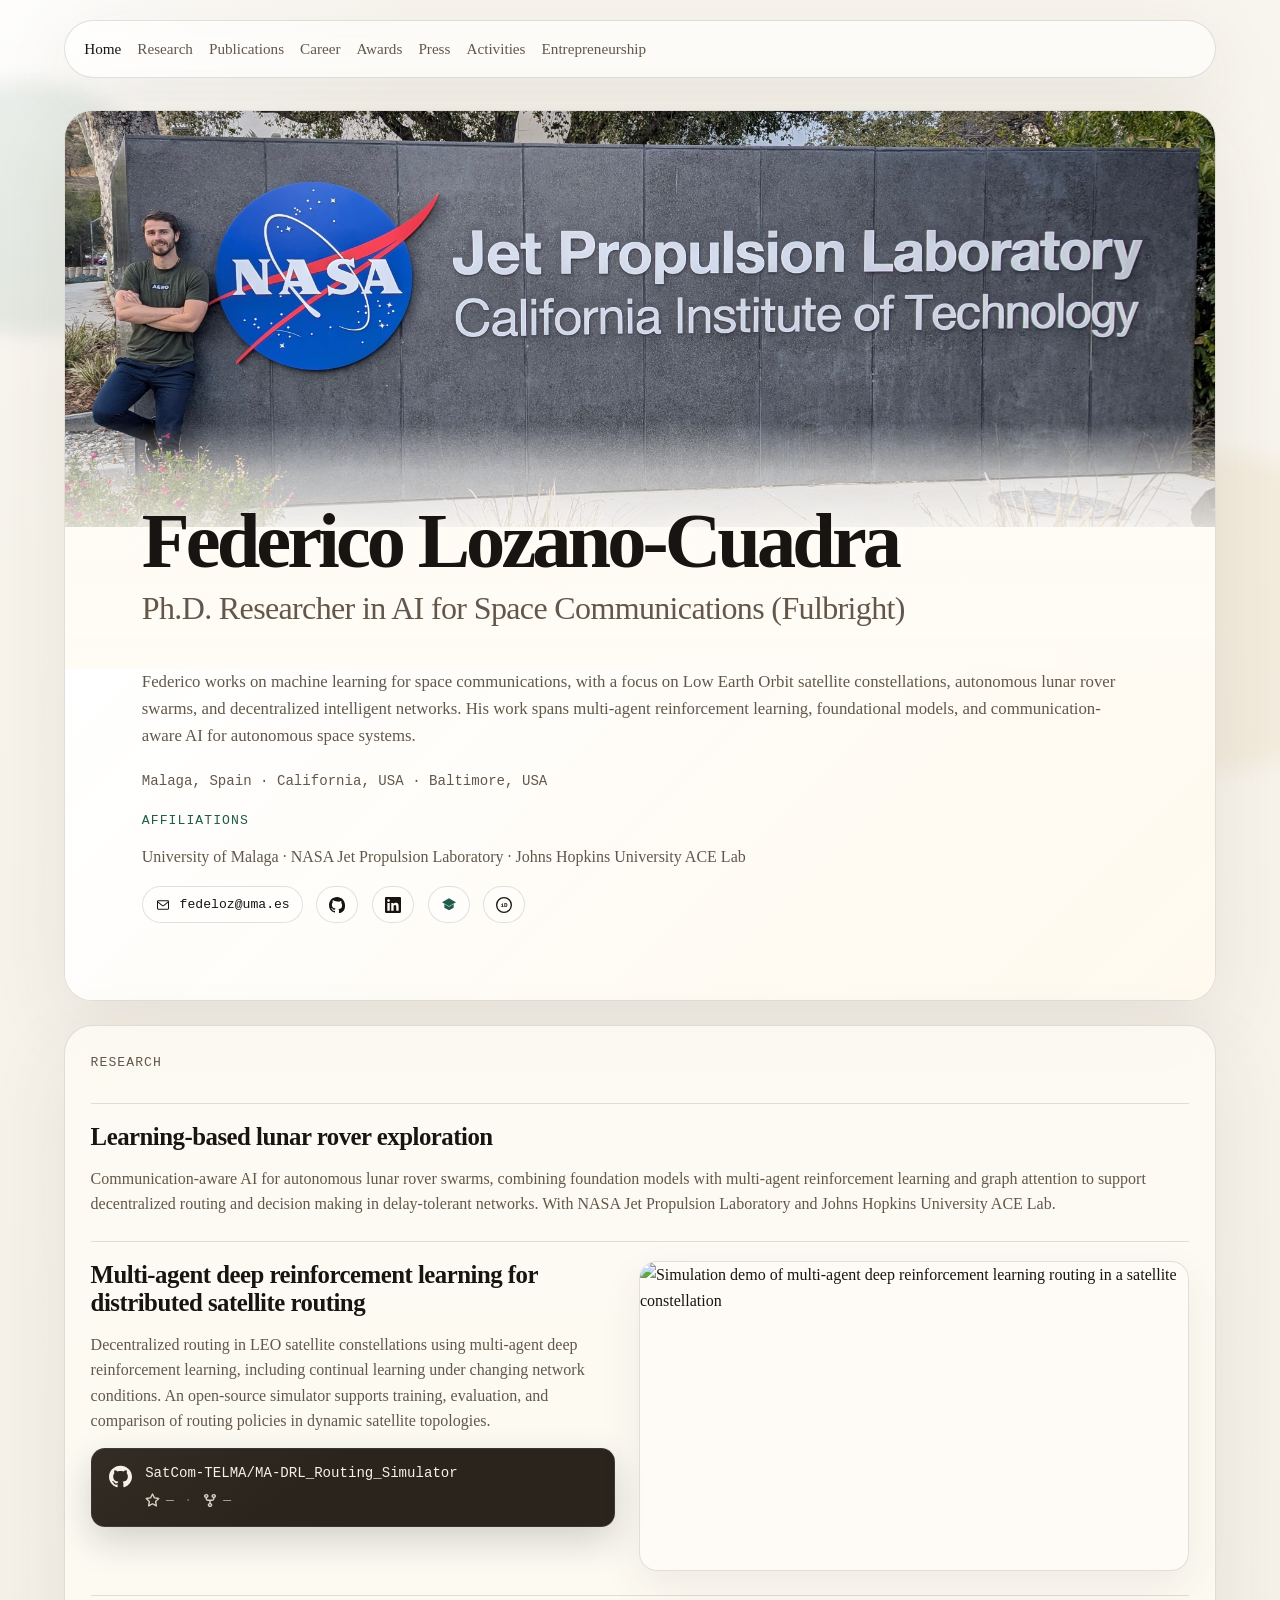
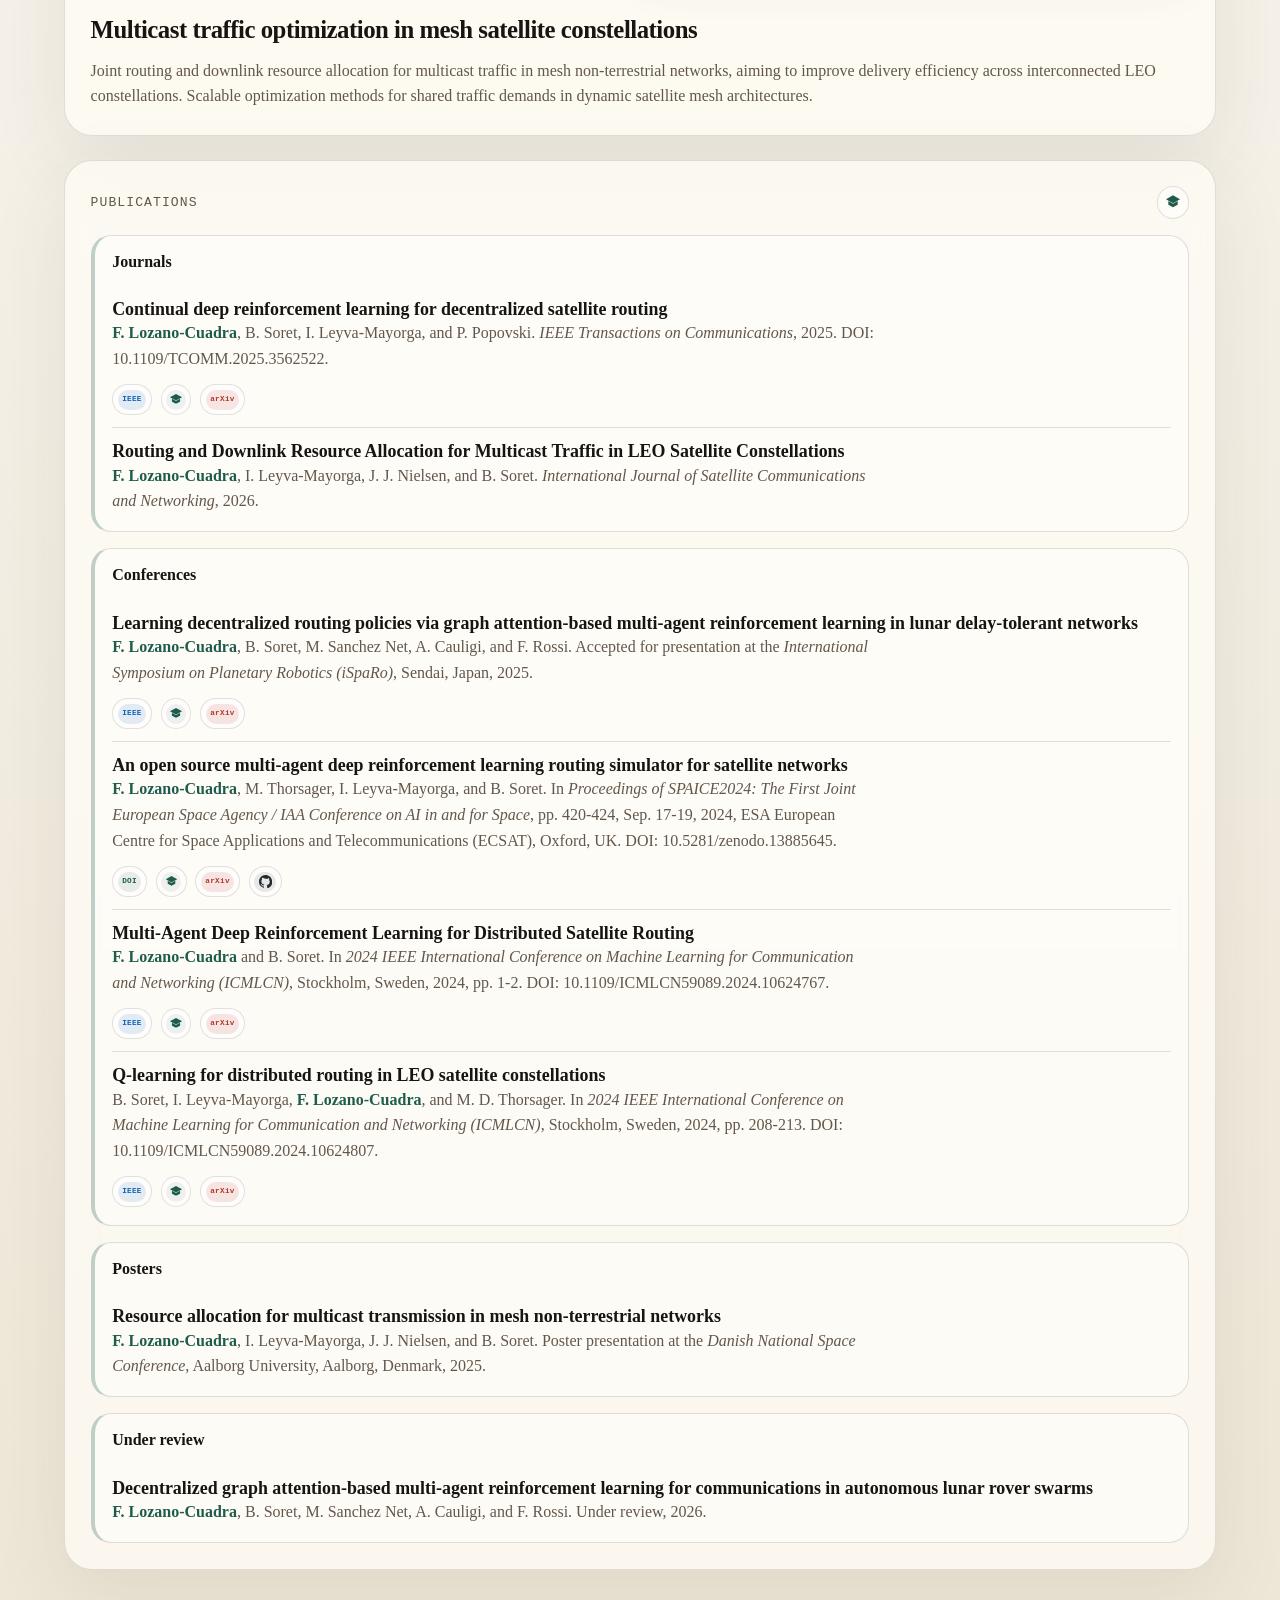
==== index.html @ 4ef8b01a "Polish homepage hero, publications, and icon-only link styling. Let the hero subtitle use full width" ====
<!doctype html>
<html lang="en">
  <head>
    <meta charset="UTF-8" />
    <meta name="viewport" content="width=device-width, initial-scale=1.0" />
    <link rel="icon" href="resources/favicon.svg" type="image/svg+xml" />
    <title>Federico Lozano-Cuadra</title>
    <meta
      name="description"
      content="Federico Lozano-Cuadra is a doctoral researcher in AI for space communications."
    />
    <link rel="stylesheet" href="styles.css" />
  </head>
  <body>
    <div class="ambient ambient-left" aria-hidden="true"></div>
    <div class="ambient ambient-right" aria-hidden="true"></div>

    <div class="page-shell">
      <header class="site-header">
        <nav class="site-nav" aria-label="Primary navigation">
          <a href="index.html" aria-current="page">Home</a>
          <a href="#research">Research</a>
          <a href="#publications">Publications</a>
          <a href="career.html">Career</a>
          <a href="awards.html">Awards</a>
          <a href="press.html">Press</a>
          <a href="activities.html">Activities</a>
          <a href="entrepreneurship.html">Entrepreneurship</a>
        </nav>
      </header>

      <main>
        <section class="hero">
          <div
            class="hero-banner"
            role="img"
            aria-label="Federico Lozano-Cuadra at NASA Jet Propulsion Laboratory"
          ></div>
          <div class="hero-identity">
            <h1>
              <span class="hero-name">Federico Lozano&#8209;Cuadra</span>
            </h1>
            <p class="hero-subtitle">Ph.D. Researcher in AI for Space Communications&nbsp;(Fulbright)</p>
          </div>
          <div class="hero-body">
            <p class="intro">Federico works on machine learning for space communications, with a focus on Low Earth Orbit satellite constellations, autonomous lunar rover swarms, and decentralized intelligent networks. His work spans multi-agent reinforcement learning, foundational models, and communication-aware AI for autonomous space systems.</p>
            <p class="meta-line">
              Malaga, Spain · California, USA · Baltimore, USA
            </p>
            <div class="hero-affiliations">
              <p class="section-label">Affiliations</p>
              <p class="hero-aside-text">
                University of Malaga · NASA Jet Propulsion Laboratory · Johns
                Hopkins University ACE Lab
              </p>
            </div>
            <div class="hero-social social-links" aria-label="Contact links">
                <a
                  class="social-link social-link-email"
                  href="mailto:fedeloz@uma.es"
                  aria-label="Email Federico Lozano-Cuadra"
                >
                  <svg class="social-icon" viewBox="0 0 24 24" aria-hidden="true">
                    <path d="M3 6.75A1.75 1.75 0 0 1 4.75 5h14.5A1.75 1.75 0 0 1 21 6.75v10.5A1.75 1.75 0 0 1 19.25 19H4.75A1.75 1.75 0 0 1 3 17.25V6.75Zm1.75-.25a.25.25 0 0 0-.17.43L12 12.83l7.42-5.9a.25.25 0 0 0-.17-.43H4.75Zm14.75 10.73V8.47l-6.57 5.22a1.5 1.5 0 0 1-1.86 0L4.5 8.47v8.76c0 .14.11.25.25.25h14.5a.25.25 0 0 0 .25-.25Z" />
                  </svg>
                  <span>fedeloz@uma.es</span>
                </a>
                <a
                  class="social-link social-link-icon-only"
                  href="https://github.com/fedeloz"
                  target="_blank"
                  rel="noopener noreferrer"
                  aria-label="GitHub"
                >
                  <svg class="social-icon" viewBox="0 0 24 24" aria-hidden="true">
                    <path
                      d="M12 0C5.37 0 0 5.37 0 12a12 12 0 0 0 8.2 11.38c.6.11.82-.26.82-.58 0-.29-.01-1.04-.01-2.04-3.34.73-4.04-1.61-4.04-1.61-.55-1.38-1.33-1.75-1.33-1.75-1.09-.75.08-.74.08-.74 1.2.08 1.84 1.24 1.84 1.24 1.07 1.84 2.8 1.31 3.49 1 .11-.78.42-1.31.76-1.61-2.67-.3-5.47-1.34-5.47-5.95 0-1.31.47-2.38 1.23-3.22-.12-.3-.53-1.52.12-3.18 0 0 1.01-.32 3.3 1.23A11.5 11.5 0 0 1 12 6.8c1.02 0 2.05.14 3.01.41 2.29-1.55 3.3-1.23 3.3-1.23.65 1.66.24 2.88.12 3.18.76.84 1.23 1.91 1.23 3.22 0 4.62-2.81 5.64-5.49 5.94.43.37.82 1.1.82 2.23 0 1.61-.01 2.91-.01 3.31 0 .32.22.69.82.58A12 12 0 0 0 24 12C24 5.37 18.63 0 12 0Z"
                    />
                  </svg>
                </a>
                <a
                  class="social-link social-link-icon-only"
                  href="https://www.linkedin.com/in/federico-lozano-cuadra"
                  target="_blank"
                  rel="noopener noreferrer"
                  aria-label="LinkedIn"
                >
                  <svg class="social-icon" viewBox="0 0 24 24" aria-hidden="true">
                    <path
                      d="M20.45 20.45h-3.56v-5.58c0-1.33-.02-3.05-1.85-3.05-1.85 0-2.14 1.45-2.14 2.95v5.68H9.35V9h3.41v1.56h.05c.48-.9 1.64-1.85 3.37-1.85 3.6 0 4.27 2.37 4.27 5.46v6.28ZM5.34 7.43a2.06 2.06 0 1 1 0-4.12 2.06 2.06 0 0 1 0 4.12Zm1.78 13.02H3.56V9h3.56v11.45ZM22.23 0H1.77C.79 0 0 .77 0 1.73v20.54C0 23.23.79 24 1.77 24h20.46c.97 0 1.77-.77 1.77-1.73V1.73C24 .77 23.2 0 22.23 0Z"
                    />
                  </svg>
                </a>
                <a
                  class="social-link social-link-icon-only"
                  href="https://scholar.google.com/citations?user=6PZm2aYAAAAJ"
                  target="_blank"
                  rel="noopener noreferrer"
                  aria-label="Google Scholar"
                >
                  <img
                    class="social-link-logo"
                    src="resources/logos/google-scholar.svg"
                    alt=""
                    width="16"
                    height="16"
                    decoding="async"
                  />
                </a>
                <a
                  class="social-link social-link-icon-only"
                  href="https://orcid.org/0009-0001-6238-1369"
                  target="_blank"
                  rel="noopener noreferrer"
                  aria-label="ORCID"
                >
                  <svg class="social-icon" viewBox="0 0 24 24" aria-hidden="true">
                    <circle cx="12" cy="12" r="11" fill="none" stroke="currentColor" stroke-width="2" />
                    <text x="12" y="15.2" text-anchor="middle">iD</text>
                  </svg>
                </a>
              </div>
          </div>
        </section>

        <section class="panel" id="research">
          <div class="section-heading">
            <p class="section-label">Research</p>
          </div>
          <div class="research-stack">
            <article class="research-item">
              <h3>Learning-based lunar rover exploration</h3>
              <p>
                Communication-aware AI for autonomous lunar rover swarms,
                combining foundation models with multi-agent reinforcement
                learning and graph attention to support decentralized routing
                and decision making in delay-tolerant networks. With NASA Jet
                Propulsion Laboratory and Johns Hopkins University ACE Lab.
              </p>
            </article>

            <article class="research-item research-item-featured">
              <div class="research-item-copy">
                <h3>Multi-agent deep reinforcement learning for distributed satellite routing</h3>
                <p>
                  Decentralized routing in LEO satellite constellations using
                  multi-agent deep reinforcement learning, including continual
                  learning under changing network conditions. An open-source
                  simulator supports training, evaluation, and comparison of
                  routing policies in dynamic satellite topologies.
                </p>
                <a
                  class="research-repo-card"
                  href="https://github.com/SatCom-TELMA/MA-DRL_Routing_Simulator"
                  target="_blank"
                  rel="noopener noreferrer"
                >
                  <img
                    class="research-repo-card-logo"
                    src="resources/logos/github-mark.svg"
                    alt=""
                    width="24"
                    height="24"
                    decoding="async"
                  />
                  <span class="research-repo-card-body">
                    <span class="research-repo-card-name"
                      >SatCom-TELMA/MA-DRL_Routing_Simulator</span
                    >
                    <span
                      class="repo-stats"
                      data-github-repo="SatCom-TELMA/MA-DRL_Routing_Simulator"
                      aria-live="polite"
                    >
                      <span class="repo-stat">
                        <img
                          class="repo-stat-icon"
                          src="resources/logos/github-star.svg"
                          alt=""
                          width="16"
                          height="16"
                          decoding="async"
                        />
                        <span data-stars aria-label="GitHub stars">—</span>
                      </span>
                      <span class="repo-stat-sep" aria-hidden="true">·</span>
                      <span class="repo-stat">
                        <img
                          class="repo-stat-icon"
                          src="resources/logos/github-fork.svg"
                          alt=""
                          width="16"
                          height="16"
                          decoding="async"
                        />
                        <span data-forks aria-label="GitHub forks">—</span>
                      </span>
                    </span>
                  </span>
                </a>
              </div>
              <figure class="research-media">
                <a
                  href="https://github.com/SatCom-TELMA/MA-DRL_Routing_Simulator"
                  target="_blank"
                  rel="noopener noreferrer"
                >
                  <img
                    src="https://raw.githubusercontent.com/SatCom-TELMA/MA-DRL_Routing_Simulator/main/Video/Demo.gif"
                    alt="Simulation demo of multi-agent deep reinforcement learning routing in a satellite constellation"
                    width="960"
                    height="540"
                    loading="lazy"
                    decoding="async"
                  />
                </a>
              </figure>
            </article>

            <article class="research-item">
              <h3>Multicast traffic optimization in mesh satellite constellations</h3>
              <p>
                Joint routing and downlink resource allocation for multicast
                traffic in mesh non-terrestrial networks, aiming to improve
                delivery efficiency across interconnected LEO constellations.
                Scalable optimization methods for shared traffic demands in
                dynamic satellite mesh architectures.
              </p>
            </article>
          </div>
        </section>

        <section class="panel" id="publications">
          <div class="section-heading">
            <div class="section-heading-top">
              <p class="section-label">Publications</p>
              <a
                class="section-heading-link section-heading-link-icon-only"
                href="https://scholar.google.com/citations?user=6PZm2aYAAAAJ"
                target="_blank"
                rel="noopener noreferrer"
                aria-label="Google Scholar profile"
              >
                <img
                  src="resources/logos/google-scholar.svg"
                  alt=""
                  width="16"
                  height="16"
                  decoding="async"
                />
              </a>
            </div>
          </div>
          <div class="publication-groups">
              <section class="publication-group" aria-labelledby="publications-journals">
                <h3 class="subsection-title" id="publications-journals">Journals</h3>
                <ul class="list-stack">
                  <li class="list-item">
                    <h3>Continual deep reinforcement learning for decentralized satellite routing</h3>
                    <p>
                      <span class="author-self">F. Lozano-Cuadra</span>, B. Soret, I. Leyva-Mayorga, and P.
                      Popovski. <em>IEEE Transactions on Communications</em>, 2025.
                      DOI: 10.1109/TCOMM.2025.3562522.
                    </p>
                    <div class="publication-links" aria-label="Publication links">
                      <a
                        class="publication-link publication-link-icon-only"
                        data-kind="ieee"
                        aria-label="IEEE Xplore"
                        href="https://doi.org/10.1109/TCOMM.2025.3562522"
                        target="_blank"
                        rel="noopener noreferrer"
                      >
                        <span class="publication-link-icon" aria-hidden="true">
                          <span class="publication-link-mark">IEEE</span>
                        </span>
                      </a>
                      <a
                        class="publication-link publication-link-icon-only"
                        data-kind="scholar"
                        aria-label="Google Scholar"
                        href="https://scholar.google.com/citations?view_op=view_citation&hl=en&user=6PZm2aYAAAAJ&citation_for_view=6PZm2aYAAAAJ:d1gkVwhDpl0C"
                        target="_blank"
                        rel="noopener noreferrer"
                      >
                        <span class="publication-link-icon" aria-hidden="true">
                          <img
                            class="publication-link-logo"
                            src="resources/logos/google-scholar.svg"
                            alt=""
                            width="16"
                            height="16"
                            decoding="async"
                          />
                        </span>
                      </a>
                      <a
                        class="publication-link publication-link-icon-only"
                        data-kind="arxiv"
                        aria-label="arXiv"
                        href="https://arxiv.org/abs/2405.12308"
                        target="_blank"
                        rel="noopener noreferrer"
                      >
                        <span class="publication-link-icon" aria-hidden="true">
                          <span class="publication-link-mark">arXiv</span>
                        </span>
                      </a>
                    </div>
                  </li>
                  <li class="list-item">
                    <h3>
                      Routing and Downlink Resource Allocation for Multicast Traffic
                      in LEO Satellite Constellations
                    </h3>
                    <p>
                      <span class="author-self">F. Lozano-Cuadra</span>, I. Leyva-Mayorga, J. J. Nielsen, and B.
                      Soret. <em>International Journal of Satellite Communications and
                      Networking</em>, 2026.
                    </p>
                  </li>
                </ul>
              </section>

              <section class="publication-group" aria-labelledby="publications-conferences">
                <h3 class="subsection-title" id="publications-conferences">Conferences</h3>
                <ul class="list-stack">
                  <li class="list-item">
                    <h3>
                      Learning decentralized routing policies via graph
                      attention-based multi-agent reinforcement learning in lunar
                      delay-tolerant networks
                    </h3>
                    <p>
                      <span class="author-self">F. Lozano-Cuadra</span>, B. Soret, M. Sanchez Net, A. Cauligi, and
                      F. Rossi. Accepted for presentation at the
                      <em>International Symposium on Planetary Robotics (iSpaRo)</em>,
                      Sendai, Japan, 2025.
                    </p>
                    <div class="publication-links" aria-label="Publication links">
                      <a
                        class="publication-link publication-link-icon-only"
                        data-kind="ieee"
                        aria-label="IEEE Xplore"
                        href="https://ieeexplore.ieee.org/document/11437303"
                        target="_blank"
                        rel="noopener noreferrer"
                      >
                        <span class="publication-link-icon" aria-hidden="true">
                          <span class="publication-link-mark">IEEE</span>
                        </span>
                      </a>
                      <a
                        class="publication-link publication-link-icon-only"
                        data-kind="scholar"
                        aria-label="Google Scholar"
                        href="https://scholar.google.com/citations?view_op=view_citation&hl=en&user=6PZm2aYAAAAJ&citation_for_view=6PZm2aYAAAAJ:qjMakFHDy7sC"
                        target="_blank"
                        rel="noopener noreferrer"
                      >
                        <span class="publication-link-icon" aria-hidden="true">
                          <img
                            class="publication-link-logo"
                            src="resources/logos/google-scholar.svg"
                            alt=""
                            width="16"
                            height="16"
                            decoding="async"
                          />
                        </span>
                      </a>
                      <a
                        class="publication-link publication-link-icon-only"
                        data-kind="arxiv"
                        aria-label="arXiv"
                        href="https://arxiv.org/abs/2510.20436"
                        target="_blank"
                        rel="noopener noreferrer"
                      >
                        <span class="publication-link-icon" aria-hidden="true">
                          <span class="publication-link-mark">arXiv</span>
                        </span>
                      </a>
                    </div>
                  </li>
                  <li class="list-item">
                    <h3>
                      An open source multi-agent deep reinforcement learning routing
                      simulator for satellite networks
                    </h3>
                    <p>
                      <span class="author-self">F. Lozano-Cuadra</span>, M. Thorsager, I. Leyva-Mayorga, and B.
                      Soret. In <em>Proceedings of SPAICE2024: The First Joint
                      European Space Agency / IAA Conference on AI in and for
                      Space</em>, pp. 420-424, Sep. 17-19, 2024, ESA European
                      Centre for Space Applications and Telecommunications
                      (ECSAT), Oxford, UK. DOI: 10.5281/zenodo.13885645.
                    </p>
                    <div class="publication-links" aria-label="Publication links">
                      <a
                        class="publication-link publication-link-icon-only"
                        data-kind="doi"
                        aria-label="Zenodo"
                        href="https://doi.org/10.5281/zenodo.13885645"
                        target="_blank"
                        rel="noopener noreferrer"
                      >
                        <span class="publication-link-icon" aria-hidden="true">
                          <span class="publication-link-mark">DOI</span>
                        </span>
                      </a>
                      <a
                        class="publication-link publication-link-icon-only"
                        data-kind="scholar"
                        aria-label="Google Scholar"
                        href="https://scholar.google.com/citations?view_op=view_citation&hl=en&user=6PZm2aYAAAAJ&citation_for_view=6PZm2aYAAAAJ:9yKSN-GCB0IC"
                        target="_blank"
                        rel="noopener noreferrer"
                      >
                        <span class="publication-link-icon" aria-hidden="true">
                          <img
                            class="publication-link-logo"
                            src="resources/logos/google-scholar.svg"
                            alt=""
                            width="16"
                            height="16"
                            decoding="async"
                          />
                        </span>
                      </a>
                      <a
                        class="publication-link publication-link-icon-only"
                        data-kind="arxiv"
                        aria-label="arXiv"
                        href="https://arxiv.org/abs/2407.11047"
                        target="_blank"
                        rel="noopener noreferrer"
                      >
                        <span class="publication-link-icon" aria-hidden="true">
                          <span class="publication-link-mark">arXiv</span>
                        </span>
                      </a>
                      <a
                        class="publication-link publication-link-icon-only"
                        data-kind="github"
                        aria-label="GitHub"
                        href="https://github.com/SatCom-TELMA/MA-DRL_Routing_Simulator"
                        target="_blank"
                        rel="noopener noreferrer"
                      >
                        <span class="publication-link-icon" aria-hidden="true">
                          <svg viewBox="0 0 24 24">
                            <path
                              d="M12 0C5.37 0 0 5.37 0 12a12 12 0 0 0 8.2 11.38c.6.11.82-.26.82-.58 0-.29-.01-1.04-.01-2.04-3.34.73-4.04-1.61-4.04-1.61-.55-1.38-1.33-1.75-1.33-1.75-1.09-.75.08-.74.08-.74 1.2.08 1.84 1.24 1.84 1.24 1.07 1.84 2.8 1.31 3.49 1 .11-.78.42-1.31.76-1.61-2.67-.3-5.47-1.34-5.47-5.95 0-1.31.47-2.38 1.23-3.22-.12-.3-.53-1.52.12-3.18 0 0 1.01-.32 3.3 1.23A11.5 11.5 0 0 1 12 6.8c1.02 0 2.05.14 3.01.41 2.29-1.55 3.3-1.23 3.3-1.23.65 1.66.24 2.88.12 3.18.76.84 1.23 1.91 1.23 3.22 0 4.62-2.81 5.64-5.49 5.94.43.37.82 1.1.82 2.23 0 1.61-.01 2.91-.01 3.31 0 .32.22.69.82.58A12 12 0 0 0 24 12C24 5.37 18.63 0 12 0Z"
                            />
                          </svg>
                        </span>
                      </a>
                    </div>
                  </li>
                  <li class="list-item">
                    <h3>Multi-Agent Deep Reinforcement Learning for Distributed Satellite Routing</h3>
                    <p>
                      <span class="author-self">F. Lozano-Cuadra</span> and B. Soret. In
                      <em>2024 IEEE International Conference on Machine Learning for
                      Communication and Networking (ICMLCN)</em>, Stockholm, Sweden,
                      2024, pp. 1-2. DOI: 10.1109/ICMLCN59089.2024.10624767.
                    </p>
                    <div class="publication-links" aria-label="Publication links">
                      <a
                        class="publication-link publication-link-icon-only"
                        data-kind="ieee"
                        aria-label="IEEE Xplore"
                        href="https://doi.org/10.1109/ICMLCN59089.2024.10624767"
                        target="_blank"
                        rel="noopener noreferrer"
                      >
                        <span class="publication-link-icon" aria-hidden="true">
                          <span class="publication-link-mark">IEEE</span>
                        </span>
                      </a>
                      <a
                        class="publication-link publication-link-icon-only"
                        data-kind="scholar"
                        aria-label="Google Scholar"
                        href="https://scholar.google.com/citations?view_op=view_citation&hl=en&user=6PZm2aYAAAAJ&citation_for_view=6PZm2aYAAAAJ:u-x6o8ySG0sC"
                        target="_blank"
                        rel="noopener noreferrer"
                      >
                        <span class="publication-link-icon" aria-hidden="true">
                          <img
                            class="publication-link-logo"
                            src="resources/logos/google-scholar.svg"
                            alt=""
                            width="16"
                            height="16"
                            decoding="async"
                          />
                        </span>
                      </a>
                      <a
                        class="publication-link publication-link-icon-only"
                        data-kind="arxiv"
                        aria-label="arXiv"
                        href="https://arxiv.org/abs/2402.17666"
                        target="_blank"
                        rel="noopener noreferrer"
                      >
                        <span class="publication-link-icon" aria-hidden="true">
                          <span class="publication-link-mark">arXiv</span>
                        </span>
                      </a>
                    </div>
                  </li>
                  <li class="list-item">
                    <h3>Q-learning for distributed routing in LEO satellite constellations</h3>
                    <p>
                      B. Soret, I. Leyva-Mayorga, <span class="author-self">F. Lozano-Cuadra</span>, and M. D.
                      Thorsager. In <em>2024 IEEE International Conference on
                      Machine Learning for Communication and Networking
                      (ICMLCN)</em>, Stockholm, Sweden, 2024, pp. 208-213. DOI:
                      10.1109/ICMLCN59089.2024.10624807.
                    </p>
                    <div class="publication-links" aria-label="Publication links">
                      <a
                        class="publication-link publication-link-icon-only"
                        data-kind="ieee"
                        aria-label="IEEE Xplore"
                        href="https://doi.org/10.1109/ICMLCN59089.2024.10624807"
                        target="_blank"
                        rel="noopener noreferrer"
                      >
                        <span class="publication-link-icon" aria-hidden="true">
                          <span class="publication-link-mark">IEEE</span>
                        </span>
                      </a>
                      <a
                        class="publication-link publication-link-icon-only"
                        data-kind="scholar"
                        aria-label="Google Scholar"
                        href="https://scholar.google.com/citations?view_op=view_citation&hl=en&user=6PZm2aYAAAAJ&citation_for_view=6PZm2aYAAAAJ:u5HHmVD_uO8C"
                        target="_blank"
                        rel="noopener noreferrer"
                      >
                        <span class="publication-link-icon" aria-hidden="true">
                          <img
                            class="publication-link-logo"
                            src="resources/logos/google-scholar.svg"
                            alt=""
                            width="16"
                            height="16"
                            decoding="async"
                          />
                        </span>
                      </a>
                      <a
                        class="publication-link publication-link-icon-only"
                        data-kind="arxiv"
                        aria-label="arXiv"
                        href="https://arxiv.org/abs/2306.01346"
                        target="_blank"
                        rel="noopener noreferrer"
                      >
                        <span class="publication-link-icon" aria-hidden="true">
                          <span class="publication-link-mark">arXiv</span>
                        </span>
                      </a>
                    </div>
                  </li>
                </ul>
              </section>

              <section class="publication-group" aria-labelledby="publications-posters">
                <h3 class="subsection-title" id="publications-posters">Posters</h3>
                <ul class="list-stack">
                  <li class="list-item">
                    <h3>
                      Resource allocation for multicast transmission in mesh
                      non-terrestrial networks
                    </h3>
                    <p>
                      <span class="author-self">F. Lozano-Cuadra</span>, I. Leyva-Mayorga, J. J. Nielsen, and B.
                      Soret. Poster presentation at the
                      <em>Danish National Space Conference</em>, Aalborg University,
                      Aalborg, Denmark, 2025.
                    </p>
                  </li>
                </ul>
              </section>

              <section class="publication-group" aria-labelledby="publications-review">
                <h3 class="subsection-title" id="publications-review">Under review</h3>
                <ul class="list-stack">
                  <li class="list-item">
                    <h3>
                      Decentralized graph attention-based multi-agent reinforcement
                      learning for communications in autonomous lunar rover swarms
                    </h3>
                    <p>
                      <span class="author-self">F. Lozano-Cuadra</span>, B. Soret, M. Sanchez Net, A. Cauligi, and
                      F. Rossi. Under review, 2026.
                    </p>
                  </li>
                </ul>
              </section>
          </div>
        </section>

      </main>

    </div>
    <script src="research.js"></script>
  </body>
</html>
---- styles.css ----
:root {
  --bg: #f5f1e8;
  --bg-soft: rgba(255, 255, 255, 0.56);
  --panel: rgba(255, 252, 246, 0.74);
  --line: rgba(47, 42, 35, 0.14);
  --text: #171411;
  --muted: #62574a;
  --accent: #1f5c4b;
  --accent-soft: rgba(31, 92, 75, 0.1);
  --shadow: 0 24px 80px rgba(72, 59, 42, 0.09);
  --radius: 28px;
  --content-width: 72rem;
}

*,
*::before,
*::after {
  box-sizing: border-box;
}

html {
  scroll-behavior: smooth;
}

body {
  margin: 0;
  min-height: 100vh;
  background:
    radial-gradient(circle at top left, rgba(255, 255, 255, 0.85), transparent 26rem),
    linear-gradient(180deg, #f8f5ee 0%, var(--bg) 52%, #eee7d7 100%);
  color: var(--text);
  font-family: "Iowan Old Style", "Palatino Linotype", "URW Palladio L",
    "Book Antiqua", Georgia, serif;
  line-height: 1.6;
}

a {
  color: inherit;
  text-decoration: none;
}

p,
h1,
h2,
h3,
ul {
  margin: 0;
}

ul {
  padding: 0;
  list-style: none;
}

.ambient {
  position: fixed;
  border-radius: 999px;
  filter: blur(10px);
  opacity: 0.55;
  pointer-events: none;
  z-index: 0;
}

.ambient-left {
  top: 5rem;
  left: -6rem;
  width: 16rem;
  height: 16rem;
  background: rgba(31, 92, 75, 0.16);
}

.ambient-right {
  right: -6rem;
  bottom: 8rem;
  width: 20rem;
  height: 20rem;
  background: rgba(215, 166, 97, 0.18);
}

.page-shell {
  position: relative;
  z-index: 1;
  width: min(calc(100% - 2rem), var(--content-width));
  margin: 0 auto;
  padding: 1.25rem 0 3rem;
}

.site-header,
.site-footer,
.panel,
.card {
  backdrop-filter: blur(14px);
}

.site-header {
  display: flex;
  flex-wrap: wrap;
  align-items: center;
  justify-content: space-between;
  gap: 1rem;
  margin-bottom: 2rem;
  padding: 1rem 1.2rem;
  background: var(--bg-soft);
  border: 1px solid var(--line);
  border-radius: 999px;
  box-shadow: var(--shadow);
  animation: rise 600ms ease both;
}

.site-nav {
  display: flex;
  flex-wrap: wrap;
  gap: 1rem;
  color: var(--muted);
  font-size: 0.95rem;
  flex-shrink: 0;
}

.site-nav a,
.card a,
.link-list a,
.back-link {
  position: relative;
}

.site-nav a[aria-current="page"] {
  color: var(--text);
}

.site-nav a::after,
.card a::after,
.link-list a::after,
.back-link::after {
  content: "";
  position: absolute;
  left: 0;
  bottom: -0.1rem;
  width: 100%;
  height: 1px;
  background: currentColor;
  transform: scaleX(0);
  transform-origin: left;
  transition: transform 180ms ease;
}

.site-nav a:hover::after,
.card a:hover::after,
.link-list a:hover::after,
.back-link:hover::after {
  transform: scaleX(1);
}

main {
  display: grid;
  gap: 1.5rem;
}

.hero,
.panel,
.card,
.site-footer {
  border: 1px solid var(--line);
  border-radius: var(--radius);
  box-shadow: var(--shadow);
}

.hero {
  padding: 0;
  overflow: hidden;
  background: rgba(255, 252, 246, 0.92);
  animation: rise 720ms ease both;
}

.hero-banner {
  display: block;
  width: 100%;
  height: clamp(14rem, 48vh, 26rem);
  background-image: url("background.jpg");
  background-position: center center;
  background-repeat: no-repeat;
  background-size: cover;
  background-attachment: fixed;
}

.hero-identity {
  position: relative;
  z-index: 2;
  width: 100%;
  margin-top: clamp(-6.5rem, -15vh, -4.5rem);
  padding: clamp(3.5rem, 9vh, 5.5rem) clamp(2rem, 6vw, 5rem)
    clamp(0.75rem, 2vw, 1rem);
  background: linear-gradient(
    to bottom,
    rgba(255, 252, 246, 0) 0%,
    rgba(255, 252, 246, 0.55) 22%,
    rgba(255, 251, 245, 0.92) 58%,
    rgba(255, 252, 246, 0.98) 100%
  );
}

.hero-identity h1 {
  max-width: 52rem;
  text-shadow: 0 1px 18px rgba(255, 252, 246, 0.75);
}

.hero-identity .hero-subtitle {
  max-width: none;
  text-shadow: 0 1px 18px rgba(255, 252, 246, 0.75);
}

.hero-body {
  padding: 0 clamp(2rem, 6vw, 5rem) clamp(2rem, 6vw, 5rem);
  background:
    linear-gradient(135deg, rgba(255, 255, 255, 0.96), rgba(255, 249, 238, 0.94)),
    rgba(255, 252, 246, 0.98);
}


.eyebrow,
.section-label {
  margin-bottom: 0.9rem;
  color: var(--accent);
  font-family: "IBM Plex Mono", "SFMono-Regular", Consolas, monospace;
  font-size: 0.82rem;
  letter-spacing: 0.08em;
  text-transform: uppercase;
}

.hero h1 {
  max-width: none;
  font-size: clamp(1.7rem, 6.2vw, 4.9rem);
  font-weight: 600;
  line-height: 0.95;
  letter-spacing: -0.05em;
}

.hero-name {
  display: block;
  white-space: nowrap;
}

.hero-subtitle {
  margin-top: 0.65rem;
  margin-bottom: 0;
  color: var(--muted);
  font-size: clamp(1.15rem, 3vw, 2rem);
  font-weight: 500;
  line-height: 1.2;
  letter-spacing: -0.02em;
}

.intro {
  max-width: 42rem;
  margin-top: 1.6rem;
  color: var(--muted);
  font-size: 1.05rem;
}

.hero .intro {
  max-width: none;
}

.meta-line {
  margin-top: 1.25rem;
  color: var(--muted);
  font-family: "IBM Plex Mono", "SFMono-Regular", Consolas, monospace;
  font-size: 0.88rem;
}

.hero-affiliations {
  margin-top: 1.1rem;
}

.hero-social {
  margin-top: 1rem;
}

.hero-aside-text {
  color: var(--muted);
  line-height: 1.55;
}

.social-link-icon-only {
  gap: 0;
  padding: 0.5rem;
}

.social-link-logo {
  display: block;
  width: 1rem;
  height: 1rem;
  object-fit: contain;
}

.social-link-email {
  background: rgba(31, 92, 75, 0.09);
  border-color: rgba(31, 92, 75, 0.2);
}

.button {
  display: inline-flex;
  align-items: center;
  justify-content: center;
  min-height: 3rem;
  padding: 0.8rem 1.2rem;
  border-radius: 999px;
  transition:
    transform 180ms ease,
    background-color 180ms ease,
    color 180ms ease,
    border-color 180ms ease;
}

.button:hover {
  transform: translateY(-1px);
}

.button-solid {
  background: var(--accent);
  color: #fdfaf4;
}

.button-ghost {
  border: 1px solid var(--line);
  background: rgba(255, 255, 255, 0.46);
}

.panel,
.card,
.site-footer {
  padding: 1.6rem;
  background: var(--panel);
  animation: rise 850ms ease both;
}

.section-heading {
  display: grid;
  gap: 0.25rem;
  margin-bottom: 1rem;
}

.section-heading-top {
  display: flex;
  flex-wrap: wrap;
  align-items: center;
  justify-content: space-between;
  gap: 0.75rem 1rem;
}

.section-heading-top .section-label {
  margin-bottom: 0;
}

.section-heading-link {
  display: inline-flex;
  align-items: center;
  gap: 0.45rem;
  padding: 0.38rem 0.7rem;
  border: 1px solid var(--line);
  border-radius: 999px;
  background: rgba(255, 255, 255, 0.56);
  color: var(--muted);
  font-family: "IBM Plex Mono", "SFMono-Regular", Consolas, monospace;
  font-size: 0.82rem;
  line-height: 1;
  transition:
    color 160ms ease,
    border-color 160ms ease,
    background 160ms ease,
    transform 160ms ease;
}

.section-heading-link:hover,
.section-heading-link:focus-visible {
  color: var(--text);
  border-color: rgba(31, 92, 75, 0.22);
  background: rgba(31, 92, 75, 0.08);
  transform: translateY(-1px);
}

.section-heading-link-icon-only {
  gap: 0;
  padding: 0.45rem;
}

.section-heading-link img {
  width: 1rem;
  height: 1rem;
  flex-shrink: 0;
}

.panel h2,
.card h3 {
  font-size: clamp(1.5rem, 3vw, 2.4rem);
  font-weight: 600;
  line-height: 1.05;
  letter-spacing: -0.03em;
}

.panel p,
.card p {
  max-width: 48rem;
  color: var(--muted);
}

.timeline {
  display: grid;
  gap: 1rem;
}

.timeline-item {
  display: grid;
  grid-template-columns: minmax(11rem, 14rem) minmax(0, 1fr);
  gap: 1rem;
  padding-top: 1rem;
  border-top: 1px solid var(--line);
}

.timeline-item:first-child,
.list-item:first-child {
  padding-top: 0;
  border-top: 0;
}

.timeline-period {
  color: var(--accent);
  font-family: "IBM Plex Mono", "SFMono-Regular", Consolas, monospace;
  font-size: 0.82rem;
  letter-spacing: 0.04em;
}

.timeline-aside {
  display: flex;
  flex-direction: column;
  gap: 0.65rem;
}

.timeline-logos {
  display: flex;
  flex-wrap: wrap;
  gap: 0.5rem;
  align-items: center;
}

.timeline-logo-link {
  display: inline-flex;
  line-height: 0;
  border-radius: 0.5rem;
  transition:
    transform 180ms ease,
    box-shadow 180ms ease;
}

.timeline-logo-link:hover {
  transform: translateY(-1px);
}

.timeline-logo-link:focus-visible {
  outline: 2px solid var(--accent);
  outline-offset: 2px;
}

.timeline-logo {
  width: 5.25rem;
  height: 5.25rem;
  object-fit: contain;
  border-radius: 0.5rem;
  background: rgba(255, 255, 255, 0.56);
  padding: 0.35rem;
  border: 1px solid rgba(0, 0, 0, 0.06);
}

.entry-body {
  display: grid;
  gap: 0.3rem;
}

.entry-body h3,
.list-item h3 {
  font-size: 1.12rem;
  font-weight: 600;
  line-height: 1.25;
}

.entry-org {
  color: var(--muted);
  font-size: 0.92rem;
  font-weight: 500;
  line-height: 1.35;
}

.entry-role {
  color: var(--text);
}

.entry-body h3 a {
  position: relative;
  transition: color 160ms ease;
}

.entry-body h3 a:hover,
.entry-body h3 a:focus-visible {
  color: var(--accent);
}

.entry-grade {
  color: var(--muted);
  font-weight: 400;
}

.entry-location {
  color: var(--muted);
  font-size: 0.82rem;
  letter-spacing: 0.01em;
}

.entry-text,
.list-item p,
.muted {
  color: var(--muted);
}

.subsection {
  margin-top: 1.75rem;
  padding-top: 1.25rem;
  border-top: 1px solid var(--line);
}

.publication-groups {
  display: grid;
  gap: 1rem;
}

.publication-group {
  padding: 1rem 1.1rem 1.1rem;
  background: rgba(255, 255, 255, 0.44);
  border: 1px solid var(--line);
  border-left: 4px solid rgba(31, 92, 75, 0.28);
  border-radius: 20px;
}

.subsection-title {
  margin: 1.25rem 0 0.8rem;
  font-size: 1rem;
  font-weight: 600;
  line-height: 1.25;
}

.subsection-title:first-of-type {
  margin-top: 0;
}

.subsection-brand {
  display: flex;
  align-items: flex-start;
  gap: 1rem;
  margin-bottom: 1.1rem;
}

.section-heading + .subsection-brand {
  margin-top: 0.15rem;
}

.subsection-brand-copy {
  flex: 1;
  min-width: 0;
}

.subsection-brand .subsection-title {
  margin: 0 0 0.45rem;
}

.subsection-logo {
  width: 5.25rem;
  height: 5.25rem;
  flex-shrink: 0;
  object-fit: contain;
  border-radius: 0.5rem;
  background: rgba(255, 255, 255, 0.56);
  padding: 0.35rem;
  border: 1px solid rgba(0, 0, 0, 0.06);
}

.subsection-block + .subsection-block {
  margin-top: 1.35rem;
  padding-top: 1.15rem;
  border-top: 1px solid var(--line);
}

.subsection-block-title {
  margin: 0 0 0.85rem;
  font-size: 0.95rem;
  font-weight: 600;
  line-height: 1.25;
}

.reviewer-venues {
  display: grid;
  grid-template-columns: repeat(3, minmax(0, 1fr));
  gap: 0.55rem 1.35rem;
  margin: 0;
  padding: 0;
  list-style: none;
}

.reviewer-venues li {
  position: relative;
  padding-left: 0.95rem;
  color: var(--muted);
  font-size: 0.95rem;
  line-height: 1.45;
}

.reviewer-venues li::before {
  content: "·";
  position: absolute;
  left: 0;
  color: var(--accent);
  font-weight: 700;
}

.press-grid {
  display: grid;
  gap: 1rem;
}

.press-category {
  display: inline-flex;
  flex-direction: column;
  align-items: center;
  gap: 0.25rem;
  padding: 0.4rem 0.35rem;
  border-radius: 0.5rem;
  background: var(--accent-soft);
  color: var(--muted);
  font-family: "IBM Plex Mono", "SFMono-Regular", Consolas, monospace;
  font-size: 0.72rem;
  letter-spacing: 0.04em;
  text-transform: uppercase;
  line-height: 1.2;
  text-align: center;
}

.press-category img {
  display: block;
  flex: 0 0 auto;
  opacity: 0.92;
}

.press-grid .timeline-logos {
  width: 5.25rem;
}

.timeline-aside .press-category {
  width: 5.25rem;
  margin: -0.35rem 0 0;
  box-sizing: border-box;
}

.press-outlet {
  color: var(--muted);
  font-family: "IBM Plex Mono", "SFMono-Regular", Consolas, monospace;
  font-size: 0.82rem;
  letter-spacing: 0.04em;
}

.press-entry {
  display: grid;
  grid-template-columns: minmax(7rem, 9.5rem) minmax(0, 1fr);
  gap: 1rem;
  margin-top: 0.35rem;
}

.press-media {
  display: block;
  overflow: hidden;
  border: 1px solid var(--line);
  border-radius: calc(var(--radius) - 16px);
  aspect-ratio: 4 / 3;
  background: rgba(255, 255, 255, 0.42);
  transition: opacity 160ms ease;
}

.press-media:hover,
.press-media:focus-visible {
  opacity: 0.92;
}

.press-media img {
  display: block;
  width: 100%;
  height: 100%;
  object-fit: cover;
}

.press-copy {
  display: grid;
  gap: 0.3rem;
  align-content: start;
}

.press-copy h3 {
  font-size: 1.05rem;
  font-weight: 600;
  line-height: 1.25;
}

.press-copy h3 a {
  transition: color 160ms ease;
}

.press-copy h3 a:hover,
.press-copy h3 a:focus-visible {
  color: var(--accent);
}

.press-related {
  color: var(--muted);
  font-size: 0.88rem;
}

.press-related a {
  color: var(--text);
}

.entry-text a {
  color: var(--text);
  transition: color 160ms ease;
}

.entry-text a:hover,
.entry-text a:focus-visible {
  color: var(--accent);
}

.publication-group .subsection-title {
  margin: 0 0 0.9rem;
}

.publication-group .list-stack {
  gap: 0.75rem;
}

.publication-group .list-item {
  padding-top: 0.75rem;
}

.publication-group .list-item p {
  color: var(--muted);
}

.author-self {
  color: var(--accent);
  font-weight: 600;
}

.publication-links {
  display: flex;
  flex-wrap: wrap;
  gap: 0.55rem;
  margin-top: 0.8rem;
}

.publication-link {
  display: inline-flex;
  align-items: center;
  gap: 0.42rem;
  padding: 0.3rem 0.55rem 0.3rem 0.38rem;
  border: 1px solid var(--line);
  border-radius: 999px;
  background: rgba(255, 255, 255, 0.56);
  color: var(--muted);
  font-family: "IBM Plex Mono", "SFMono-Regular", Consolas, monospace;
  font-size: 0.74rem;
  line-height: 1;
  transition:
    border-color 180ms ease,
    background 180ms ease,
    color 180ms ease,
    transform 180ms ease;
}

.publication-link:hover {
  color: var(--text);
  border-color: rgba(31, 92, 75, 0.22);
  background: rgba(31, 92, 75, 0.08);
  transform: translateY(-1px);
}

.publication-link-icon-only {
  gap: 0;
  padding: 0.28rem;
}

.publication-link-icon {
  display: inline-flex;
  align-items: center;
  justify-content: center;
  min-width: 1.25rem;
  height: 1.25rem;
  padding: 0 0.28rem;
  border-radius: 999px;
  background: rgba(31, 92, 75, 0.1);
  color: var(--accent);
  flex-shrink: 0;
}

.publication-link[data-kind="ieee"] .publication-link-icon {
  background: rgba(15, 97, 179, 0.12);
  color: #0f61b3;
}

.publication-link[data-kind="arxiv"] .publication-link-icon {
  background: rgba(179, 55, 40, 0.12);
  color: #b33728;
}

.publication-link[data-kind="github"] .publication-link-icon {
  background: rgba(36, 41, 47, 0.1);
  color: #24292f;
}

.publication-link[data-kind="scholar"] .publication-link-icon {
  background: rgba(31, 92, 75, 0.08);
  padding: 0.12rem;
}

.publication-link[data-kind="press"] .publication-link-icon {
  background: rgba(255, 255, 255, 0.72);
  padding: 0 0.12rem;
}

.publication-link-logo {
  display: block;
  width: 0.82rem;
  height: 0.82rem;
  object-fit: contain;
}

.publication-link[data-kind="linkedin"] .publication-link-icon {
  background: rgba(10, 102, 194, 0.12);
  color: #0a66c2;
}

.publication-link[data-kind="web"] .publication-link-icon {
  background: rgba(31, 92, 75, 0.1);
  padding: 0 0.12rem;
}

.entry-body .publication-links {
  margin-top: 0.65rem;
}

.publication-link-icon svg {
  width: 0.82rem;
  height: 0.82rem;
  fill: currentColor;
}

.publication-link-mark {
  font-size: 0.48rem;
  font-weight: 700;
  letter-spacing: 0.04em;
  text-transform: none;
  white-space: nowrap;
}

.feature-grid,
.split-grid {
  display: grid;
  gap: 1.5rem;
}

.feature-grid {
  grid-template-columns: repeat(2, minmax(0, 1fr));
}

.split-grid {
  grid-template-columns: repeat(2, minmax(0, 1fr));
}

.card {
  display: grid;
  gap: 1rem;
  align-content: start;
  min-height: 14rem;
}

.card a,
.link-list a,
.back-link {
  width: fit-content;
  color: var(--text);
  font-family: "IBM Plex Mono", "SFMono-Regular", Consolas, monospace;
  font-size: 0.92rem;
}

.list-stack {
  display: grid;
  gap: 0.9rem;
}

.list-stack + .subsection-block {
  margin-top: 1.35rem;
  padding-top: 1.15rem;
  border-top: 1px solid var(--line);
}

.research-stack {
  display: grid;
  gap: 1.5rem;
}

.research-item {
  display: grid;
  gap: 0.85rem;
  padding-top: 1.2rem;
  border-top: 1px solid var(--line);
}

.research-item h3 {
  font-size: clamp(1.15rem, 2.2vw, 1.55rem);
  font-weight: 600;
  line-height: 1.15;
  letter-spacing: -0.02em;
}

.research-item p {
  max-width: none;
  color: var(--muted);
}

.research-item-featured {
  grid-template-columns: minmax(0, 1fr) minmax(0, 1.05fr);
  align-items: start;
  gap: 1.5rem;
}

.research-item-copy {
  display: grid;
  gap: 0.85rem;
}

.research-repo-card {
  display: flex;
  align-items: flex-start;
  gap: 0.85rem;
  padding: 0.95rem 1.05rem;
  border: 1px solid rgba(255, 247, 235, 0.08);
  border-radius: calc(var(--radius) - 14px);
  background:
    linear-gradient(145deg, rgba(255, 255, 255, 0.04), transparent 42%),
    #2a241c;
  color: #f6f0e6;
  box-shadow: 0 14px 36px rgba(23, 20, 17, 0.18);
  transition:
    transform 160ms ease,
    box-shadow 160ms ease,
    border-color 160ms ease;
}

.research-repo-card:hover,
.research-repo-card:focus-visible {
  transform: translateY(-1px);
  border-color: rgba(255, 247, 235, 0.16);
  box-shadow: 0 18px 42px rgba(23, 20, 17, 0.24);
}

.research-repo-card-logo {
  width: 1.45rem;
  height: 1.45rem;
  flex-shrink: 0;
  margin-top: 0.08rem;
  display: block;
}

.research-repo-card-body {
  display: grid;
  gap: 0.45rem;
  min-width: 0;
}

.research-repo-card-name {
  color: inherit;
  font-family: "IBM Plex Mono", "SFMono-Regular", Consolas, monospace;
  font-size: 0.88rem;
  line-height: 1.35;
  word-break: break-word;
}

.research-repo-card .repo-stats {
  color: rgba(246, 240, 230, 0.68);
}

.repo-stats {
  display: flex;
  align-items: center;
  gap: 0.65rem;
  margin: 0;
  color: var(--muted);
  font-family: "IBM Plex Mono", "SFMono-Regular", Consolas, monospace;
  font-size: 0.82rem;
}

.repo-stat {
  display: inline-flex;
  align-items: center;
  gap: 0.35rem;
}

.repo-stat-icon {
  width: 0.95rem;
  height: 0.95rem;
  flex-shrink: 0;
  display: block;
}

.repo-stat-sep {
  opacity: 0.55;
}

.research-media {
  margin: 0;
  overflow: hidden;
  border: 1px solid var(--line);
  border-radius: calc(var(--radius) - 10px);
  background: rgba(255, 255, 255, 0.42);
  box-shadow: 0 16px 40px rgba(72, 59, 42, 0.08);
}

.research-media a {
  display: block;
  color: inherit;
  text-decoration: none;
  transition: opacity 160ms ease;
}

.research-media a:hover,
.research-media a:focus-visible {
  opacity: 0.92;
}

.research-media img {
  display: block;
  width: 100%;
  height: auto;
}

.list-item {
  padding-top: 0.9rem;
  border-top: 1px solid var(--line);
}

.pill-list {
  display: flex;
  flex-wrap: wrap;
  gap: 0.7rem;
}

.pill-list li {
  padding: 0.45rem 0.8rem;
  border: 1px solid var(--line);
  border-radius: 999px;
  background: rgba(255, 255, 255, 0.42);
  color: var(--text);
  font-family: "IBM Plex Mono", "SFMono-Regular", Consolas, monospace;
  font-size: 0.82rem;
}

.link-list {
  display: grid;
  gap: 0.7rem;
}

.site-footer {
  margin-top: 1.5rem;
  text-align: center;
  color: var(--muted);
}

.page-footer {
  margin-top: 0.6rem;
  padding: 0 0.15rem;
  color: var(--muted);
}

.page-footer .back-link {
  display: inline-flex;
  color: var(--muted);
  font-size: 0.82rem;
}

.site-footer-detailed {
  display: grid;
  gap: 1rem;
  text-align: left;
}

.footer-block {
  display: grid;
  gap: 0.9rem;
}

.footer-text {
  max-width: 42rem;
}

.footer-email a {
  color: var(--text);
  font-family: "IBM Plex Mono", "SFMono-Regular", Consolas, monospace;
  font-size: 0.92rem;
}

.social-links {
  display: flex;
  flex-wrap: wrap;
  gap: 0.85rem;
}

.social-link {
  display: inline-flex;
  align-items: center;
  gap: 0.55rem;
  padding: 0.45rem 0.75rem;
  border: 1px solid var(--line);
  border-radius: 999px;
  background: rgba(255, 255, 255, 0.42);
  font-family: "IBM Plex Mono", "SFMono-Regular", Consolas, monospace;
  font-size: 0.82rem;
  transition:
    transform 180ms ease,
    border-color 180ms ease,
    background-color 180ms ease;
}

.social-link:hover {
  transform: translateY(-1px);
  background: rgba(255, 255, 255, 0.62);
}

.social-icon {
  width: 1rem;
  height: 1rem;
  fill: currentColor;
  flex: 0 0 auto;
}

.social-icon text {
  fill: currentColor;
  font-family: "IBM Plex Mono", "SFMono-Regular", Consolas, monospace;
  font-size: 9px;
  font-weight: 700;
}

@keyframes rise {
  from {
    opacity: 0;
    transform: translateY(22px);
  }

  to {
    opacity: 1;
    transform: translateY(0);
  }
}

@media (max-width: 900px) {
  .feature-grid,
  .split-grid {
    grid-template-columns: 1fr;
  }
}

@media (max-width: 720px) {
  .page-shell {
    width: min(calc(100% - 1rem), var(--content-width));
    padding-top: 0.75rem;
  }

  .site-header {
    flex-direction: column;
    align-items: flex-start;
    border-radius: 1.5rem;
  }

  .site-nav {
    flex-wrap: wrap;
  }

  .hero h1 {
    max-width: none;
  }

  .hero-banner {
    background-attachment: scroll;
    height: clamp(12rem, 38vw, 18rem);
  }

  .hero-identity {
    margin-top: -3.5rem;
    padding: 2.75rem 1.25rem 0.5rem;
  }

  .hero-identity h1 {
    max-width: none;
  }

  .hero-identity .hero-subtitle {
    max-width: none;
  }

  .research-item-featured {
    grid-template-columns: 1fr;
  }

  .timeline-item {
    grid-template-columns: 1fr;
    gap: 0.5rem;
  }

  .reviewer-venues {
    grid-template-columns: 1fr;
  }

  .press-entry {
    grid-template-columns: 1fr;
  }

  .press-media {
    max-width: 16rem;
  }
}
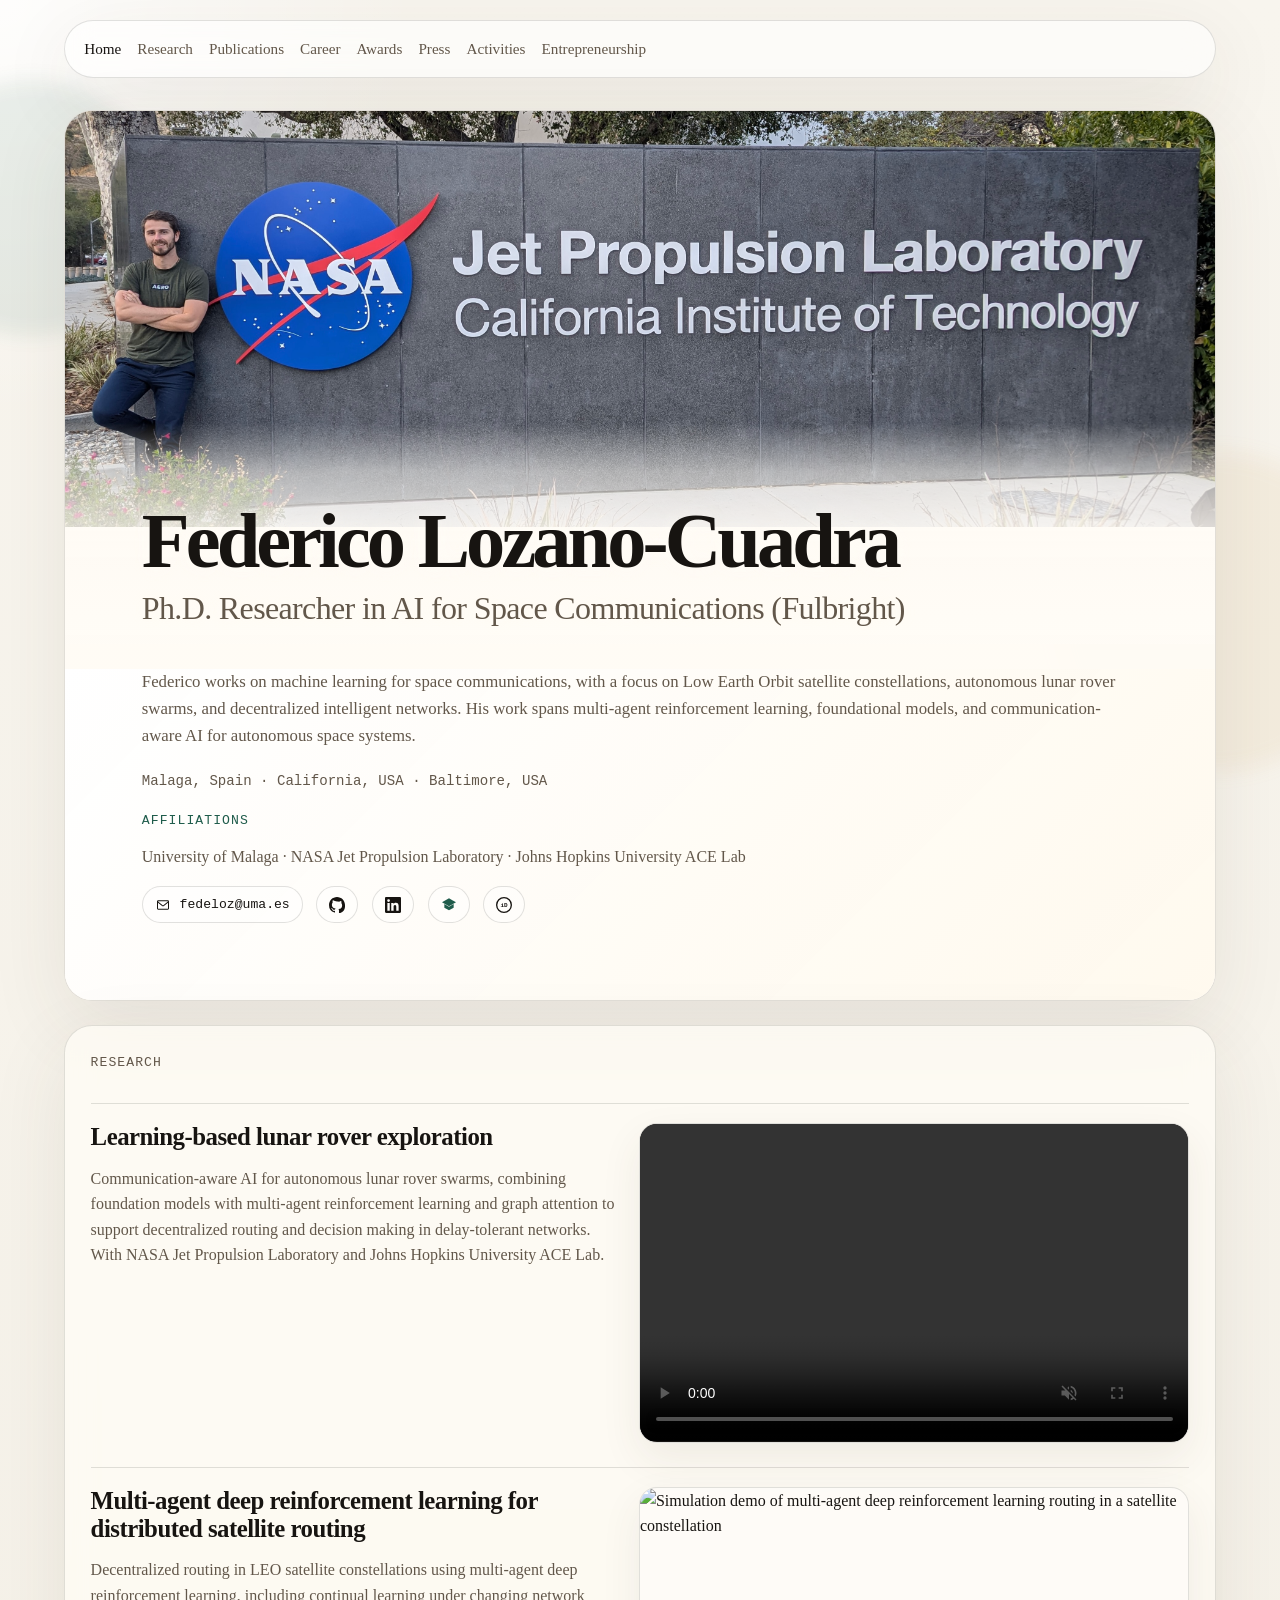
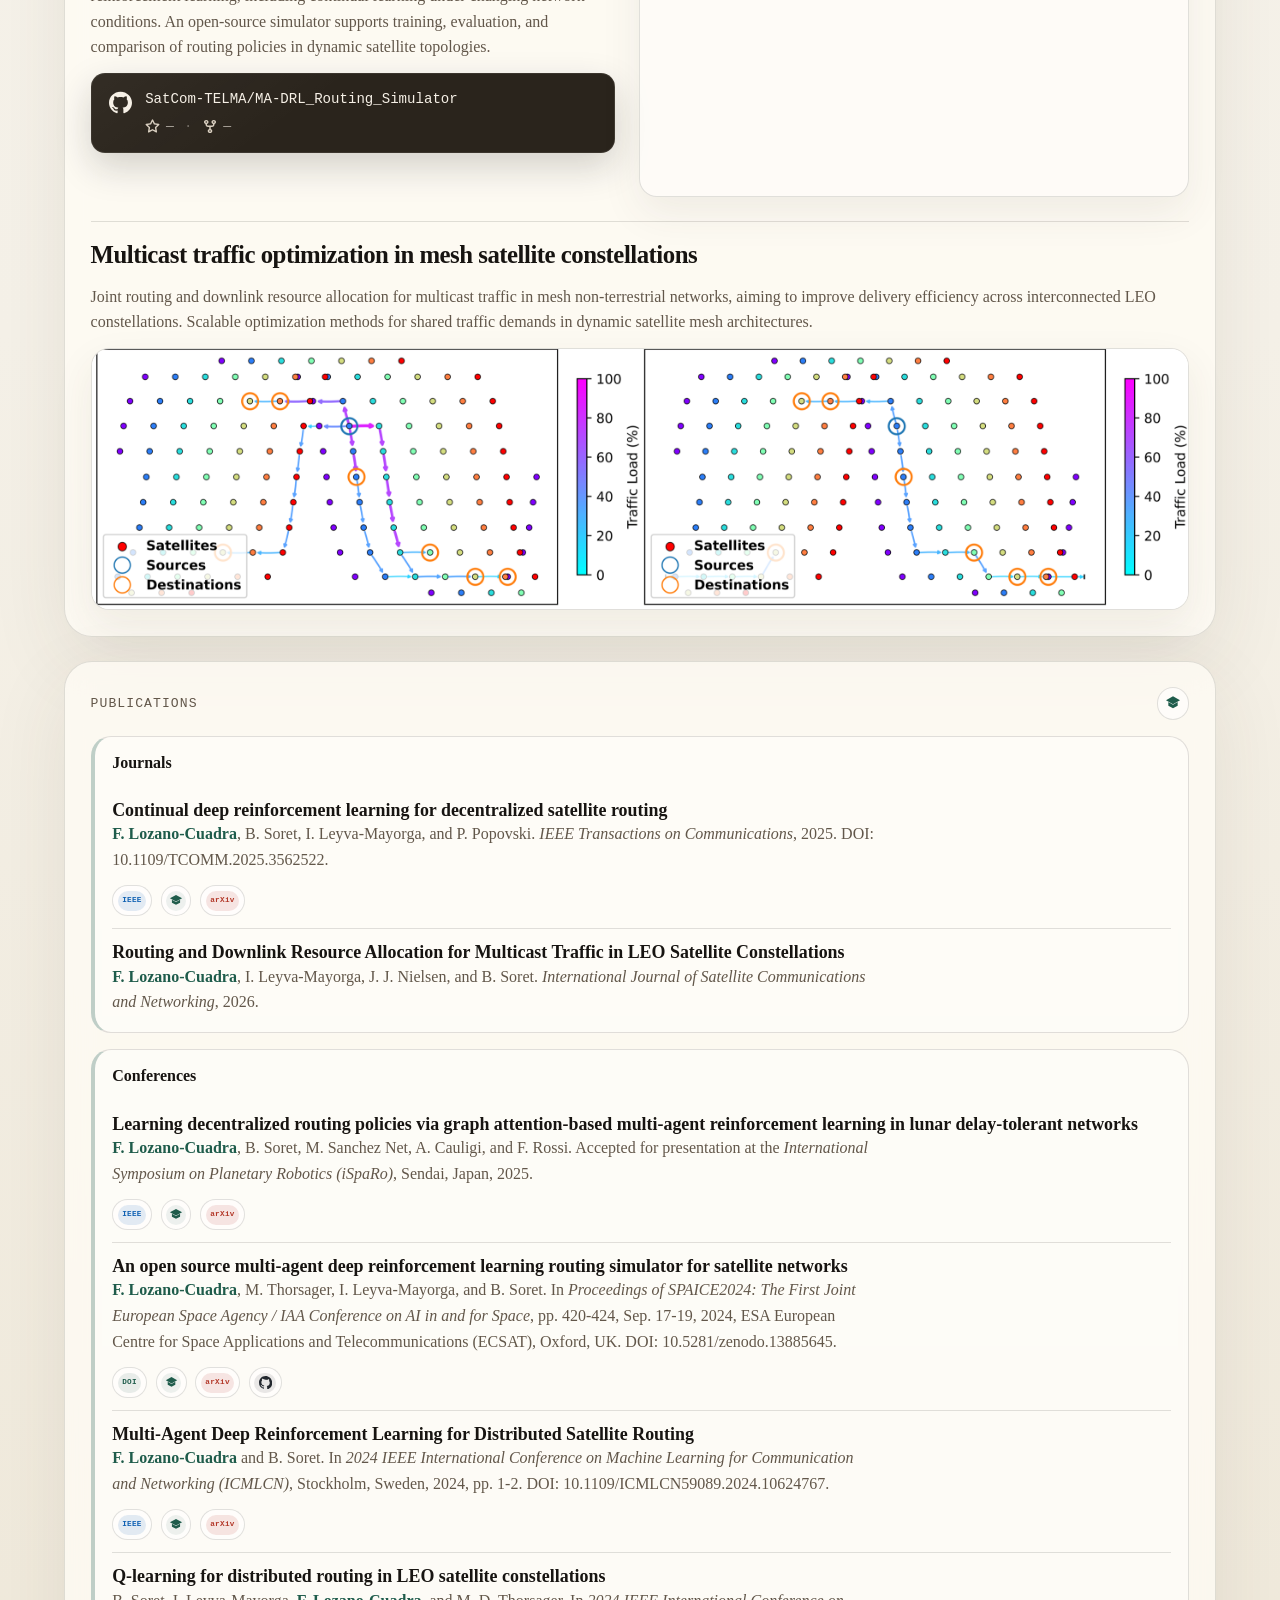
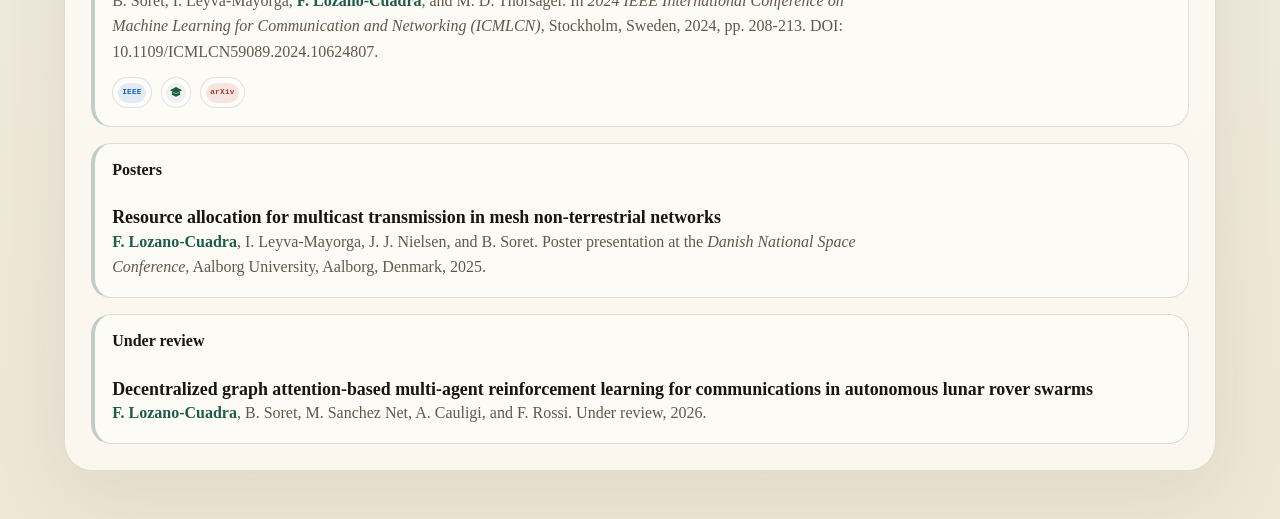
==== commit bdeb938e: "Add research media to website" ====
--- a/index.html
+++ b/index.html
@@ -128,15 +128,32 @@
             <p class="section-label">Research</p>
           </div>
           <div class="research-stack">
-            <article class="research-item">
-              <h3>Learning-based lunar rover exploration</h3>
-              <p>
-                Communication-aware AI for autonomous lunar rover swarms,
-                combining foundation models with multi-agent reinforcement
-                learning and graph attention to support decentralized routing
-                and decision making in delay-tolerant networks. With NASA Jet
-                Propulsion Laboratory and Johns Hopkins University ACE Lab.
-              </p>
+            <article class="research-item research-item-featured">
+              <div class="research-item-copy">
+                <h3>Learning-based lunar rover exploration</h3>
+                <p>
+                  Communication-aware AI for autonomous lunar rover swarms,
+                  combining foundation models with multi-agent reinforcement
+                  learning and graph attention to support decentralized routing
+                  and decision making in delay-tolerant networks. With NASA Jet
+                  Propulsion Laboratory and Johns Hopkins University ACE Lab.
+                </p>
+              </div>
+              <figure class="research-media">
+                <video
+                  src="resources/research/lunar-rover-exploration.mp4"
+                  width="640"
+                  height="370"
+                  autoplay
+                  muted
+                  loop
+                  playsinline
+                  controls
+                  preload="metadata"
+                  aria-label="Simulation of autonomous lunar rovers exploring the lunar surface"
+                  data-autoplay-video
+                ></video>
+              </figure>
             </article>
 
             <article class="research-item research-item-featured">
@@ -226,6 +243,16 @@
                 Scalable optimization methods for shared traffic demands in
                 dynamic satellite mesh architectures.
               </p>
+              <figure class="research-media research-media-wide">
+                <img
+                  src="resources/research/multicast-shortest-path-vs-steiner-tree.png"
+                  alt="Side-by-side comparison of shortest-path and Steiner-tree multicast routing across a satellite mesh, with sources and destinations highlighted and links colored by traffic load"
+                  width="2560"
+                  height="606"
+                  loading="lazy"
+                  decoding="async"
+                />
+              </figure>
             </article>
           </div>
         </section>
--- a/styles.css
+++ b/styles.css
@@ -10,6 +10,9 @@
   --shadow: 0 24px 80px rgba(72, 59, 42, 0.09);
   --radius: 28px;
   --content-width: 72rem;
+  --timeline-logo-size: 5.25rem;
+  --timeline-logo-gap: 0.5rem;
+  --timeline-date-width: calc(var(--timeline-logo-size) * 2 + var(--timeline-logo-gap));
 }
 
 *,
@@ -410,8 +413,8 @@
 
 .timeline-item {
   display: grid;
-  grid-template-columns: minmax(11rem, 14rem) minmax(0, 1fr);
-  gap: 1rem;
+  grid-template-columns: var(--timeline-date-width) minmax(0, 1fr);
+  gap: 1.25rem;
   padding-top: 1rem;
   border-top: 1px solid var(--line);
 }
@@ -427,6 +430,7 @@
   font-family: "IBM Plex Mono", "SFMono-Regular", Consolas, monospace;
   font-size: 0.82rem;
   letter-spacing: 0.04em;
+  white-space: nowrap;
 }
 
 .timeline-aside {
@@ -438,7 +442,7 @@
 .timeline-logos {
   display: flex;
   flex-wrap: wrap;
-  gap: 0.5rem;
+  gap: var(--timeline-logo-gap);
   align-items: center;
 }
 
@@ -461,8 +465,8 @@
 }
 
 .timeline-logo {
-  width: 5.25rem;
-  height: 5.25rem;
+  width: var(--timeline-logo-size);
+  height: var(--timeline-logo-size);
   object-fit: contain;
   border-radius: 0.5rem;
   background: rgba(255, 255, 255, 0.56);
@@ -648,11 +652,11 @@
 }
 
 .press-grid .timeline-logos {
-  width: 5.25rem;
+  width: var(--timeline-logo-size);
 }
 
 .timeline-aside .press-category {
-  width: 5.25rem;
+  width: var(--timeline-logo-size);
   margin: -0.35rem 0 0;
   box-sizing: border-box;
 }
@@ -1040,10 +1044,20 @@
   opacity: 0.92;
 }
 
-.research-media img {
+.research-media img,
+.research-media video {
   display: block;
   width: 100%;
   height: auto;
+}
+
+.research-media video {
+  aspect-ratio: 64 / 37;
+  background: #171411;
+}
+
+.research-media-wide {
+  width: 100%;
 }
 
 .list-item {
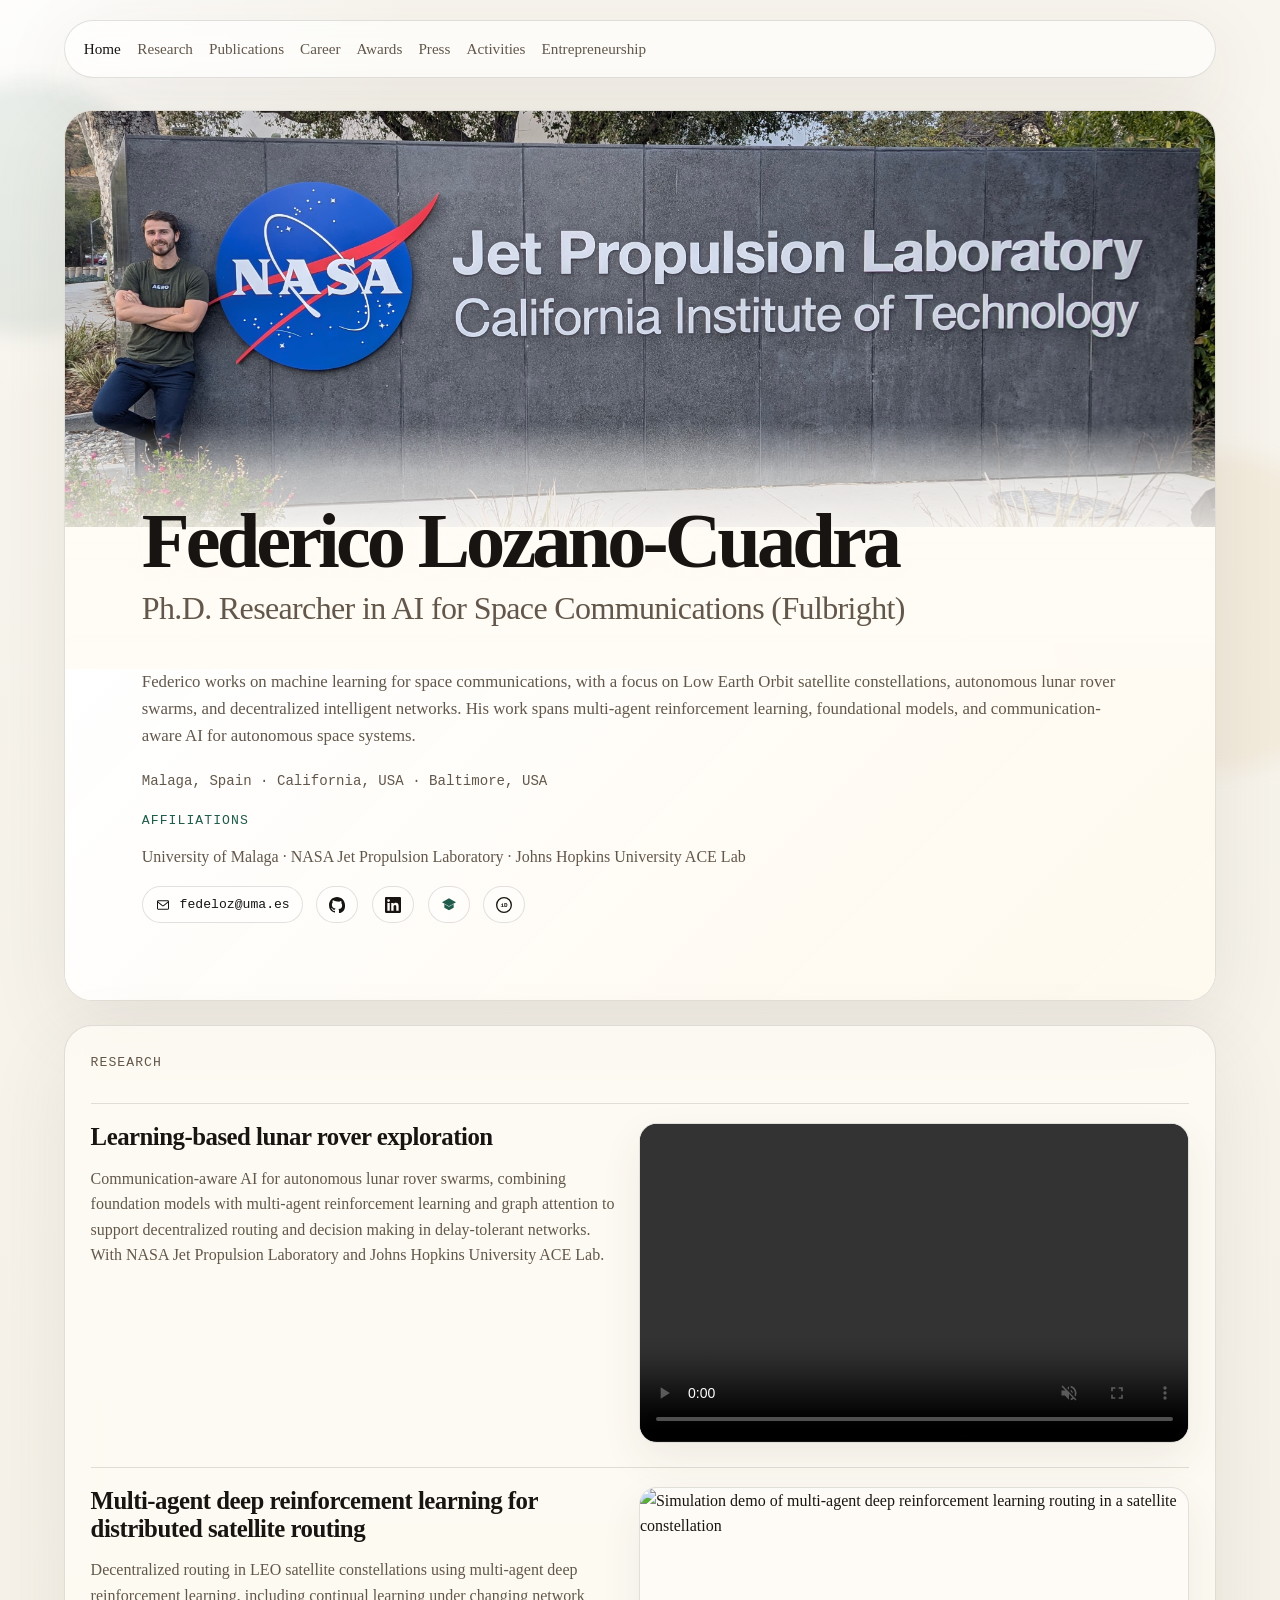
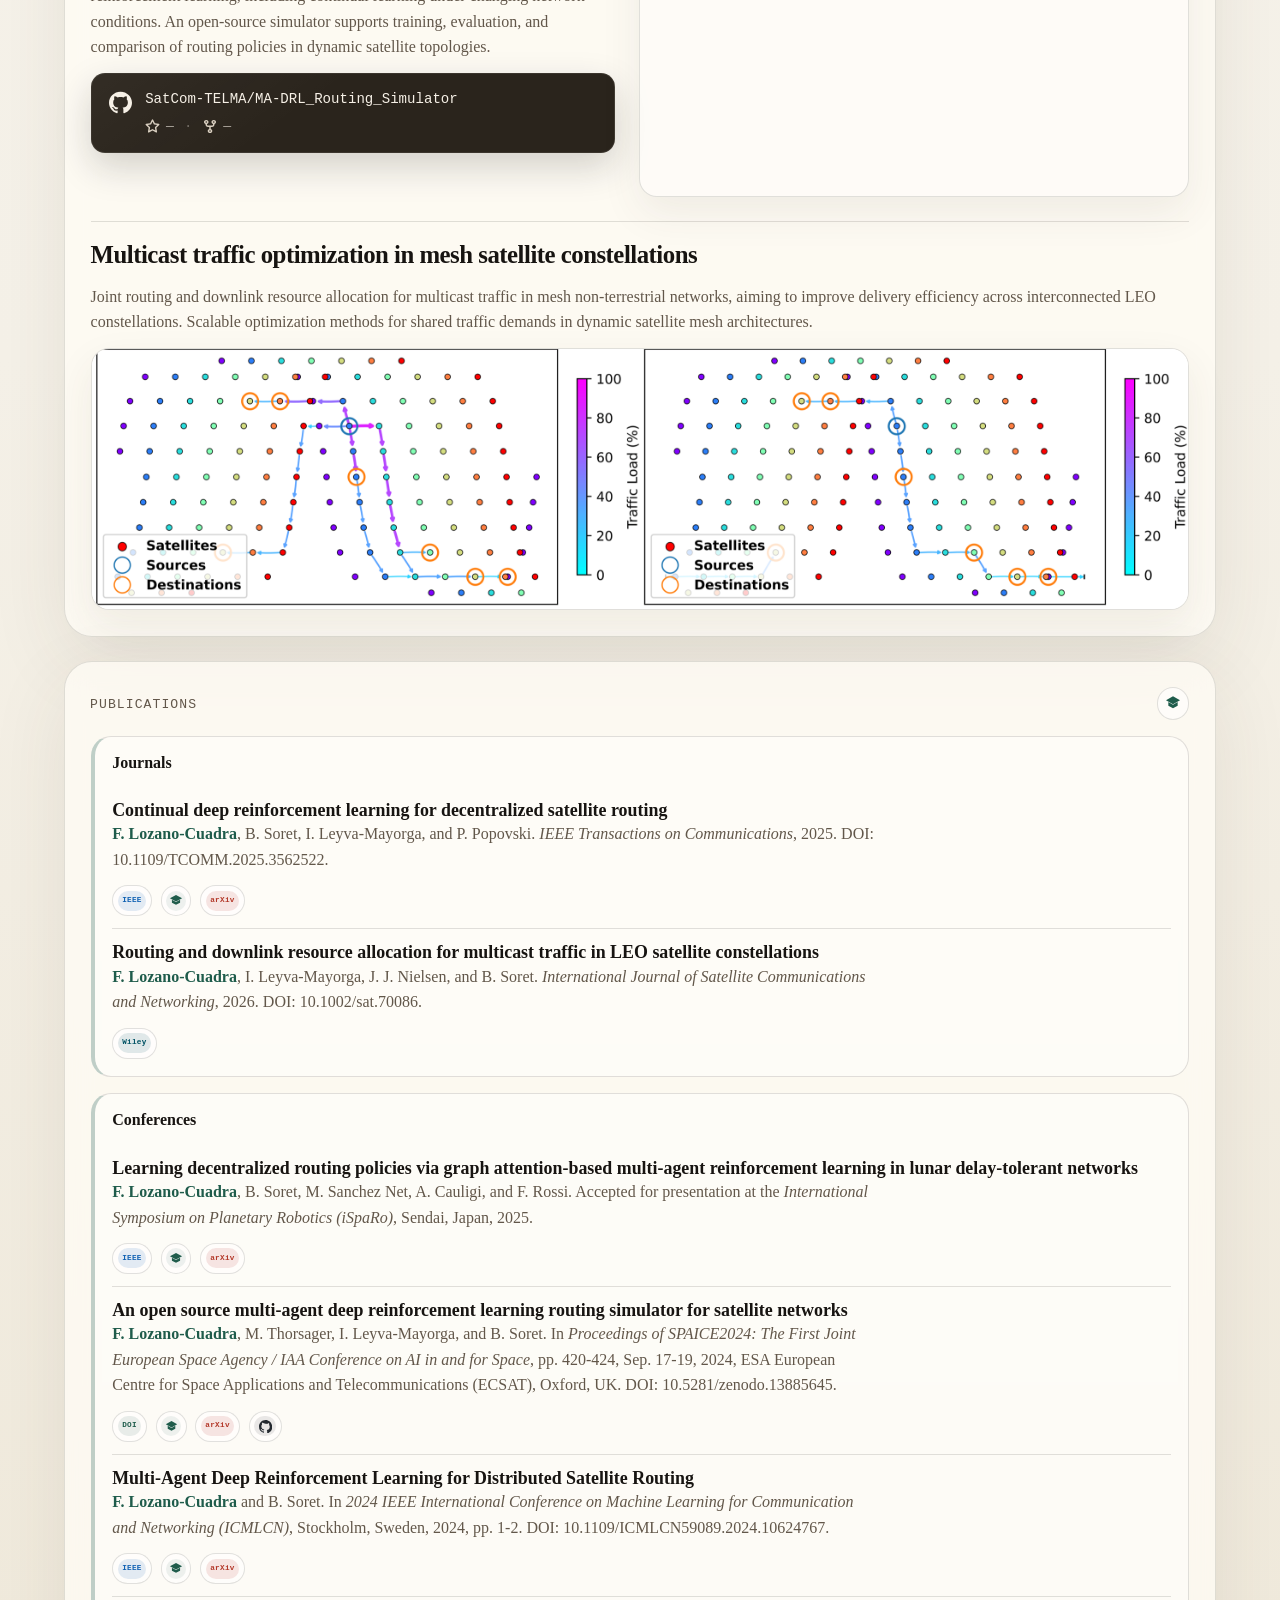
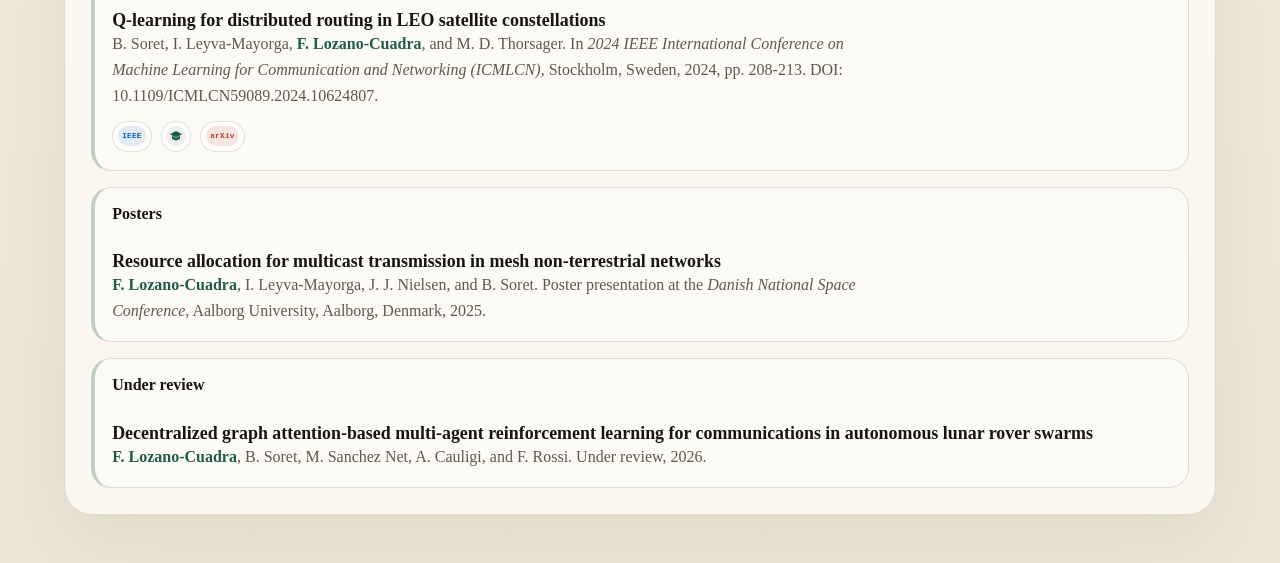
==== commit 966ba40c: "Update multicast article publication" ====
--- a/index.html
+++ b/index.html
@@ -337,14 +337,28 @@
                   </li>
                   <li class="list-item">
                     <h3>
-                      Routing and Downlink Resource Allocation for Multicast Traffic
-                      in LEO Satellite Constellations
+                      Routing and downlink resource allocation for multicast traffic
+                      in LEO satellite constellations
                     </h3>
                     <p>
                       <span class="author-self">F. Lozano-Cuadra</span>, I. Leyva-Mayorga, J. J. Nielsen, and B.
                       Soret. <em>International Journal of Satellite Communications and
-                      Networking</em>, 2026.
-                    </p>
+                      Networking</em>, 2026. DOI: 10.1002/sat.70086.
+                    </p>
+                    <div class="publication-links" aria-label="Publication links">
+                      <a
+                        class="publication-link publication-link-icon-only"
+                        data-kind="wiley"
+                        aria-label="Wiley Online Library"
+                        href="https://onlinelibrary.wiley.com/doi/abs/10.1002/sat.70086"
+                        target="_blank"
+                        rel="noopener noreferrer"
+                      >
+                        <span class="publication-link-icon" aria-hidden="true">
+                          <span class="publication-link-mark">Wiley</span>
+                        </span>
+                      </a>
+                    </div>
                   </li>
                 </ul>
               </section>
--- a/styles.css
+++ b/styles.css
@@ -812,6 +812,11 @@
 .publication-link[data-kind="ieee"] .publication-link-icon {
   background: rgba(15, 97, 179, 0.12);
   color: #0f61b3;
+}
+
+.publication-link[data-kind="wiley"] .publication-link-icon {
+  background: rgba(0, 82, 100, 0.12);
+  color: #005264;
 }
 
 .publication-link[data-kind="arxiv"] .publication-link-icon {
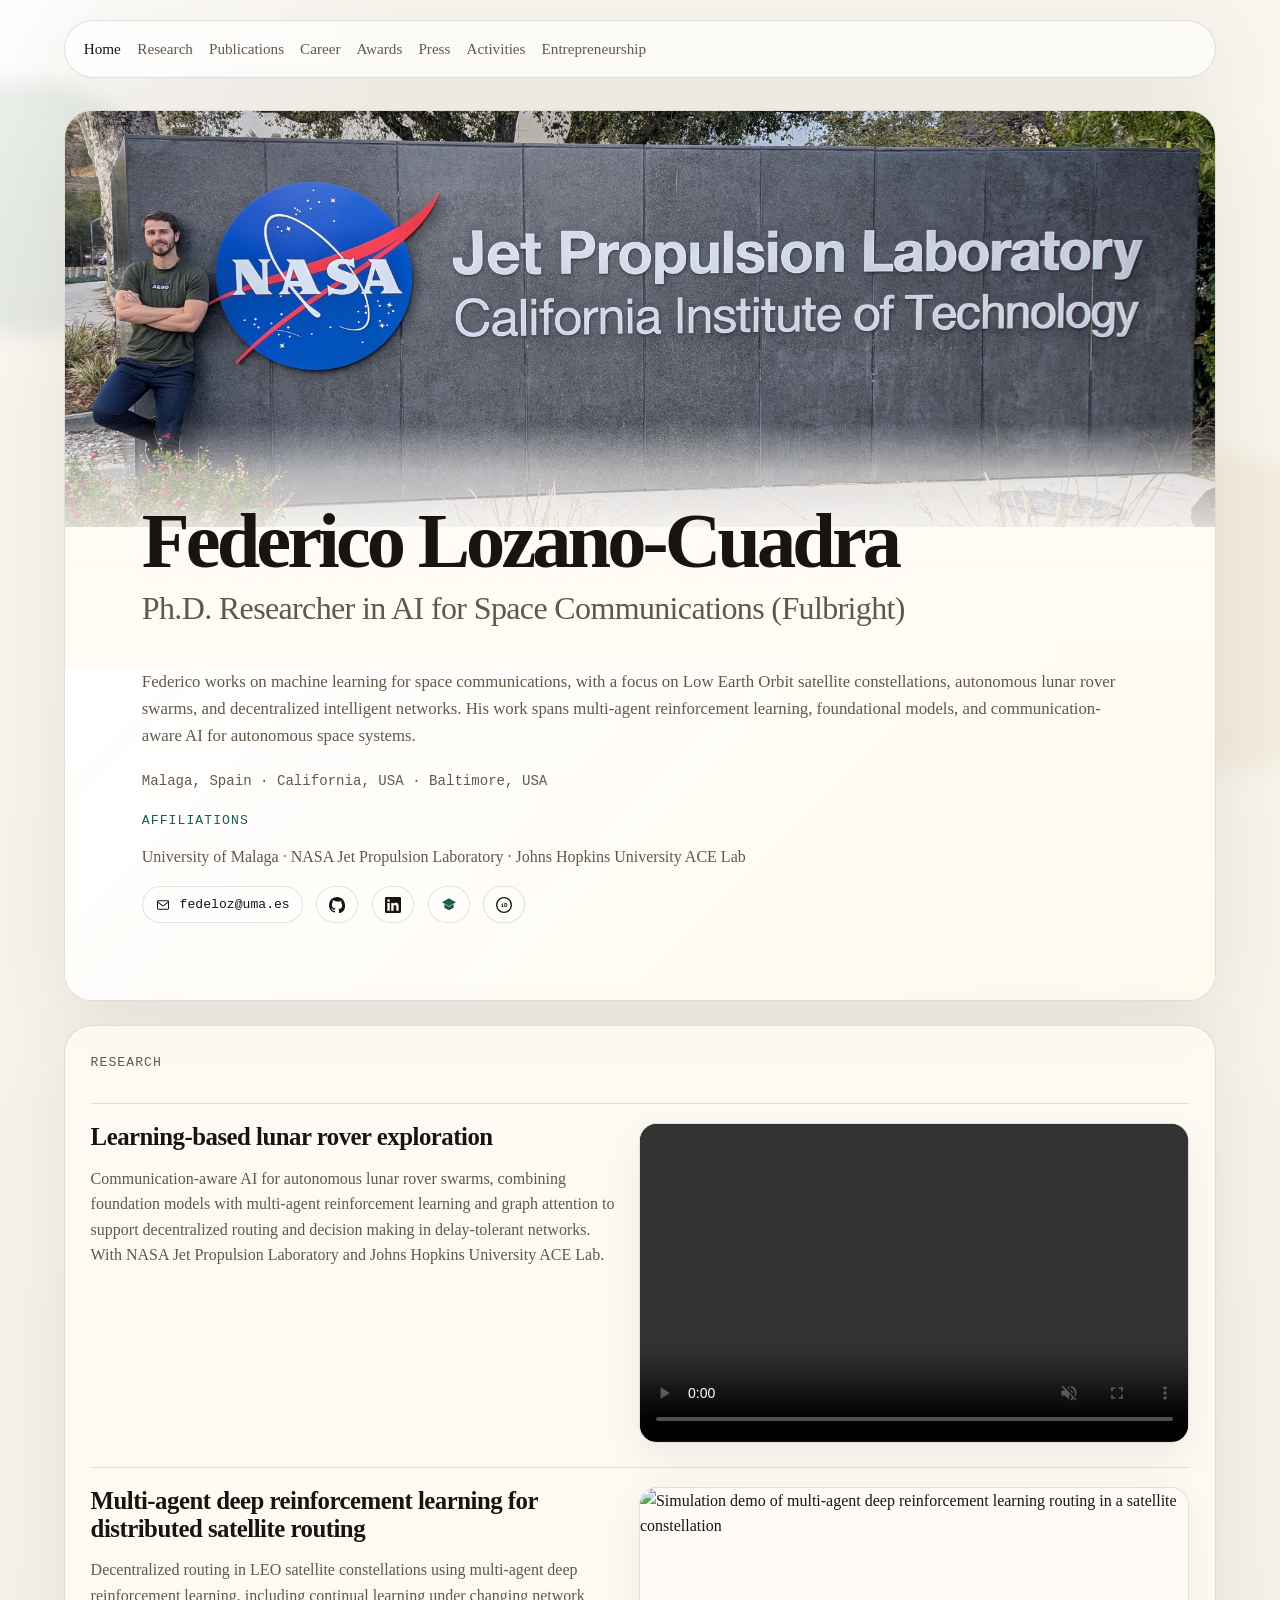
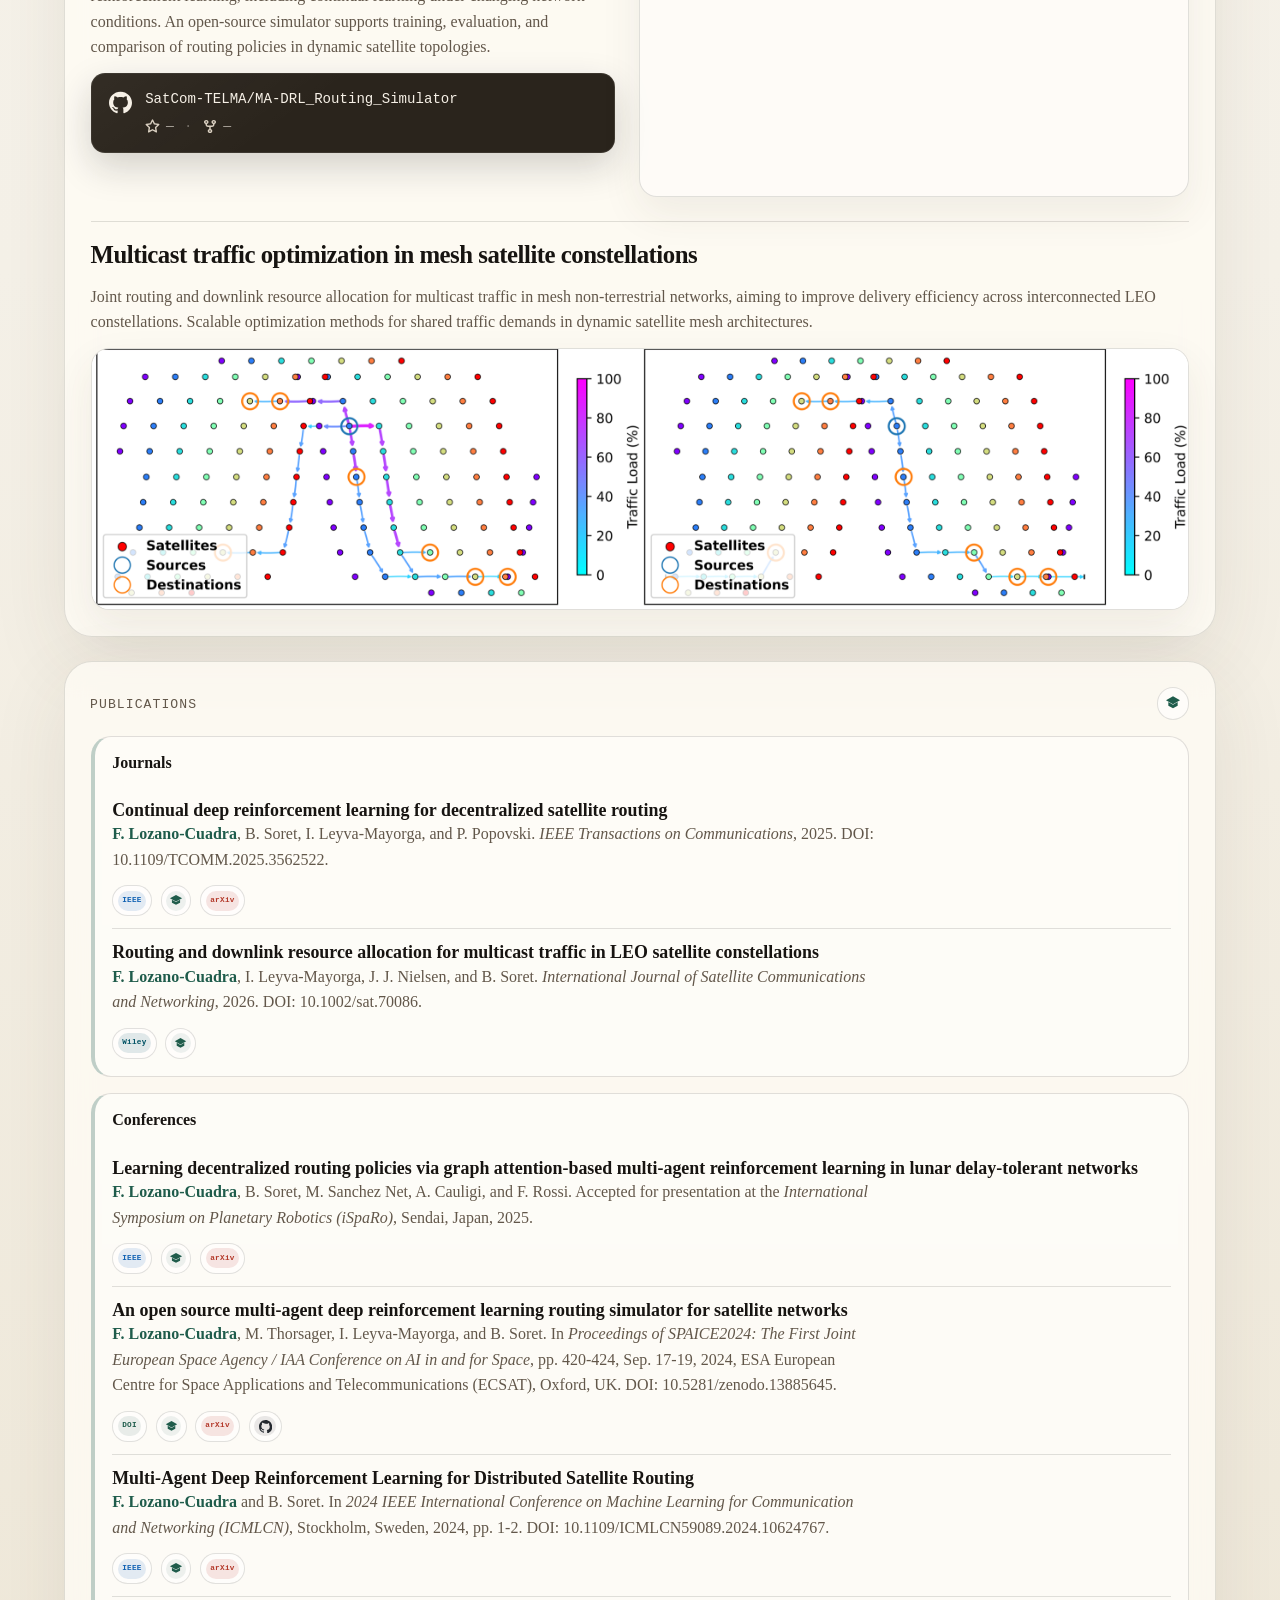
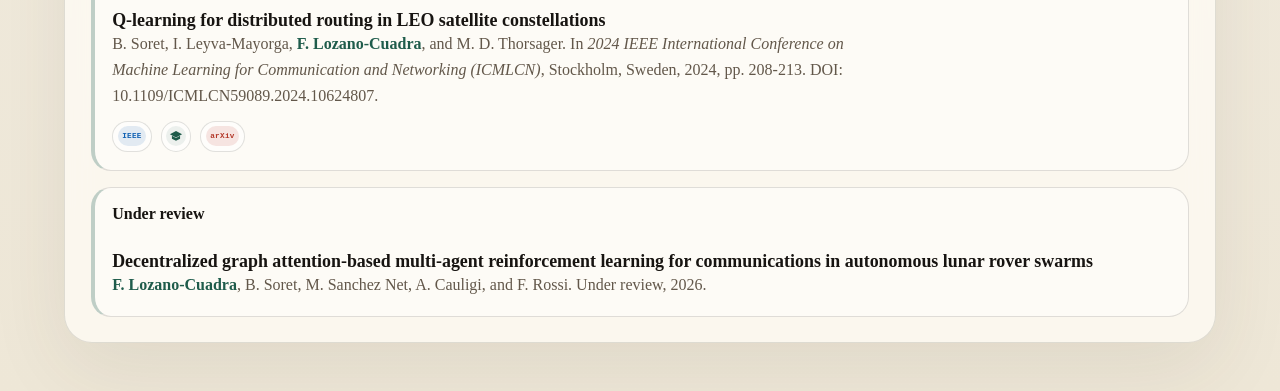
==== commit c5ad30c6: "Add Scholar link beside Wiley and remove posters" ====
--- a/index.html
+++ b/index.html
@@ -358,6 +358,25 @@
                           <span class="publication-link-mark">Wiley</span>
                         </span>
                       </a>
+                      <a
+                        class="publication-link publication-link-icon-only"
+                        data-kind="scholar"
+                        aria-label="Google Scholar"
+                        href="https://scholar.google.com/scholar?hl=es&amp;as_sdt=0%2C21&amp;q=lozano-cuadra&amp;oq=#:~:text=Routing%20and%20Downlink%20Resource%20Allocation%20for%20Multicast%20Traffic%20in%20LEO%20Satellite%20Constellations"
+                        target="_blank"
+                        rel="noopener noreferrer"
+                      >
+                        <span class="publication-link-icon" aria-hidden="true">
+                          <img
+                            class="publication-link-logo"
+                            src="resources/logos/google-scholar.svg"
+                            alt=""
+                            width="16"
+                            height="16"
+                            decoding="async"
+                          />
+                        </span>
+                      </a>
                     </div>
                   </li>
                 </ul>
@@ -607,24 +626,6 @@
                         </span>
                       </a>
                     </div>
-                  </li>
-                </ul>
-              </section>
-
-              <section class="publication-group" aria-labelledby="publications-posters">
-                <h3 class="subsection-title" id="publications-posters">Posters</h3>
-                <ul class="list-stack">
-                  <li class="list-item">
-                    <h3>
-                      Resource allocation for multicast transmission in mesh
-                      non-terrestrial networks
-                    </h3>
-                    <p>
-                      <span class="author-self">F. Lozano-Cuadra</span>, I. Leyva-Mayorga, J. J. Nielsen, and B.
-                      Soret. Poster presentation at the
-                      <em>Danish National Space Conference</em>, Aalborg University,
-                      Aalborg, Denmark, 2025.
-                    </p>
                   </li>
                 </ul>
               </section>
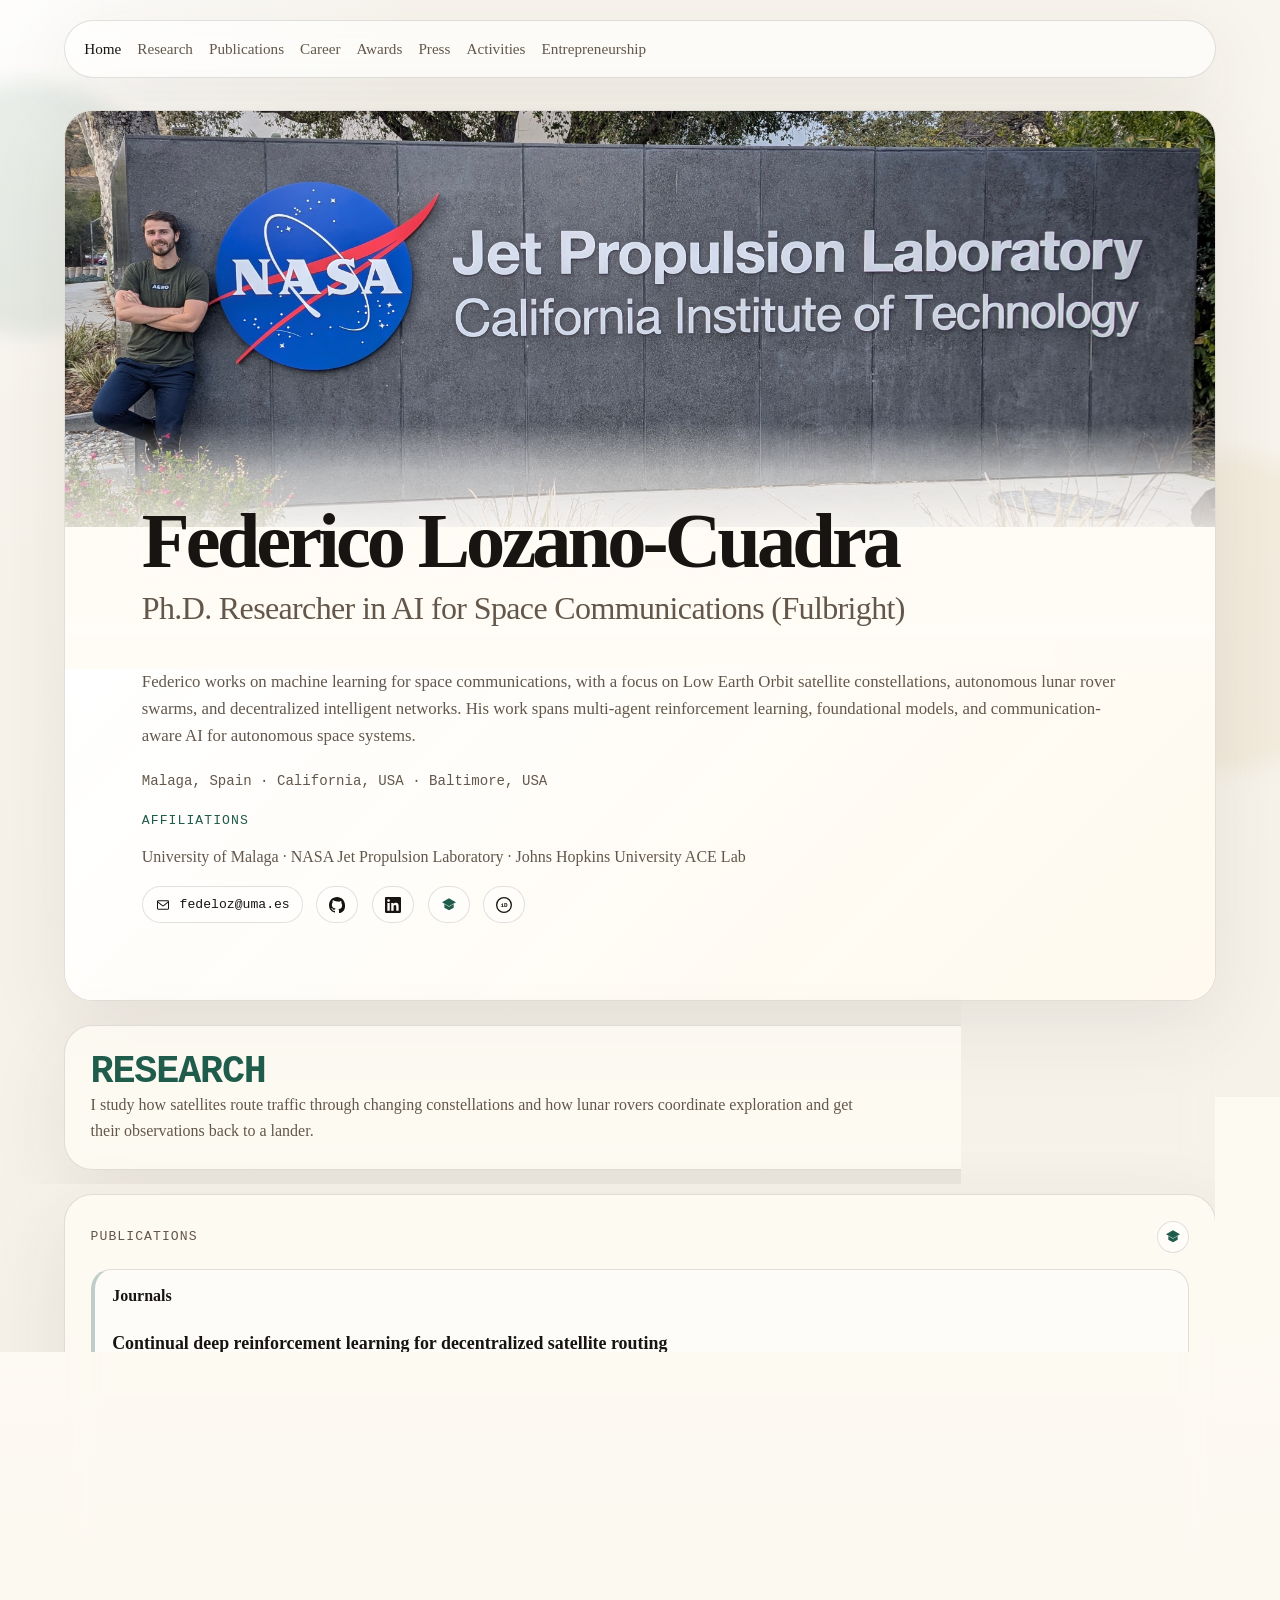
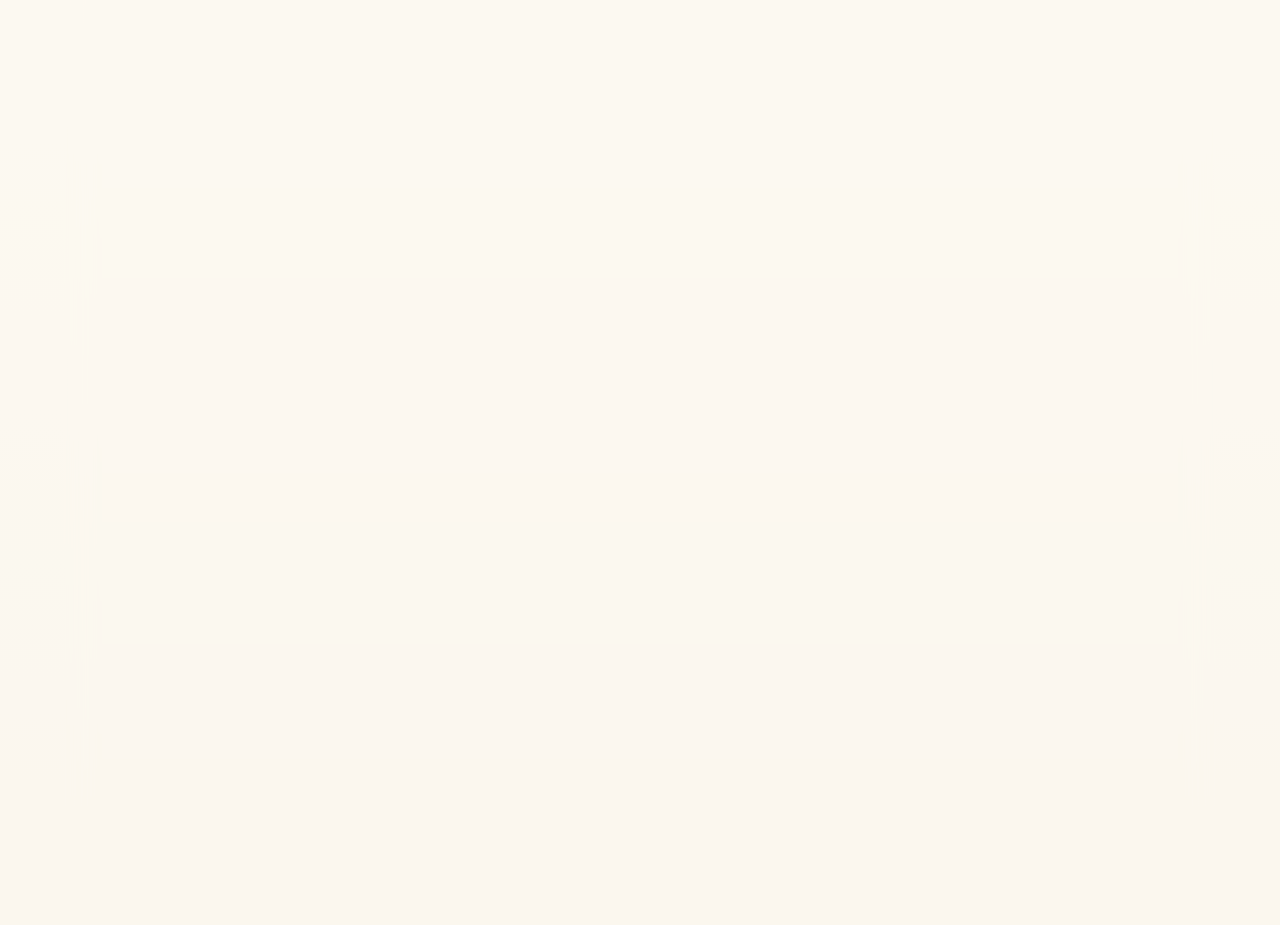
==== commit 4770e58c: "Publish a research overview linking satellite and lunar rover projects" ====
--- a/index.html
+++ b/index.html
@@ -19,7 +19,7 @@
       <header class="site-header">
         <nav class="site-nav" aria-label="Primary navigation">
           <a href="index.html" aria-current="page">Home</a>
-          <a href="#research">Research</a>
+          <a href="research/">Research</a>
           <a href="#publications">Publications</a>
           <a href="career.html">Career</a>
           <a href="awards.html">Awards</a>
@@ -123,138 +123,12 @@
           </div>
         </section>
 
-        <section class="panel" id="research">
-          <div class="section-heading">
-            <p class="section-label">Research</p>
+        <section class="panel" id="research" aria-labelledby="research-heading">
+          <div class="section-heading-top">
+            <h2 class="section-label" id="research-heading">Research</h2>
+            <a class="section-heading-link" href="research/">Explore my research →</a>
           </div>
-          <div class="research-stack">
-            <article class="research-item research-item-featured">
-              <div class="research-item-copy">
-                <h3>Learning-based lunar rover exploration</h3>
-                <p>
-                  Communication-aware AI for autonomous lunar rover swarms,
-                  combining foundation models with multi-agent reinforcement
-                  learning and graph attention to support decentralized routing
-                  and decision making in delay-tolerant networks. With NASA Jet
-                  Propulsion Laboratory and Johns Hopkins University ACE Lab.
-                </p>
-              </div>
-              <figure class="research-media">
-                <video
-                  src="resources/research/lunar-rover-exploration.mp4"
-                  width="640"
-                  height="370"
-                  autoplay
-                  muted
-                  loop
-                  playsinline
-                  controls
-                  preload="metadata"
-                  aria-label="Simulation of autonomous lunar rovers exploring the lunar surface"
-                  data-autoplay-video
-                ></video>
-              </figure>
-            </article>
-
-            <article class="research-item research-item-featured">
-              <div class="research-item-copy">
-                <h3>Multi-agent deep reinforcement learning for distributed satellite routing</h3>
-                <p>
-                  Decentralized routing in LEO satellite constellations using
-                  multi-agent deep reinforcement learning, including continual
-                  learning under changing network conditions. An open-source
-                  simulator supports training, evaluation, and comparison of
-                  routing policies in dynamic satellite topologies.
-                </p>
-                <a
-                  class="research-repo-card"
-                  href="https://github.com/SatCom-TELMA/MA-DRL_Routing_Simulator"
-                  target="_blank"
-                  rel="noopener noreferrer"
-                >
-                  <img
-                    class="research-repo-card-logo"
-                    src="resources/logos/github-mark.svg"
-                    alt=""
-                    width="24"
-                    height="24"
-                    decoding="async"
-                  />
-                  <span class="research-repo-card-body">
-                    <span class="research-repo-card-name"
-                      >SatCom-TELMA/MA-DRL_Routing_Simulator</span
-                    >
-                    <span
-                      class="repo-stats"
-                      data-github-repo="SatCom-TELMA/MA-DRL_Routing_Simulator"
-                      aria-live="polite"
-                    >
-                      <span class="repo-stat">
-                        <img
-                          class="repo-stat-icon"
-                          src="resources/logos/github-star.svg"
-                          alt=""
-                          width="16"
-                          height="16"
-                          decoding="async"
-                        />
-                        <span data-stars aria-label="GitHub stars">—</span>
-                      </span>
-                      <span class="repo-stat-sep" aria-hidden="true">·</span>
-                      <span class="repo-stat">
-                        <img
-                          class="repo-stat-icon"
-                          src="resources/logos/github-fork.svg"
-                          alt=""
-                          width="16"
-                          height="16"
-                          decoding="async"
-                        />
-                        <span data-forks aria-label="GitHub forks">—</span>
-                      </span>
-                    </span>
-                  </span>
-                </a>
-              </div>
-              <figure class="research-media">
-                <a
-                  href="https://github.com/SatCom-TELMA/MA-DRL_Routing_Simulator"
-                  target="_blank"
-                  rel="noopener noreferrer"
-                >
-                  <img
-                    src="https://raw.githubusercontent.com/SatCom-TELMA/MA-DRL_Routing_Simulator/main/Video/Demo.gif"
-                    alt="Simulation demo of multi-agent deep reinforcement learning routing in a satellite constellation"
-                    width="960"
-                    height="540"
-                    loading="lazy"
-                    decoding="async"
-                  />
-                </a>
-              </figure>
-            </article>
-
-            <article class="research-item">
-              <h3>Multicast traffic optimization in mesh satellite constellations</h3>
-              <p>
-                Joint routing and downlink resource allocation for multicast
-                traffic in mesh non-terrestrial networks, aiming to improve
-                delivery efficiency across interconnected LEO constellations.
-                Scalable optimization methods for shared traffic demands in
-                dynamic satellite mesh architectures.
-              </p>
-              <figure class="research-media research-media-wide">
-                <img
-                  src="resources/research/multicast-shortest-path-vs-steiner-tree.png"
-                  alt="Side-by-side comparison of shortest-path and Steiner-tree multicast routing across a satellite mesh, with sources and destinations highlighted and links colored by traffic load"
-                  width="2560"
-                  height="606"
-                  loading="lazy"
-                  decoding="async"
-                />
-              </figure>
-            </article>
-          </div>
+          <p>I study how satellites route traffic through changing constellations and how lunar rovers coordinate exploration and get their observations back to a lander.</p>
         </section>
 
         <section class="panel" id="publications">
@@ -362,7 +236,7 @@
                         class="publication-link publication-link-icon-only"
                         data-kind="scholar"
                         aria-label="Google Scholar"
-                        href="https://scholar.google.com/scholar?hl=es&amp;as_sdt=0%2C21&amp;q=lozano-cuadra&amp;oq=#:~:text=Routing%20and%20Downlink%20Resource%20Allocation%20for%20Multicast%20Traffic%20in%20LEO%20Satellite%20Constellations"
+                        href="https://scholar.google.com/citations?view_op=view_citation&amp;hl=es&amp;user=6PZm2aYAAAAJ&amp;citation_for_view=6PZm2aYAAAAJ:UeHWp8X0CEIC"
                         target="_blank"
                         rel="noopener noreferrer"
                       >
@@ -651,6 +525,5 @@
       </main>
 
     </div>
-    <script src="research.js"></script>
   </body>
 </html>
--- a/styles.css
+++ b/styles.css
@@ -626,6 +626,85 @@
 .press-grid {
   display: grid;
   gap: 1rem;
+}
+
+.press-panel::after {
+  content: "";
+  display: block;
+  clear: both;
+}
+
+.press-feature {
+  float: right;
+  width: 39%;
+  margin: 0 0 1.75rem 2rem;
+  overflow: hidden;
+  border: 1px solid var(--line);
+  border-radius: 18px;
+  background: #fffcf6;
+  box-shadow: 0 12px 32px rgba(72, 59, 42, 0.1);
+}
+
+.press-feature-image,
+.press-feature-image img {
+  display: block;
+  width: 100%;
+}
+
+.press-feature-image img {
+  height: auto;
+}
+
+.press-feature-copy {
+  display: grid;
+  gap: 0.65rem;
+  padding: 1.25rem;
+}
+
+.press-feature-copy h3 {
+  font-size: clamp(1.3rem, 2.2vw, 1.7rem);
+  line-height: 1.2;
+  font-weight: 600;
+}
+
+.press-feature-link {
+  color: var(--accent);
+  font-size: 0.9rem;
+}
+
+.press-feature a:hover,
+.press-feature a:focus-visible {
+  color: var(--accent);
+  text-decoration: underline;
+  text-underline-offset: 0.2em;
+}
+
+.press-panel .press-grid {
+  display: block;
+}
+
+.press-panel .press-item + .press-item {
+  margin-top: 1rem;
+}
+
+@media (min-width: 901px) {
+  .press-panel .timeline-item {
+    grid-template-columns: 7rem minmax(0, 1fr);
+    gap: 1rem;
+  }
+
+  .press-panel .press-entry {
+    grid-template-columns: minmax(5rem, 7rem) minmax(0, 1fr);
+  }
+}
+
+@media (max-width: 900px) {
+  .press-feature {
+    float: none;
+    width: 100%;
+    max-width: 30rem;
+    margin: 0 0 1.75rem;
+  }
 }
 
 .press-category {
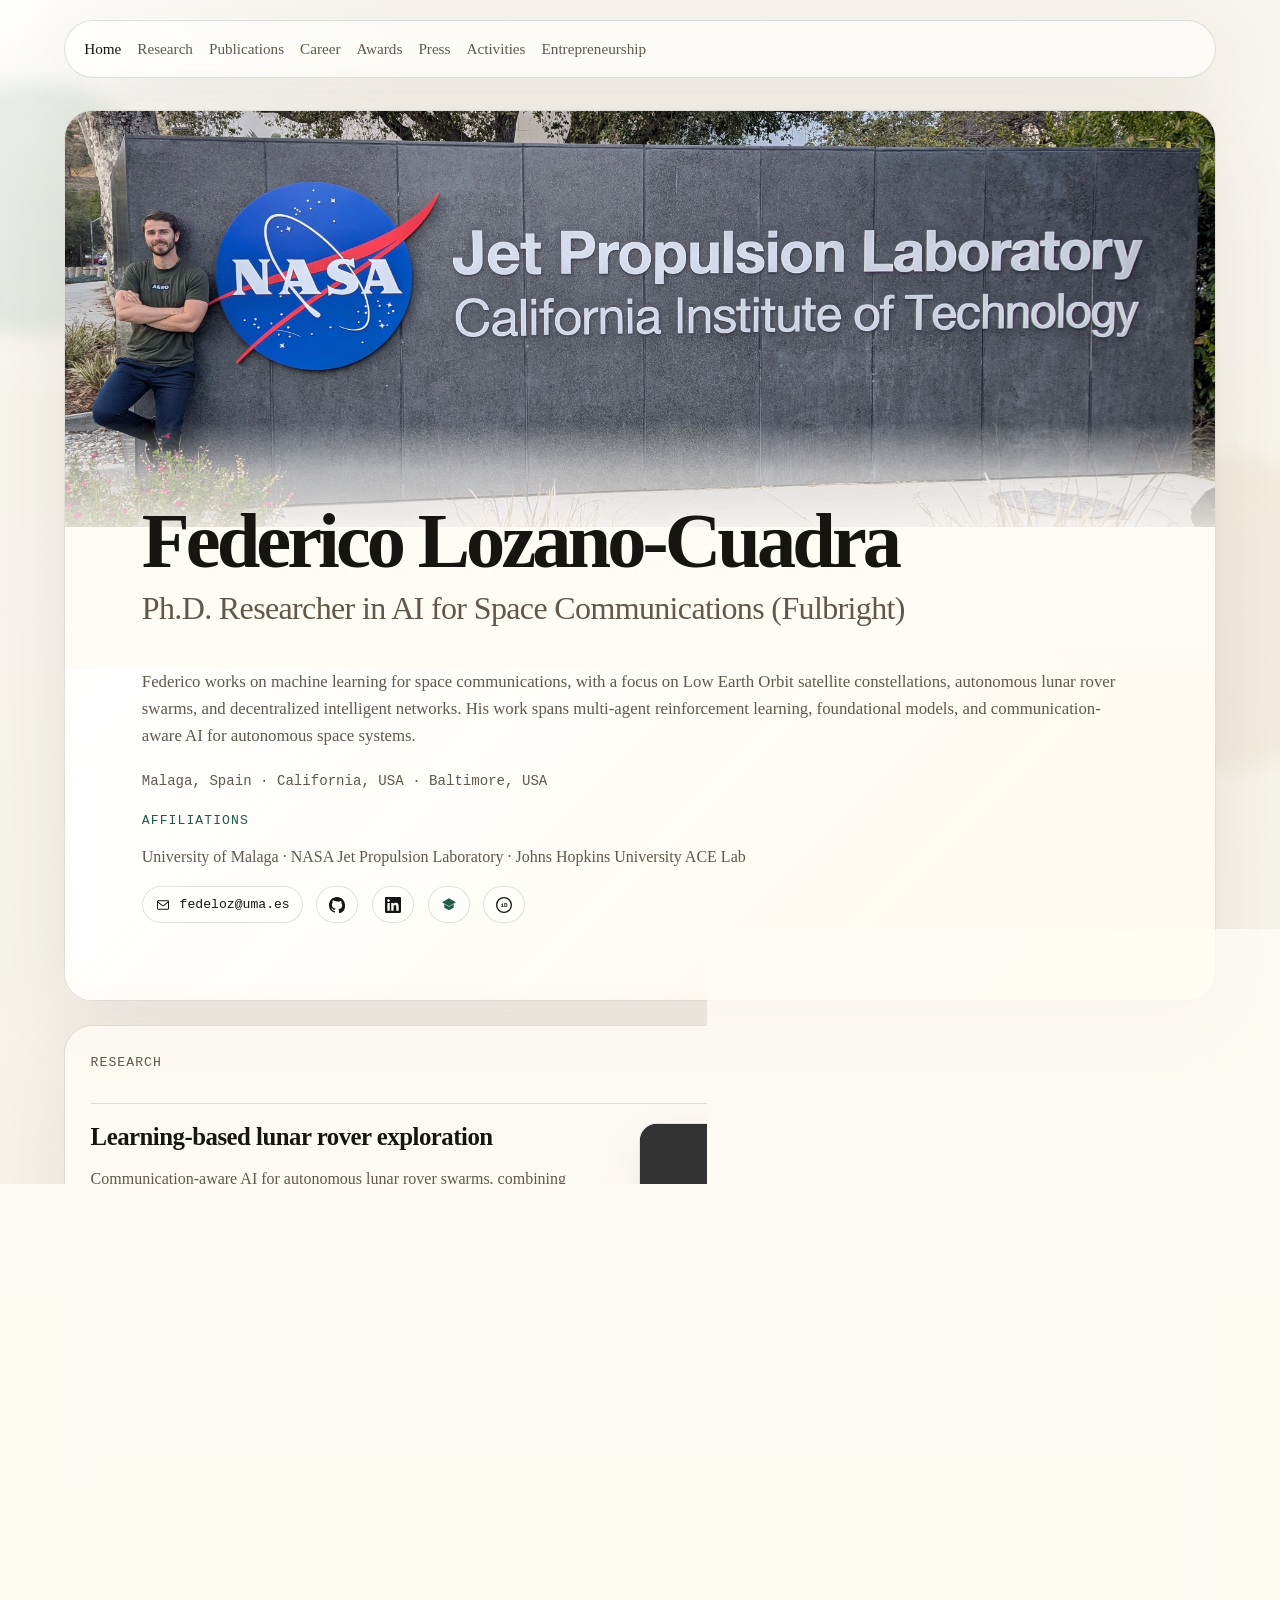
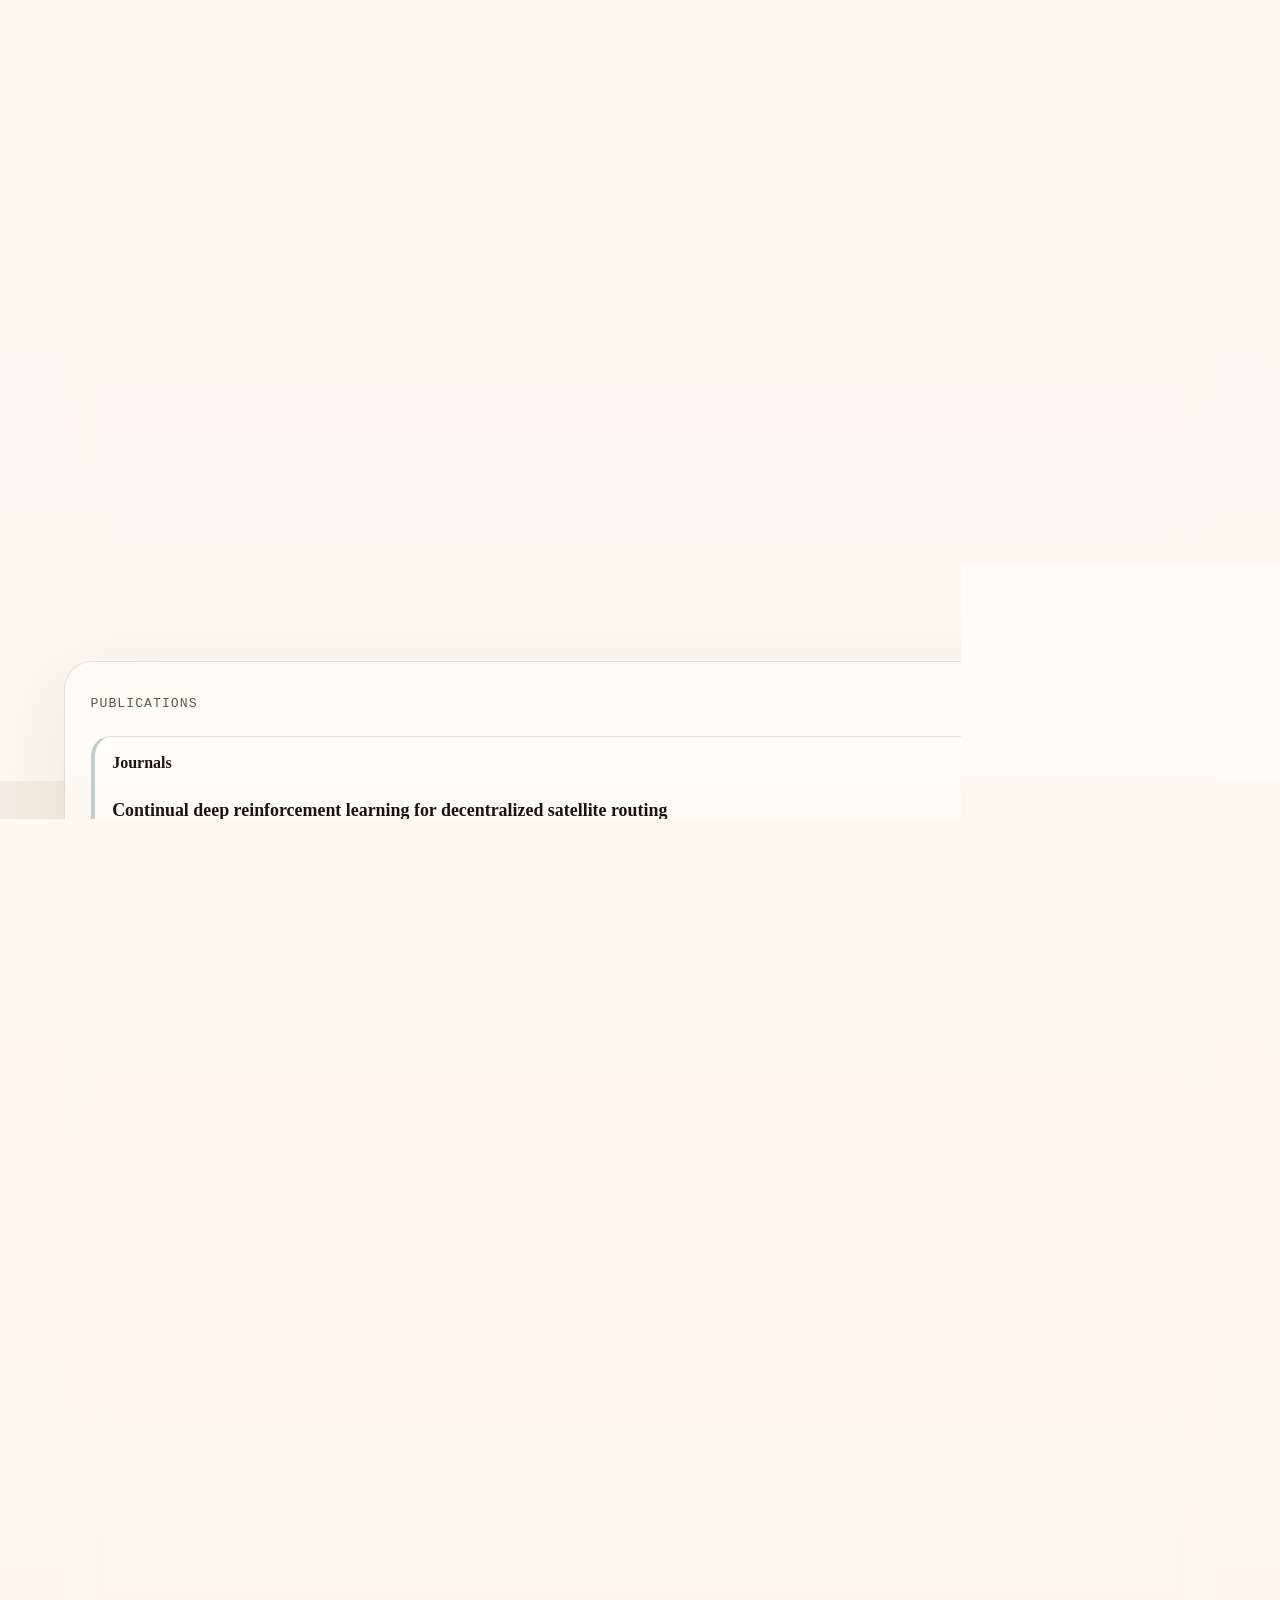
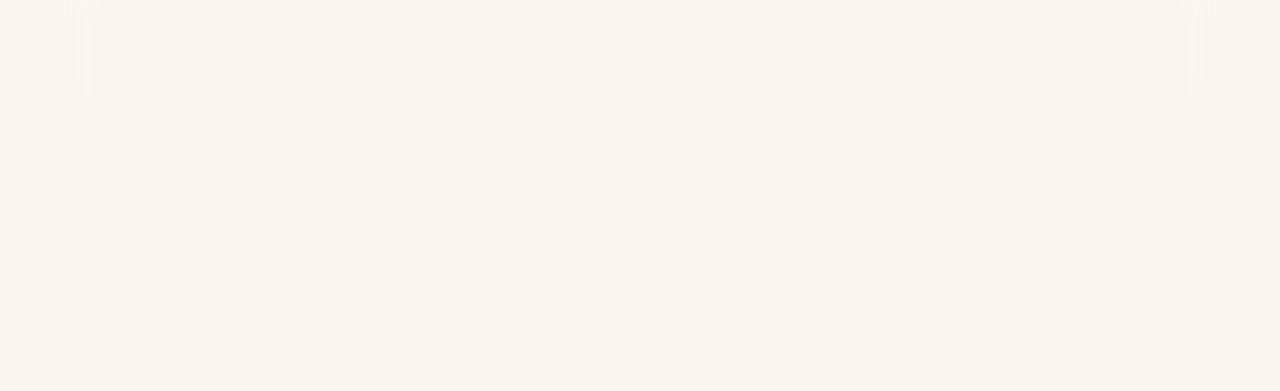
==== commit 528b4b0c: "Restore personal homepage and rebuild separate research portfolio with Kepler video" ====
--- a/index.html
+++ b/index.html
@@ -19,7 +19,7 @@
       <header class="site-header">
         <nav class="site-nav" aria-label="Primary navigation">
           <a href="index.html" aria-current="page">Home</a>
-          <a href="research/">Research</a>
+          <a href="#research">Research</a>
           <a href="#publications">Publications</a>
           <a href="career.html">Career</a>
           <a href="awards.html">Awards</a>
@@ -123,12 +123,138 @@
           </div>
         </section>
 
-        <section class="panel" id="research" aria-labelledby="research-heading">
-          <div class="section-heading-top">
-            <h2 class="section-label" id="research-heading">Research</h2>
-            <a class="section-heading-link" href="research/">Explore my research →</a>
+        <section class="panel" id="research">
+          <div class="section-heading">
+            <p class="section-label">Research</p>
           </div>
-          <p>I study how satellites route traffic through changing constellations and how lunar rovers coordinate exploration and get their observations back to a lander.</p>
+          <div class="research-stack">
+            <article class="research-item research-item-featured">
+              <div class="research-item-copy">
+                <h3>Learning-based lunar rover exploration</h3>
+                <p>
+                  Communication-aware AI for autonomous lunar rover swarms,
+                  combining foundation models with multi-agent reinforcement
+                  learning and graph attention to support decentralized routing
+                  and decision making in delay-tolerant networks. With NASA Jet
+                  Propulsion Laboratory and Johns Hopkins University ACE Lab.
+                </p>
+              </div>
+              <figure class="research-media">
+                <video
+                  src="resources/research/lunar-rover-exploration.mp4"
+                  width="640"
+                  height="370"
+                  autoplay
+                  muted
+                  loop
+                  playsinline
+                  controls
+                  preload="metadata"
+                  aria-label="Simulation of autonomous lunar rovers exploring the lunar surface"
+                  data-autoplay-video
+                ></video>
+              </figure>
+            </article>
+
+            <article class="research-item research-item-featured">
+              <div class="research-item-copy">
+                <h3>Multi-agent deep reinforcement learning for distributed satellite routing</h3>
+                <p>
+                  Decentralized routing in LEO satellite constellations using
+                  multi-agent deep reinforcement learning, including continual
+                  learning under changing network conditions. An open-source
+                  simulator supports training, evaluation, and comparison of
+                  routing policies in dynamic satellite topologies.
+                </p>
+                <a
+                  class="research-repo-card"
+                  href="https://github.com/SatCom-TELMA/MA-DRL_Routing_Simulator"
+                  target="_blank"
+                  rel="noopener noreferrer"
+                >
+                  <img
+                    class="research-repo-card-logo"
+                    src="resources/logos/github-mark.svg"
+                    alt=""
+                    width="24"
+                    height="24"
+                    decoding="async"
+                  />
+                  <span class="research-repo-card-body">
+                    <span class="research-repo-card-name"
+                      >SatCom-TELMA/MA-DRL_Routing_Simulator</span
+                    >
+                    <span
+                      class="repo-stats"
+                      data-github-repo="SatCom-TELMA/MA-DRL_Routing_Simulator"
+                      aria-live="polite"
+                    >
+                      <span class="repo-stat">
+                        <img
+                          class="repo-stat-icon"
+                          src="resources/logos/github-star.svg"
+                          alt=""
+                          width="16"
+                          height="16"
+                          decoding="async"
+                        />
+                        <span data-stars aria-label="GitHub stars">—</span>
+                      </span>
+                      <span class="repo-stat-sep" aria-hidden="true">·</span>
+                      <span class="repo-stat">
+                        <img
+                          class="repo-stat-icon"
+                          src="resources/logos/github-fork.svg"
+                          alt=""
+                          width="16"
+                          height="16"
+                          decoding="async"
+                        />
+                        <span data-forks aria-label="GitHub forks">—</span>
+                      </span>
+                    </span>
+                  </span>
+                </a>
+              </div>
+              <figure class="research-media">
+                <a
+                  href="https://github.com/SatCom-TELMA/MA-DRL_Routing_Simulator"
+                  target="_blank"
+                  rel="noopener noreferrer"
+                >
+                  <img
+                    src="https://raw.githubusercontent.com/SatCom-TELMA/MA-DRL_Routing_Simulator/main/Video/Demo.gif"
+                    alt="Simulation demo of multi-agent deep reinforcement learning routing in a satellite constellation"
+                    width="960"
+                    height="540"
+                    loading="lazy"
+                    decoding="async"
+                  />
+                </a>
+              </figure>
+            </article>
+
+            <article class="research-item">
+              <h3>Multicast traffic optimization in mesh satellite constellations</h3>
+              <p>
+                Joint routing and downlink resource allocation for multicast
+                traffic in mesh non-terrestrial networks, aiming to improve
+                delivery efficiency across interconnected LEO constellations.
+                Scalable optimization methods for shared traffic demands in
+                dynamic satellite mesh architectures.
+              </p>
+              <figure class="research-media research-media-wide">
+                <img
+                  src="resources/research/multicast-shortest-path-vs-steiner-tree.png"
+                  alt="Side-by-side comparison of shortest-path and Steiner-tree multicast routing across a satellite mesh, with sources and destinations highlighted and links colored by traffic load"
+                  width="2560"
+                  height="606"
+                  loading="lazy"
+                  decoding="async"
+                />
+              </figure>
+            </article>
+          </div>
         </section>
 
         <section class="panel" id="publications">
@@ -525,5 +651,6 @@
       </main>
 
     </div>
+    <script src="research.js"></script>
   </body>
 </html>
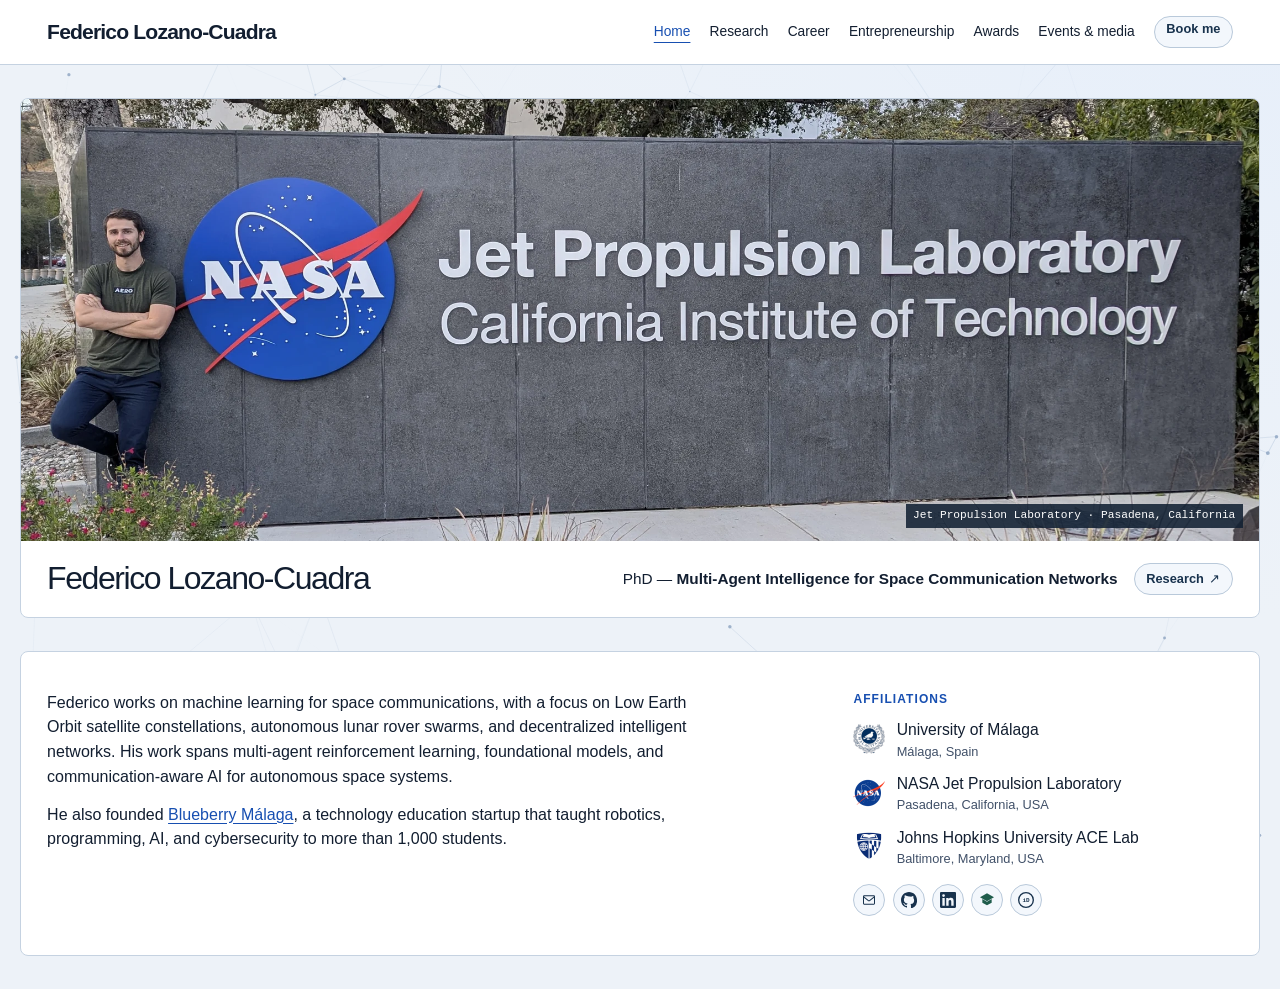
==== commit ab73ff78: "Publish light portfolio with research, career, events and booking pages" ====
--- a/index.html
+++ b/index.html
@@ -7,70 +7,77 @@
     <title>Federico Lozano-Cuadra</title>
     <meta
       name="description"
-      content="Federico Lozano-Cuadra is a doctoral researcher in AI for space communications."
+      content="Federico Lozano-Cuadra researches multi-agent intelligence for space communication networks."
     />
     <link rel="stylesheet" href="styles.css" />
+    <link rel="stylesheet" href="portfolio.css">
+    <script src="navigation.js" defer></script>
+    <script src="constellations.js" defer></script>
   </head>
   <body>
-    <div class="ambient ambient-left" aria-hidden="true"></div>
-    <div class="ambient ambient-right" aria-hidden="true"></div>
 
     <div class="page-shell">
       <header class="site-header">
-        <nav class="site-nav" aria-label="Primary navigation">
-          <a href="index.html" aria-current="page">Home</a>
-          <a href="#research">Research</a>
-          <a href="#publications">Publications</a>
+        <a class="wordmark" href="./" aria-label="Federico Lozano-Cuadra, home">Federico Lozano-Cuadra</a>
+        <button class="menu-switch" type="button" aria-controls="primary-links" aria-expanded="false" hidden>Menu <span aria-hidden="true">☰</span></button>
+        <nav class="site-nav" id="primary-links" aria-label="Primary navigation">
+          <a href="./" aria-current="page">Home</a>
+          <a href="research/">Research</a>
           <a href="career.html">Career</a>
+          <a href="entrepreneurship.html">Entrepreneurship</a>
           <a href="awards.html">Awards</a>
-          <a href="press.html">Press</a>
-          <a href="activities.html">Activities</a>
-          <a href="entrepreneurship.html">Entrepreneurship</a>
+          <a href="press.html">Events &amp; media</a>
+          <a href="book.html" class="nav-book">Book me</a>
         </nav>
       </header>
 
       <main>
-        <section class="hero">
-          <div
-            class="hero-banner"
-            role="img"
-            aria-label="Federico Lozano-Cuadra at NASA Jet Propulsion Laboratory"
-          ></div>
-          <div class="hero-identity">
-            <h1>
-              <span class="hero-name">Federico Lozano&#8209;Cuadra</span>
-            </h1>
-            <p class="hero-subtitle">Ph.D. Researcher in AI for Space Communications&nbsp;(Fulbright)</p>
+        <section class="portrait" aria-labelledby="name">
+          <img class="portrait-photo" src="resources/photos/jpl.webp" srcset="resources/photos/jpl-small.webp 900w, resources/photos/jpl.webp 2240w" sizes="(min-width: 1312px) 1264px, 97vw" width="2240" height="1260" fetchpriority="high" alt="Federico beside the NASA sign at the Jet Propulsion Laboratory in Pasadena.">
+          <div class="portrait-copy">
+            <h1 id="name">Federico <span class="surname">Lozano‑Cuadra</span></h1>
+            <p>PhD — <strong>Multi-Agent Intelligence for Space Communication Networks</strong></p>
+            <a class="portrait-link" href="research/">Research <span aria-hidden="true">↗</span></a>
           </div>
-          <div class="hero-body">
-            <p class="intro">Federico works on machine learning for space communications, with a focus on Low Earth Orbit satellite constellations, autonomous lunar rover swarms, and decentralized intelligent networks. His work spans multi-agent reinforcement learning, foundational models, and communication-aware AI for autonomous space systems.</p>
-            <p class="meta-line">
-              Malaga, Spain · California, USA · Baltimore, USA
-            </p>
-            <div class="hero-affiliations">
-              <p class="section-label">Affiliations</p>
-              <p class="hero-aside-text">
-                University of Malaga · NASA Jet Propulsion Laboratory · Johns
-                Hopkins University ACE Lab
-              </p>
-            </div>
+          <p class="photo-location">Jet Propulsion Laboratory · Pasadena, California</p>
+        </section>
+        <section class="profile-band" aria-label="About Federico">
+          <div class="profile-text">
+            <p>Federico works on machine learning for space communications, with a focus on Low Earth Orbit satellite constellations, autonomous lunar rover swarms, and decentralized intelligent networks. His work spans multi-agent reinforcement learning, foundational models, and communication-aware AI for autonomous space systems.</p>
+            <p>He also founded <a href="entrepreneurship.html">Blueberry Málaga</a>, a technology education startup that taught robotics, programming, AI, and cybersecurity to more than 1,000 students.</p>
+          </div>
+          <div class="profile-details">
+            <p class="section-label">Affiliations</p>
+            <ul class="affiliation-list" aria-label="Affiliations">
+              <li>
+                <img src="resources/logos/inst-uma.png" alt="" width="32" height="32">
+                <div><a href="https://www.uma.es/">University of Málaga</a><small>Málaga, Spain</small></div>
+              </li>
+              <li>
+                <img src="resources/logos/inst-nasa.png" alt="" width="32" height="32">
+                <div><a href="https://www.jpl.nasa.gov/">NASA Jet Propulsion Laboratory</a><small>Pasadena, California, USA</small></div>
+              </li>
+              <li>
+                <img src="resources/logos/inst-jhu.png" alt="" width="32" height="32">
+                <div><a href="https://acelab.me.jhu.edu/">Johns Hopkins University ACE Lab</a><small>Baltimore, Maryland, USA</small></div>
+              </li>
+            </ul>
             <div class="hero-social social-links" aria-label="Contact links">
                 <a
-                  class="social-link social-link-email"
-                  href="mailto:fedeloz@uma.es"
-                  aria-label="Email Federico Lozano-Cuadra"
+                  class="social-link social-link-icon-only"
+                  href="mailto:federico.lozano.cuadra@gmail.com"
+                  aria-label="Email Federico Lozano-Cuadra" title="Email Federico"
                 >
                   <svg class="social-icon" viewBox="0 0 24 24" aria-hidden="true">
                     <path d="M3 6.75A1.75 1.75 0 0 1 4.75 5h14.5A1.75 1.75 0 0 1 21 6.75v10.5A1.75 1.75 0 0 1 19.25 19H4.75A1.75 1.75 0 0 1 3 17.25V6.75Zm1.75-.25a.25.25 0 0 0-.17.43L12 12.83l7.42-5.9a.25.25 0 0 0-.17-.43H4.75Zm14.75 10.73V8.47l-6.57 5.22a1.5 1.5 0 0 1-1.86 0L4.5 8.47v8.76c0 .14.11.25.25.25h14.5a.25.25 0 0 0 .25-.25Z" />
                   </svg>
-                  <span>fedeloz@uma.es</span>
                 </a>
                 <a
                   class="social-link social-link-icon-only"
                   href="https://github.com/fedeloz"
                   target="_blank"
                   rel="noopener noreferrer"
-                  aria-label="GitHub"
+                  aria-label="GitHub" title="GitHub"
                 >
                   <svg class="social-icon" viewBox="0 0 24 24" aria-hidden="true">
                     <path
@@ -83,7 +90,7 @@
                   href="https://www.linkedin.com/in/federico-lozano-cuadra"
                   target="_blank"
                   rel="noopener noreferrer"
-                  aria-label="LinkedIn"
+                  aria-label="LinkedIn" title="LinkedIn"
                 >
                   <svg class="social-icon" viewBox="0 0 24 24" aria-hidden="true">
                     <path
@@ -96,7 +103,7 @@
                   href="https://scholar.google.com/citations?user=6PZm2aYAAAAJ"
                   target="_blank"
                   rel="noopener noreferrer"
-                  aria-label="Google Scholar"
+                  aria-label="Google Scholar" title="Google Scholar"
                 >
                   <img
                     class="social-link-logo"
@@ -112,7 +119,7 @@
                   href="https://orcid.org/0009-0001-6238-1369"
                   target="_blank"
                   rel="noopener noreferrer"
-                  aria-label="ORCID"
+                  aria-label="ORCID" title="ORCID"
                 >
                   <svg class="social-icon" viewBox="0 0 24 24" aria-hidden="true">
                     <circle cx="12" cy="12" r="11" fill="none" stroke="currentColor" stroke-width="2" />
@@ -123,534 +130,21 @@
           </div>
         </section>
 
-        <section class="panel" id="research">
-          <div class="section-heading">
-            <p class="section-label">Research</p>
-          </div>
-          <div class="research-stack">
-            <article class="research-item research-item-featured">
-              <div class="research-item-copy">
-                <h3>Learning-based lunar rover exploration</h3>
-                <p>
-                  Communication-aware AI for autonomous lunar rover swarms,
-                  combining foundation models with multi-agent reinforcement
-                  learning and graph attention to support decentralized routing
-                  and decision making in delay-tolerant networks. With NASA Jet
-                  Propulsion Laboratory and Johns Hopkins University ACE Lab.
-                </p>
-              </div>
-              <figure class="research-media">
-                <video
-                  src="resources/research/lunar-rover-exploration.mp4"
-                  width="640"
-                  height="370"
-                  autoplay
-                  muted
-                  loop
-                  playsinline
-                  controls
-                  preload="metadata"
-                  aria-label="Simulation of autonomous lunar rovers exploring the lunar surface"
-                  data-autoplay-video
-                ></video>
-              </figure>
-            </article>
-
-            <article class="research-item research-item-featured">
-              <div class="research-item-copy">
-                <h3>Multi-agent deep reinforcement learning for distributed satellite routing</h3>
-                <p>
-                  Decentralized routing in LEO satellite constellations using
-                  multi-agent deep reinforcement learning, including continual
-                  learning under changing network conditions. An open-source
-                  simulator supports training, evaluation, and comparison of
-                  routing policies in dynamic satellite topologies.
-                </p>
-                <a
-                  class="research-repo-card"
-                  href="https://github.com/SatCom-TELMA/MA-DRL_Routing_Simulator"
-                  target="_blank"
-                  rel="noopener noreferrer"
-                >
-                  <img
-                    class="research-repo-card-logo"
-                    src="resources/logos/github-mark.svg"
-                    alt=""
-                    width="24"
-                    height="24"
-                    decoding="async"
-                  />
-                  <span class="research-repo-card-body">
-                    <span class="research-repo-card-name"
-                      >SatCom-TELMA/MA-DRL_Routing_Simulator</span
-                    >
-                    <span
-                      class="repo-stats"
-                      data-github-repo="SatCom-TELMA/MA-DRL_Routing_Simulator"
-                      aria-live="polite"
-                    >
-                      <span class="repo-stat">
-                        <img
-                          class="repo-stat-icon"
-                          src="resources/logos/github-star.svg"
-                          alt=""
-                          width="16"
-                          height="16"
-                          decoding="async"
-                        />
-                        <span data-stars aria-label="GitHub stars">—</span>
-                      </span>
-                      <span class="repo-stat-sep" aria-hidden="true">·</span>
-                      <span class="repo-stat">
-                        <img
-                          class="repo-stat-icon"
-                          src="resources/logos/github-fork.svg"
-                          alt=""
-                          width="16"
-                          height="16"
-                          decoding="async"
-                        />
-                        <span data-forks aria-label="GitHub forks">—</span>
-                      </span>
-                    </span>
-                  </span>
-                </a>
-              </div>
-              <figure class="research-media">
-                <a
-                  href="https://github.com/SatCom-TELMA/MA-DRL_Routing_Simulator"
-                  target="_blank"
-                  rel="noopener noreferrer"
-                >
-                  <img
-                    src="https://raw.githubusercontent.com/SatCom-TELMA/MA-DRL_Routing_Simulator/main/Video/Demo.gif"
-                    alt="Simulation demo of multi-agent deep reinforcement learning routing in a satellite constellation"
-                    width="960"
-                    height="540"
-                    loading="lazy"
-                    decoding="async"
-                  />
-                </a>
-              </figure>
-            </article>
-
-            <article class="research-item">
-              <h3>Multicast traffic optimization in mesh satellite constellations</h3>
-              <p>
-                Joint routing and downlink resource allocation for multicast
-                traffic in mesh non-terrestrial networks, aiming to improve
-                delivery efficiency across interconnected LEO constellations.
-                Scalable optimization methods for shared traffic demands in
-                dynamic satellite mesh architectures.
-              </p>
-              <figure class="research-media research-media-wide">
-                <img
-                  src="resources/research/multicast-shortest-path-vs-steiner-tree.png"
-                  alt="Side-by-side comparison of shortest-path and Steiner-tree multicast routing across a satellite mesh, with sources and destinations highlighted and links colored by traffic load"
-                  width="2560"
-                  height="606"
-                  loading="lazy"
-                  decoding="async"
-                />
-              </figure>
-            </article>
-          </div>
-        </section>
-
-        <section class="panel" id="publications">
-          <div class="section-heading">
-            <div class="section-heading-top">
-              <p class="section-label">Publications</p>
-              <a
-                class="section-heading-link section-heading-link-icon-only"
-                href="https://scholar.google.com/citations?user=6PZm2aYAAAAJ"
-                target="_blank"
-                rel="noopener noreferrer"
-                aria-label="Google Scholar profile"
-              >
-                <img
-                  src="resources/logos/google-scholar.svg"
-                  alt=""
-                  width="16"
-                  height="16"
-                  decoding="async"
-                />
-              </a>
-            </div>
-          </div>
-          <div class="publication-groups">
-              <section class="publication-group" aria-labelledby="publications-journals">
-                <h3 class="subsection-title" id="publications-journals">Journals</h3>
-                <ul class="list-stack">
-                  <li class="list-item">
-                    <h3>Continual deep reinforcement learning for decentralized satellite routing</h3>
-                    <p>
-                      <span class="author-self">F. Lozano-Cuadra</span>, B. Soret, I. Leyva-Mayorga, and P.
-                      Popovski. <em>IEEE Transactions on Communications</em>, 2025.
-                      DOI: 10.1109/TCOMM.2025.3562522.
-                    </p>
-                    <div class="publication-links" aria-label="Publication links">
-                      <a
-                        class="publication-link publication-link-icon-only"
-                        data-kind="ieee"
-                        aria-label="IEEE Xplore"
-                        href="https://doi.org/10.1109/TCOMM.2025.3562522"
-                        target="_blank"
-                        rel="noopener noreferrer"
-                      >
-                        <span class="publication-link-icon" aria-hidden="true">
-                          <span class="publication-link-mark">IEEE</span>
-                        </span>
-                      </a>
-                      <a
-                        class="publication-link publication-link-icon-only"
-                        data-kind="scholar"
-                        aria-label="Google Scholar"
-                        href="https://scholar.google.com/citations?view_op=view_citation&hl=en&user=6PZm2aYAAAAJ&citation_for_view=6PZm2aYAAAAJ:d1gkVwhDpl0C"
-                        target="_blank"
-                        rel="noopener noreferrer"
-                      >
-                        <span class="publication-link-icon" aria-hidden="true">
-                          <img
-                            class="publication-link-logo"
-                            src="resources/logos/google-scholar.svg"
-                            alt=""
-                            width="16"
-                            height="16"
-                            decoding="async"
-                          />
-                        </span>
-                      </a>
-                      <a
-                        class="publication-link publication-link-icon-only"
-                        data-kind="arxiv"
-                        aria-label="arXiv"
-                        href="https://arxiv.org/abs/2405.12308"
-                        target="_blank"
-                        rel="noopener noreferrer"
-                      >
-                        <span class="publication-link-icon" aria-hidden="true">
-                          <span class="publication-link-mark">arXiv</span>
-                        </span>
-                      </a>
-                    </div>
-                  </li>
-                  <li class="list-item">
-                    <h3>
-                      Routing and downlink resource allocation for multicast traffic
-                      in LEO satellite constellations
-                    </h3>
-                    <p>
-                      <span class="author-self">F. Lozano-Cuadra</span>, I. Leyva-Mayorga, J. J. Nielsen, and B.
-                      Soret. <em>International Journal of Satellite Communications and
-                      Networking</em>, 2026. DOI: 10.1002/sat.70086.
-                    </p>
-                    <div class="publication-links" aria-label="Publication links">
-                      <a
-                        class="publication-link publication-link-icon-only"
-                        data-kind="wiley"
-                        aria-label="Wiley Online Library"
-                        href="https://onlinelibrary.wiley.com/doi/abs/10.1002/sat.70086"
-                        target="_blank"
-                        rel="noopener noreferrer"
-                      >
-                        <span class="publication-link-icon" aria-hidden="true">
-                          <span class="publication-link-mark">Wiley</span>
-                        </span>
-                      </a>
-                      <a
-                        class="publication-link publication-link-icon-only"
-                        data-kind="scholar"
-                        aria-label="Google Scholar"
-                        href="https://scholar.google.com/citations?view_op=view_citation&amp;hl=es&amp;user=6PZm2aYAAAAJ&amp;citation_for_view=6PZm2aYAAAAJ:UeHWp8X0CEIC"
-                        target="_blank"
-                        rel="noopener noreferrer"
-                      >
-                        <span class="publication-link-icon" aria-hidden="true">
-                          <img
-                            class="publication-link-logo"
-                            src="resources/logos/google-scholar.svg"
-                            alt=""
-                            width="16"
-                            height="16"
-                            decoding="async"
-                          />
-                        </span>
-                      </a>
-                    </div>
-                  </li>
-                </ul>
-              </section>
-
-              <section class="publication-group" aria-labelledby="publications-conferences">
-                <h3 class="subsection-title" id="publications-conferences">Conferences</h3>
-                <ul class="list-stack">
-                  <li class="list-item">
-                    <h3>
-                      Learning decentralized routing policies via graph
-                      attention-based multi-agent reinforcement learning in lunar
-                      delay-tolerant networks
-                    </h3>
-                    <p>
-                      <span class="author-self">F. Lozano-Cuadra</span>, B. Soret, M. Sanchez Net, A. Cauligi, and
-                      F. Rossi. Accepted for presentation at the
-                      <em>International Symposium on Planetary Robotics (iSpaRo)</em>,
-                      Sendai, Japan, 2025.
-                    </p>
-                    <div class="publication-links" aria-label="Publication links">
-                      <a
-                        class="publication-link publication-link-icon-only"
-                        data-kind="ieee"
-                        aria-label="IEEE Xplore"
-                        href="https://ieeexplore.ieee.org/document/11437303"
-                        target="_blank"
-                        rel="noopener noreferrer"
-                      >
-                        <span class="publication-link-icon" aria-hidden="true">
-                          <span class="publication-link-mark">IEEE</span>
-                        </span>
-                      </a>
-                      <a
-                        class="publication-link publication-link-icon-only"
-                        data-kind="scholar"
-                        aria-label="Google Scholar"
-                        href="https://scholar.google.com/citations?view_op=view_citation&hl=en&user=6PZm2aYAAAAJ&citation_for_view=6PZm2aYAAAAJ:qjMakFHDy7sC"
-                        target="_blank"
-                        rel="noopener noreferrer"
-                      >
-                        <span class="publication-link-icon" aria-hidden="true">
-                          <img
-                            class="publication-link-logo"
-                            src="resources/logos/google-scholar.svg"
-                            alt=""
-                            width="16"
-                            height="16"
-                            decoding="async"
-                          />
-                        </span>
-                      </a>
-                      <a
-                        class="publication-link publication-link-icon-only"
-                        data-kind="arxiv"
-                        aria-label="arXiv"
-                        href="https://arxiv.org/abs/2510.20436"
-                        target="_blank"
-                        rel="noopener noreferrer"
-                      >
-                        <span class="publication-link-icon" aria-hidden="true">
-                          <span class="publication-link-mark">arXiv</span>
-                        </span>
-                      </a>
-                    </div>
-                  </li>
-                  <li class="list-item">
-                    <h3>
-                      An open source multi-agent deep reinforcement learning routing
-                      simulator for satellite networks
-                    </h3>
-                    <p>
-                      <span class="author-self">F. Lozano-Cuadra</span>, M. Thorsager, I. Leyva-Mayorga, and B.
-                      Soret. In <em>Proceedings of SPAICE2024: The First Joint
-                      European Space Agency / IAA Conference on AI in and for
-                      Space</em>, pp. 420-424, Sep. 17-19, 2024, ESA European
-                      Centre for Space Applications and Telecommunications
-                      (ECSAT), Oxford, UK. DOI: 10.5281/zenodo.13885645.
-                    </p>
-                    <div class="publication-links" aria-label="Publication links">
-                      <a
-                        class="publication-link publication-link-icon-only"
-                        data-kind="doi"
-                        aria-label="Zenodo"
-                        href="https://doi.org/10.5281/zenodo.13885645"
-                        target="_blank"
-                        rel="noopener noreferrer"
-                      >
-                        <span class="publication-link-icon" aria-hidden="true">
-                          <span class="publication-link-mark">DOI</span>
-                        </span>
-                      </a>
-                      <a
-                        class="publication-link publication-link-icon-only"
-                        data-kind="scholar"
-                        aria-label="Google Scholar"
-                        href="https://scholar.google.com/citations?view_op=view_citation&hl=en&user=6PZm2aYAAAAJ&citation_for_view=6PZm2aYAAAAJ:9yKSN-GCB0IC"
-                        target="_blank"
-                        rel="noopener noreferrer"
-                      >
-                        <span class="publication-link-icon" aria-hidden="true">
-                          <img
-                            class="publication-link-logo"
-                            src="resources/logos/google-scholar.svg"
-                            alt=""
-                            width="16"
-                            height="16"
-                            decoding="async"
-                          />
-                        </span>
-                      </a>
-                      <a
-                        class="publication-link publication-link-icon-only"
-                        data-kind="arxiv"
-                        aria-label="arXiv"
-                        href="https://arxiv.org/abs/2407.11047"
-                        target="_blank"
-                        rel="noopener noreferrer"
-                      >
-                        <span class="publication-link-icon" aria-hidden="true">
-                          <span class="publication-link-mark">arXiv</span>
-                        </span>
-                      </a>
-                      <a
-                        class="publication-link publication-link-icon-only"
-                        data-kind="github"
-                        aria-label="GitHub"
-                        href="https://github.com/SatCom-TELMA/MA-DRL_Routing_Simulator"
-                        target="_blank"
-                        rel="noopener noreferrer"
-                      >
-                        <span class="publication-link-icon" aria-hidden="true">
-                          <svg viewBox="0 0 24 24">
-                            <path
-                              d="M12 0C5.37 0 0 5.37 0 12a12 12 0 0 0 8.2 11.38c.6.11.82-.26.82-.58 0-.29-.01-1.04-.01-2.04-3.34.73-4.04-1.61-4.04-1.61-.55-1.38-1.33-1.75-1.33-1.75-1.09-.75.08-.74.08-.74 1.2.08 1.84 1.24 1.84 1.24 1.07 1.84 2.8 1.31 3.49 1 .11-.78.42-1.31.76-1.61-2.67-.3-5.47-1.34-5.47-5.95 0-1.31.47-2.38 1.23-3.22-.12-.3-.53-1.52.12-3.18 0 0 1.01-.32 3.3 1.23A11.5 11.5 0 0 1 12 6.8c1.02 0 2.05.14 3.01.41 2.29-1.55 3.3-1.23 3.3-1.23.65 1.66.24 2.88.12 3.18.76.84 1.23 1.91 1.23 3.22 0 4.62-2.81 5.64-5.49 5.94.43.37.82 1.1.82 2.23 0 1.61-.01 2.91-.01 3.31 0 .32.22.69.82.58A12 12 0 0 0 24 12C24 5.37 18.63 0 12 0Z"
-                            />
-                          </svg>
-                        </span>
-                      </a>
-                    </div>
-                  </li>
-                  <li class="list-item">
-                    <h3>Multi-Agent Deep Reinforcement Learning for Distributed Satellite Routing</h3>
-                    <p>
-                      <span class="author-self">F. Lozano-Cuadra</span> and B. Soret. In
-                      <em>2024 IEEE International Conference on Machine Learning for
-                      Communication and Networking (ICMLCN)</em>, Stockholm, Sweden,
-                      2024, pp. 1-2. DOI: 10.1109/ICMLCN59089.2024.10624767.
-                    </p>
-                    <div class="publication-links" aria-label="Publication links">
-                      <a
-                        class="publication-link publication-link-icon-only"
-                        data-kind="ieee"
-                        aria-label="IEEE Xplore"
-                        href="https://doi.org/10.1109/ICMLCN59089.2024.10624767"
-                        target="_blank"
-                        rel="noopener noreferrer"
-                      >
-                        <span class="publication-link-icon" aria-hidden="true">
-                          <span class="publication-link-mark">IEEE</span>
-                        </span>
-                      </a>
-                      <a
-                        class="publication-link publication-link-icon-only"
-                        data-kind="scholar"
-                        aria-label="Google Scholar"
-                        href="https://scholar.google.com/citations?view_op=view_citation&hl=en&user=6PZm2aYAAAAJ&citation_for_view=6PZm2aYAAAAJ:u-x6o8ySG0sC"
-                        target="_blank"
-                        rel="noopener noreferrer"
-                      >
-                        <span class="publication-link-icon" aria-hidden="true">
-                          <img
-                            class="publication-link-logo"
-                            src="resources/logos/google-scholar.svg"
-                            alt=""
-                            width="16"
-                            height="16"
-                            decoding="async"
-                          />
-                        </span>
-                      </a>
-                      <a
-                        class="publication-link publication-link-icon-only"
-                        data-kind="arxiv"
-                        aria-label="arXiv"
-                        href="https://arxiv.org/abs/2402.17666"
-                        target="_blank"
-                        rel="noopener noreferrer"
-                      >
-                        <span class="publication-link-icon" aria-hidden="true">
-                          <span class="publication-link-mark">arXiv</span>
-                        </span>
-                      </a>
-                    </div>
-                  </li>
-                  <li class="list-item">
-                    <h3>Q-learning for distributed routing in LEO satellite constellations</h3>
-                    <p>
-                      B. Soret, I. Leyva-Mayorga, <span class="author-self">F. Lozano-Cuadra</span>, and M. D.
-                      Thorsager. In <em>2024 IEEE International Conference on
-                      Machine Learning for Communication and Networking
-                      (ICMLCN)</em>, Stockholm, Sweden, 2024, pp. 208-213. DOI:
-                      10.1109/ICMLCN59089.2024.10624807.
-                    </p>
-                    <div class="publication-links" aria-label="Publication links">
-                      <a
-                        class="publication-link publication-link-icon-only"
-                        data-kind="ieee"
-                        aria-label="IEEE Xplore"
-                        href="https://doi.org/10.1109/ICMLCN59089.2024.10624807"
-                        target="_blank"
-                        rel="noopener noreferrer"
-                      >
-                        <span class="publication-link-icon" aria-hidden="true">
-                          <span class="publication-link-mark">IEEE</span>
-                        </span>
-                      </a>
-                      <a
-                        class="publication-link publication-link-icon-only"
-                        data-kind="scholar"
-                        aria-label="Google Scholar"
-                        href="https://scholar.google.com/citations?view_op=view_citation&hl=en&user=6PZm2aYAAAAJ&citation_for_view=6PZm2aYAAAAJ:u5HHmVD_uO8C"
-                        target="_blank"
-                        rel="noopener noreferrer"
-                      >
-                        <span class="publication-link-icon" aria-hidden="true">
-                          <img
-                            class="publication-link-logo"
-                            src="resources/logos/google-scholar.svg"
-                            alt=""
-                            width="16"
-                            height="16"
-                            decoding="async"
-                          />
-                        </span>
-                      </a>
-                      <a
-                        class="publication-link publication-link-icon-only"
-                        data-kind="arxiv"
-                        aria-label="arXiv"
-                        href="https://arxiv.org/abs/2306.01346"
-                        target="_blank"
-                        rel="noopener noreferrer"
-                      >
-                        <span class="publication-link-icon" aria-hidden="true">
-                          <span class="publication-link-mark">arXiv</span>
-                        </span>
-                      </a>
-                    </div>
-                  </li>
-                </ul>
-              </section>
-
-              <section class="publication-group" aria-labelledby="publications-review">
-                <h3 class="subsection-title" id="publications-review">Under review</h3>
-                <ul class="list-stack">
-                  <li class="list-item">
-                    <h3>
-                      Decentralized graph attention-based multi-agent reinforcement
-                      learning for communications in autonomous lunar rover swarms
-                    </h3>
-                    <p>
-                      <span class="author-self">F. Lozano-Cuadra</span>, B. Soret, M. Sanchez Net, A. Cauligi, and
-                      F. Rossi. Under review, 2026.
-                    </p>
-                  </li>
-                </ul>
-              </section>
-          </div>
-        </section>
-
       </main>
 
     </div>
-    <script src="research.js"></script>
+    <script>
+      function followResearchLink() {
+        if (location.hash === "#book-me") {
+          location.replace("book.html");
+          return;
+        }
+        const sections = { "#research": "projects", "#publications": "publications" };
+        const section = sections[location.hash];
+        if (section) location.replace("research/#" + section);
+      }
+      followResearchLink();
+      window.addEventListener("hashchange", followResearchLink);
+    </script>
   </body>
 </html>
--- a/styles.css
+++ b/styles.css
@@ -1031,9 +1031,11 @@
 
 .research-repo-card {
   display: flex;
-  align-items: flex-start;
-  gap: 0.85rem;
-  padding: 0.95rem 1.05rem;
+  align-items: center;
+  width: fit-content;
+  max-width: 100%;
+  gap: 0.5rem;
+  padding: 0.35rem 0.6rem;
   border: 1px solid rgba(255, 247, 235, 0.08);
   border-radius: calc(var(--radius) - 14px);
   background:
@@ -1055,28 +1057,32 @@
 }
 
 .research-repo-card-logo {
-  width: 1.45rem;
-  height: 1.45rem;
+  width: 1.05rem;
+  height: 1.05rem;
   flex-shrink: 0;
-  margin-top: 0.08rem;
+  align-self: center;
   display: block;
 }
 
 .research-repo-card-body {
-  display: grid;
-  gap: 0.45rem;
+  display: flex;
+  flex-wrap: wrap;
+  align-items: center;
+  gap: 0.2rem 0.65rem;
   min-width: 0;
 }
 
 .research-repo-card-name {
   color: inherit;
   font-family: "IBM Plex Mono", "SFMono-Regular", Consolas, monospace;
-  font-size: 0.88rem;
+  font-size: 0.76rem;
   line-height: 1.35;
   word-break: break-word;
 }
 
 .research-repo-card .repo-stats {
+  font-size: 0.72rem;
+  gap: 0.4rem;
   color: rgba(246, 240, 230, 0.68);
 }
 
@@ -1307,6 +1313,10 @@
     max-width: none;
   }
 
+  .research-item-copy .research-repo-card {
+    max-width: min(100%, calc(100vw - 4.5rem));
+  }
+
   .research-item-featured {
     grid-template-columns: 1fr;
   }
@@ -1328,3 +1338,19 @@
     max-width: 16rem;
   }
 }
+
+.meeting-panel {
+  display: flex;
+  flex-wrap: wrap;
+  justify-content: space-between;
+  align-items: center;
+  gap: 1rem;
+}
+.meeting-panel h2 { margin-bottom: .5rem; }
+.research-item h3 a:hover { text-decoration: underline; }
+.research-item-copy { min-width: 0; }
+.publication-group { overflow-wrap: anywhere; }
+@media (max-width: 720px) {
+  .site-nav { flex-shrink: 1; }
+  .research-item-featured { grid-template-columns: minmax(0, 1fr); }
+}
--- a/portfolio.css
+++ b/portfolio.css
@@ -0,0 +1,480 @@
+:root {
+  color-scheme: light;
+  --paper: #edf2f8;
+  --sky-glow: #e7effa;
+  --header: #fff;
+  --star-color: #335a8c;
+  --star-line: #688bb3;
+  --ink: #121e30;
+  --accent: #174fb1;
+  --muted: #405068;
+  --accent-soft: #e8f0ff;
+  --bg: var(--paper);
+  --panel: #fff;
+  --text: var(--ink);
+  --line: #c5d2e1;
+  --reading-width: 75rem;
+  --margin-width: clamp(.375rem, 1.6vw, 2rem);
+  --reading-inset: clamp(.75rem, 2vw, 2rem);
+  --mono: ui-monospace, "SFMono-Regular", Consolas, monospace;
+  --sans: -apple-system, BlinkMacSystemFont, "Segoe UI", sans-serif;
+}
+html { --nav-height: 4.5rem; scroll-padding-top: calc(var(--nav-height) + .75rem); }
+body { background: radial-gradient(ellipse at top right, var(--sky-glow), transparent 55rem) fixed, var(--paper); color: var(--ink); font-family: var(--sans); }
+.page-shell { width: 100%; max-width: none; margin: 0; padding: 0; }
+.site-header {
+  position: sticky; top: 0; z-index: 10; display: flex; align-items: center; justify-content: space-between;
+  padding: 1rem max(calc(var(--margin-width) + var(--reading-inset) + 1px), calc((100% - var(--reading-width)) / 2)); gap: 1rem; margin: 0; background: var(--header);
+  border: 0; border-bottom: 1px solid var(--line); border-radius: 0; box-shadow: none; animation: none; backdrop-filter: none;
+}
+.wordmark { font: 600 clamp(1.08rem, 1.65vw, 1.55rem)/1.2 var(--sans); letter-spacing: -.04em; }
+.site-nav { align-items: center; gap: clamp(.9rem, 1.5vw, 2rem); color: var(--ink); font: 500 .86rem/1.2 var(--sans); }
+.site-nav a { padding: .45rem 0; }
+.site-nav a[aria-current="page"]:not(.nav-book) { color: var(--accent); text-decoration: underline; text-underline-offset: .4rem; }
+.site-nav .nav-book, .menu-switch { border: 1px solid var(--ink); border-radius: 3px; padding: .65rem 1rem; }
+.nav-book::after { display: none; }
+.site-nav .nav-book[aria-current="page"] { text-decoration: underline; text-underline-offset: .2em; }
+.menu-switch { font: 500 .85rem var(--sans); background: transparent; color: var(--ink); cursor: pointer; }
+.menu-switch span { padding-left: .25rem; }
+a:focus-visible, button:focus-visible { outline: 2px solid var(--accent); outline-offset: 4px; }
+main {
+  display: grid;
+  grid-template-columns: minmax(0, 1fr);
+  gap: clamp(1rem, 2.6vw, 2.5rem);
+  width: min(calc(100% - 2 * var(--margin-width)), calc(var(--reading-width) + 2 * var(--reading-inset) + 2px));
+  margin: 0 auto;
+  padding-block: clamp(1rem, 2.6vw, 2.5rem);
+}
+.page-shell main > section {
+  min-width: 0;
+  background: var(--panel);
+  border: 1px solid var(--line);
+  border-radius: 8px;
+  box-shadow: none;
+  animation: none;
+  backdrop-filter: none;
+}
+main > section:not(.portrait) { padding: clamp(1.25rem, 3vw, 2.5rem) var(--reading-inset); }
+.panel > .section-heading { margin-bottom: clamp(1.3rem, 3vw, 2.6rem); }
+.panel > .section-heading h2, .collection-head h1 { font: 500 clamp(2.1rem, 4.1vw, 4.7rem)/1.06 var(--sans); letter-spacing: -.045em; }
+.section-label, .dateline, .photo-location { font-family: var(--mono); }
+.section-label, .dateline { color: var(--accent); font-size: .77rem; font-weight: 600; letter-spacing: .07em; }
+.portrait {
+  display: grid;
+  grid-template-columns: minmax(0, 1fr);
+  grid-template-areas: "photo" "identity";
+  overflow: hidden;
+}
+.portrait-photo { grid-area: photo; display: block; width: 100%; height: auto; aspect-ratio: 2.8; object-fit: cover; object-position: 50% 48%; }
+.photo-location { grid-area:photo; align-self:end; justify-self:end; margin:0 1rem .8rem; padding:.19rem .45rem; color:white; background:#122033df; font-size:.7rem; }
+.portrait-copy {
+  grid-area: identity;
+  display: grid;
+  grid-template-columns: minmax(max-content, 1fr) minmax(0, max-content) auto;
+  align-items: center;
+  gap: .65rem 1rem;
+  padding: 1.25rem var(--reading-inset);
+}
+#constellations { position: fixed; inset: 0; z-index: 0; width: 100%; height: 100%; pointer-events: none; opacity: .55; }
+.portrait-copy h1 { font: 500 clamp(1.9rem, 2.5vw, 2.45rem)/1.12 var(--sans); letter-spacing: -.045em; margin: 0; }
+.portrait-copy .surname { white-space: nowrap; }
+.portrait-copy p { font: 450 .96rem/1.45 var(--sans); }
+.portrait-link { white-space: nowrap; justify-self: start; font: 550 .85rem/1.4 var(--sans); border-bottom: 1px solid #ffffffa8; padding: .12rem 0; }
+.portrait-link span { margin-left: .35rem; }
+.profile-text > p { font: 400 1rem/1.55 var(--sans); max-width: 72ch; }
+.profile-band {
+  display: grid;
+  grid-template-columns: minmax(0, 1fr) minmax(17rem, 32%);
+  gap: 1.5rem clamp(1.5rem, 4vw, 4rem);
+  align-items: start;
+}
+@media (max-width: 60rem) {
+  .portrait-copy { grid-template-columns: minmax(0, max-content) auto; justify-content: start; }
+  .portrait-copy h1 { grid-column: 1 / -1; }
+}
+.profile-details > .section-label { margin: 0 0 .35rem; font: 650 .75rem/1.4 var(--sans); letter-spacing: .09em; }
+.affiliation-list { display: grid; gap: .65rem; margin: .6rem 0 0; }
+.affiliation-list li { display: grid; grid-template-columns: 2rem minmax(0, 1fr); align-items: center; gap: .7rem; }
+.affiliation-list img { display: block; width: 2rem; height: 2rem; object-fit: contain; }
+.affiliation-list a { font: 500 .98rem/1.35 var(--sans); }
+.affiliation-list a:hover { color: var(--accent); text-decoration: underline; }
+.affiliation-list small { display: block; color: var(--muted); font-size: .8rem; line-height: 1.4; }
+.profile-details .social-links { justify-content: start; gap: .45rem; margin: 1rem 0 0; }
+.booking-page {
+  display: grid;
+  grid-template-columns: minmax(15rem, .36fr) minmax(0, 1fr);
+  grid-template-rows: auto 1fr;
+  align-items: start;
+  gap: 1.8rem clamp(2rem, 4vw, 5rem);
+}
+.booking-intro h1 { font: 500 clamp(2.6rem, 4.6vw, 5rem)/1.04 var(--sans); letter-spacing: -.05em; }
+.booking-intro > p { margin: 1rem 0 0; max-width: 38ch; }
+.booking-note { grid-column: 1; display: flex; flex-wrap: wrap; align-items: center; gap: .65rem 1rem; }
+.booking-note label { width: 100%; font-weight: 600; }
+.booking-note textarea {
+  width: 100%; min-height: 6rem; resize: vertical; padding: .8rem .9rem;
+  border: 1px solid #a7b4c6; border-radius: 4px; color: var(--ink); background: white;
+  font: inherit; line-height: 1.5;
+}
+.booking-note textarea:focus-visible { outline: 2px solid var(--accent); outline-offset: 2px; }
+.booking-note button {
+  display: inline-grid; place-items: center; width: 2.75rem; height: 2.75rem; padding: 0;
+  border: 0; border-radius: 3px; cursor: pointer;
+  background: var(--accent); color: white; font: 550 .9rem/1.5 var(--sans);
+}
+.booking-calendar { grid-column: 2; grid-row: 1 / 3; min-width: 0; }
+.booking-calendar-header { display: flex; align-items: baseline; flex-wrap: wrap; justify-content: space-between; gap: .4rem 1rem; margin-bottom: .9rem; }
+.booking-calendar-header h2 { font-size: 1.4rem; }
+.booking-intro a { color: var(--accent); text-decoration: underline; text-underline-offset: .2em; }
+.booking-calendar-header a { color: var(--accent); font-size: .86rem; text-decoration: underline; text-underline-offset: .2em; }
+.booking-calendar iframe { display: block; border: 1px solid var(--line); border-radius: 4px; background: white; width: 100%; height: 48rem; }
+@media (max-width: 60rem) {
+  .booking-page { grid-template-columns: minmax(0,1fr); grid-template-rows: auto; gap: 1.65rem; }
+  .booking-intro > p { max-width: 58ch; }
+  .booking-note { max-width: 36rem; }
+  .booking-calendar { grid-column: 1; grid-row: auto; }
+  .booking-calendar iframe { height: 42rem; }
+}
+.collection-head { display: flex; align-items: baseline; justify-content: space-between; gap: 1rem; margin-bottom: 2rem; }
+.collection-head a, .back-section, .story-links a, .press-related a { font: 550 .87rem/1.5 var(--sans); color: var(--accent); text-decoration: underline; text-underline-offset: .23em; }
+.event-spread { display: grid; grid-template-columns: repeat(2,minmax(0,1fr)); gap: clamp(1.5rem,4.4vw,5rem); }
+.event-story img { display: block; width: 100%; height: auto; aspect-ratio: 1.66; object-fit: cover; }
+.event-story .dateline { margin: 1rem 0 .55rem; color: var(--accent); }
+.event-story h2 { font: 500 clamp(1.45rem,2.45vw,2.65rem)/1.12 var(--sans); letter-spacing: -.035em; }
+.event-story p:not(.dateline) { max-width: 66ch; font: 400 1rem/1.5 var(--sans); margin-top: .55rem; }
+.event-story p.event-role { font-weight: 600; color: var(--ink); }
+.event-story p.venue { color: var(--muted); font-size: .9rem; }
+.story-links { display: flex; flex-wrap: wrap; gap: .4rem 1.1rem; margin-top: .9rem; }
+
+
+
+.press-item, .publication-group { box-shadow: none; }
+.publication-group { background: transparent; border: 0; border-top: 1px solid var(--line); border-radius: 0; padding: 1.25rem 0; }
+.research-media { border-radius: 3px; box-shadow: none; }
+#projects .section-heading h1 { font: 500 clamp(2.1rem,3.8vw,3.6rem)/1.06 var(--sans); color:var(--ink); letter-spacing:-.045em; text-transform:none; }
+#projects .research-item-copy { align-content: center; min-width:0; }
+#projects .research-item-featured {
+  grid-template-columns: minmax(0, 1fr) minmax(0, min(40%, 30rem));
+  align-items: center;
+  gap: clamp(1.25rem, 2.5vw, 2rem);
+}
+#projects .research-item-copy p { max-width: none; }
+.project-figure { margin: 0; width: 100%; min-width: 0; }
+.figure-stage {
+  display: block;
+  overflow: hidden;
+  border: 1px solid var(--line);
+  border-radius: 3px;
+}
+.figure-stage > img {
+  display: block;
+  width: 100%;
+  height: auto;
+}
+.route-pair {
+  aspect-ratio: 16 / 9;
+  display: grid;
+  grid-template-rows: repeat(2, minmax(0, 1fr));
+  gap: .2rem;
+  padding-block: .2rem;
+  color: var(--ink);
+}
+.route-pair > div {
+  display: grid;
+  grid-template-rows: auto minmax(0, 1fr);
+  justify-items: center;
+}
+.route-pair span { font: 550 .7rem/1.2 var(--sans); }
+.route-pair img { display: block; width: auto; height: 100%; max-width: 100%; object-fit: contain; }
+@media (max-width:720px) {
+  #projects .research-item-featured { grid-template-columns: minmax(0,1fr); gap:.8rem; }
+  .project-figure { max-width:30rem; justify-self:center; }
+}
+#projects .research-item { padding-block: 1.2rem; }
+#projects .research-item h3 { font-family:var(--sans); font-size:clamp(1.5rem,2.2vw,2.1rem); font-weight:500; }
+.timeline-item, .entry-body, .press-copy, .press-entry, .profile-details { min-width:0; }
+@media (max-width:1150px) {
+  .site-header { flex-direction:row; }
+  .site-nav { width:100%; flex-wrap:wrap; }
+  .site-nav.is-collapsible { display:none; }
+  .site-header:has(.site-nav.is-open) { max-height: 100dvh; overflow-y: auto; }
+  .site-nav.is-collapsible.is-open { display:grid; grid-template-columns:repeat(2, minmax(0,1fr)); padding: .5rem 0 .2rem; }
+  .site-nav.is-open a { padding: .75rem 0; }
+  .site-nav.is-open .nav-book { width: fit-content; }
+}
+@media (max-width:720px) {
+  .site-header { align-items:center; padding-block:.7rem; }
+  .profile-band { grid-template-columns: 1fr; }
+  .portrait-photo { aspect-ratio: auto; height:auto; object-fit:contain; }
+  .photo-location { margin:.4rem; font-size:.59rem; }
+  .portrait-copy { column-gap: .65rem; }
+  .portrait-copy h1 { font-size:clamp(1.4rem,6.7vw,2.1rem); }
+  .event-spread { grid-template-columns:1fr; }
+  .collection-head { flex-wrap:wrap; margin-bottom:1.25rem; }
+  .event-story + .event-story { padding-top:1.4rem; border-top:1px solid var(--line); }
+
+}
+@media (prefers-reduced-motion:reduce) { html {scroll-behavior:auto;} }
+
+.research-repo-card { background: #192638; color: #f7faff; box-shadow: none; }
+.research-repo-card:hover, .research-repo-card:focus-visible { box-shadow: none; }
+.career-page-title {
+  position: absolute; width: 1px; height: 1px; padding: 0; overflow: hidden;
+  clip-path: inset(50%); white-space: nowrap;
+}
+.career-section {
+  display: grid;
+  grid-template-columns: minmax(11rem, .32fr) minmax(0, 1fr);
+  column-gap: clamp(2.5rem, 5vw, 5rem);
+  align-items: start;
+}
+.research-visit {
+  margin-top: 1rem;
+  border-inline-start: 2px solid var(--line);
+  padding-inline-start: clamp(.7rem, 1.5vw, 1.25rem);
+}
+.research-visit h4 { margin: 0; font-size: 1rem; line-height: 1.45; }
+.research-visit h4 a:hover { color: var(--accent); text-decoration: underline; }
+.visit-role { color: var(--muted); font-size: .88rem; margin-top: .25rem; }
+.career-section > h2 {
+  position: sticky; top: calc(var(--nav-height) + 1rem);
+  border-top: 2px solid var(--accent); padding-top: .95rem;
+  font-size: clamp(1.6rem, 2.65vw, 2.5rem); font-weight: 550;
+  letter-spacing: -.045em; line-height: 1.13;
+}
+.career-list { border-top: 2px solid var(--ink); }
+.career-entry { padding: 1.25rem 0 1.45rem; border-bottom: 1px solid var(--line); }
+.career-entry-heading {
+  display: flex; align-items: baseline; justify-content: space-between;
+  flex-wrap: wrap; gap: .25rem 1.25rem;
+}
+.career-entry h3 {
+  min-width: 0; font-size: clamp(1.14rem, 1.52vw, 1.48rem);
+  font-weight: 600; letter-spacing: -.033em; line-height: 1.25;
+}
+.career-period {
+  color: var(--muted); font: 450 .78rem/1.5 var(--mono); font-variant-numeric: tabular-nums;
+}
+.career-affiliation, .career-detail { font-size: .97rem; line-height: 1.55; }
+.career-affiliation { margin-top: .45rem; }
+.career-logo { width: auto; height: 1.65rem; vertical-align: middle; }
+.career-affiliation a, .career-detail a {
+  color: var(--accent); text-decoration: underline; text-decoration-color: #afc3df;
+  text-underline-offset: .19em;
+}
+.career-affiliation a:hover, .career-detail a:hover { text-decoration-color: currentColor; }
+.career-place, .career-detail { color: var(--muted); }
+.career-detail { max-width: 89ch; margin-top: .45rem; }
+@media (max-width: 52rem) {
+  .career-section { display: block; }
+  .career-section > h2 { position: static; border: 0; padding: 0 0 .85rem; }
+  .career-list { border-top-color: var(--accent); }
+}
+
+.award-year {
+  display: grid;
+  grid-template-columns: clamp(4rem, 8vw, 8rem) minmax(0, 1fr);
+  gap: clamp(1.25rem, 3vw, 3.5rem);
+  padding: 1.4rem 0 clamp(2rem, 4vw, 4rem);
+  border-top: 1px solid var(--line);
+}
+.award-year:first-of-type { border-top: 2px solid var(--ink); }
+.award-year > h2 { color: var(--accent); font: 500 clamp(1.05rem,1.7vw,1.55rem)/1.3 var(--mono); }
+
+.award-gallery { display: grid; grid-template-columns: repeat(2, minmax(0,1fr)); gap: 1.8rem 2rem; align-items: start; }
+.award-item { min-width: 0; }
+.award-item figure { margin: 0 0 .7rem; }
+.archive-photo { display: block; }
+.award-item .archive-photo { width: min(100%, 19rem); }
+.award-item figure img { display:block; width:100%; height:10.2rem; object-fit:cover; border-radius:3px; }
+#hackspain-award .archive-photo img, #hackspain .archive-photo img { height: auto; aspect-ratio: auto; object-fit: contain; }
+.award-item .clipping img { object-fit:contain; object-position:left center; }
+.award-item .spin-photo img { object-position:center 57%; }
+.award-item .poster-photo img { object-position:center 44%; }
+.award-item figcaption, .venture-photos figcaption, .press-feature figcaption { color:var(--muted); font-size:.78rem; margin-top:.35rem; }
+.award-year .award-gallery { container: award-gallery / inline-size; }
+.award-year .award-item:only-child { grid-column: 1 / -1; }
+.award-item.award-portrait figure img { width: auto; height: 10.2rem; max-width: 100%; object-fit: contain; }
+.award-portrait .archive-photo { width: fit-content; }
+
+@container award-gallery (min-width: 34rem) {
+  .award-item:only-child {
+    display: grid;
+    grid-template-columns: minmax(0, 16rem) minmax(0, 1fr);
+    gap: 1.5rem;
+    align-items: start;
+  }
+  .award-item:only-child figure { margin: 0; }
+}
+@container award-gallery (min-width: 48rem) {
+  .award-portrait {
+    display: grid;
+    grid-template-columns: minmax(0, 8rem) minmax(0, 1fr);
+    gap: 1rem;
+    align-items: start;
+  }
+  .award-portrait figure { margin: 0; }
+}
+.award-item h3 { font:600 1.12rem/1.25 var(--sans); letter-spacing:-.018em; margin:.3rem 0 .45rem; }
+.award-copy > p:not(.dateline), .scholarship .entry-text { font-size:.94rem; line-height:1.5; }
+.award-copy .story-links { margin-top:.5rem; gap:.25rem .8rem; }
+.award-copy .story-links a { font-size:.82rem; }
+#awards .collection-head h1 { font-size:clamp(2rem,3.5vw,3rem); }
+.abroad h2 { font-size:1.3rem; margin-bottom:1rem; }
+.abroad .award-gallery { grid-template-columns:repeat(3,minmax(0,1fr)); }
+.host-mark { display:block; width:3rem; height:2.6rem; object-fit:contain; object-position:left; margin-bottom:.65rem; }
+.outreach h3 { font:550 clamp(1.25rem,1.8vw,1.65rem)/1.2 var(--sans); letter-spacing:-.025em; }
+.outreach .archive-photo img { object-position:center 42%; }
+#coit-talk .archive-photo img { object-position:center 62%; }
+.event-spread.outreach { row-gap:2rem; }
+#talks-outreach,#hackathons,#reviewer h2 { font-size:clamp(1.65rem,2.6vw,2.4rem); font-weight:550; }
+.venture-brand { display:flex; align-items:center; gap:1rem; }
+.venture-brand img { width:clamp(3.25rem,6vw,5.25rem); height:auto; }
+.venture-photos { display:grid; grid-template-columns:repeat(2,minmax(0,1fr)); gap:1.4rem; }
+.venture-photos { margin:1.7rem 0 2rem; }
+.venture-photos figure { margin:0; }
+.venture-photos img { width:100%; height:auto; aspect-ratio:2; object-fit:cover; display:block; }
+.venture-photos a:hover, .press-feature a:hover { color:var(--accent); }
+.venture-events .venture-event {
+  display: grid;
+  grid-template-columns: minmax(0, 1fr) clamp(11rem, 24%, 16rem);
+  align-items: center;
+  gap: clamp(1.25rem, 3vw, 2.75rem);
+  padding-block: 1.1rem .2rem;
+}
+.venture-events .venture-event:first-child { padding-top: 0; }
+.venture-events .entry-body { min-width: 0; }
+.venture-events .timeline-period { white-space: normal; }
+.venture-events .entry-text { max-width: 72ch; }
+.venture-events .story-links { margin-top: .2rem; }
+.venture-event-photo { width: 100%; }
+.venture-event-photo img {
+  display: block;
+  width: 100%;
+  height: auto;
+  aspect-ratio: 3 / 2;
+  object-fit: cover;
+  border-radius: 3px;
+}
+#impact-robotics .venture-event-photo img { object-position: center 77%; }
+#teleco4youth-ii .venture-event-photo img { object-position: center 70%; }
+#junior-makers .venture-event-photo img { object-position: center 11%; }
+@media (max-width: 38rem) {
+  .venture-events .venture-event { grid-template-columns: minmax(0, 1fr); gap: .8rem; }
+  .venture-event-photo { max-width: 23rem; }
+}
+
+.profile-text p + p { margin-top:.8em; }
+.profile-text a, .press-feature figcaption a { color:var(--accent); text-decoration:underline; text-underline-offset:.2em; }
+.review-columns h3 { font-size:1.1rem; margin-bottom:.7rem; }
+.review-columns { list-style: none; margin: 0; padding: 0; }
+.review-columns li + li h3 { margin-top: .8rem; }
+@media (min-width: 40.0625rem) {
+  .review-columns.balanced {
+    display: grid;
+    grid-auto-flow: column;
+    grid-template-columns: repeat(2, minmax(0, 1fr));
+    grid-template-rows: repeat(var(--review-rows), auto);
+    column-gap: clamp(1.5rem, 4vw, 3rem);
+    align-items: end;
+  }
+}
+.review-columns li { padding:.38rem 0; }
+.press-feature { width:32%; max-width:23rem; margin:0 0 1.5rem 2rem; background:none; border:0; box-shadow:none; border-radius:0; }
+.press-feature-image img { height:auto; border:1px solid var(--line); }
+.press-feature figcaption { padding:.2rem 0; }
+.press-panel .press-item { grid-template-columns:minmax(0,1fr); gap:.45rem; border-top:1px solid var(--line); padding:.95rem 0; }
+.press-panel .press-item + .press-item { margin-top:0; }
+.press-panel .timeline-aside { display:flex; flex-direction:row; flex-wrap:wrap; align-items:center; gap:.55rem; }
+.press-panel .timeline-period, .press-panel .press-category, .press-panel .press-outlet { font:500 .76rem/1.4 var(--sans); color:var(--muted); letter-spacing:0; text-transform:none; }
+.press-grid .timeline-logos, .press-grid .timeline-logo-link { display:inline-flex; align-items:center; justify-content:center; padding:0; width:auto; height:auto; border:0; background:none; box-shadow:none; }
+.press-grid img.timeline-logo { width:1.6rem; height:1.25rem; object-fit:contain; }
+.press-panel .press-category { flex-direction:row; padding:0; width:auto; margin:0; gap:.24rem; background:none; }
+.press-panel .press-outlet { color:var(--ink); }
+.press-grid .press-entry { grid-template-columns:clamp(5rem,8vw,7.3rem) minmax(0,1fr); gap:.9rem; }
+.press-panel .press-media { width:100%; max-width:none; border-radius:3px; }
+.press-panel .press-related a { color:var(--accent); }
+@media (max-width: 56.25rem) {
+  .press-feature { width:min(67%,22rem); margin:0 auto 1.6rem; }
+}
+@media (max-width: 52rem) {
+  .award-year { grid-template-columns:1fr; gap:1rem; }
+}
+@media (max-width: 40rem) {
+  .award-gallery, .abroad .award-gallery, .venture-photos { grid-template-columns:1fr; }
+  .award-item figure img { height:auto; max-height:11rem; }
+  .award-item + .award-item { border-top:1px solid var(--line); padding-top:1rem; }
+  .press-grid .press-entry { grid-template-columns:4.25rem minmax(0,1fr); gap:.65rem; }
+  .press-panel .press-item { padding:.8rem 0; }
+  .venture-photos { gap:.85rem; }
+}
+.robot-photo { display:inline-block; margin:.7rem 0 0; }
+.robot-photo img { display:block; width:8rem; height:6.5rem; object-fit:cover; object-position:50% 60%; border-radius:3px; }
+
+#publications .publication-link { --accent: #1f5c4b; }
+.publication-profiles { display: flex; flex-wrap: wrap; gap: .45rem; }
+:is(.social-link, .publication-link, .section-heading-link, .portrait-link,
+    .site-nav .nav-book, .menu-switch, .booking-note button, .photo-viewer button) {
+  min-height: 2rem;
+  padding: .28rem .72rem;
+  border: 1px solid #b9c9da;
+  border-radius: 999px;
+  background: #f3f7fc;
+  color: #18324d;
+  font: 550 .8rem/1.2 var(--sans);
+}
+.publication-link.project-website { background: #fff; }
+:is(.social-link, .publication-link, .section-heading-link, .portrait-link,
+    .site-nav .nav-book, .menu-switch, .booking-note button, .photo-viewer button):is(:hover, :focus-visible) {
+  background: #deecff;
+  color: #092747;
+  border-color: #779cc4;
+}
+.portrait-link { display: inline-flex; align-items: center; }
+.social-link.social-link-icon-only, .publication-link.publication-link-icon-only,
+.section-heading-link.section-heading-link-icon-only, .booking-note button {
+  display: inline-flex;
+  align-items: center;
+  justify-content: center;
+  min-width: 2rem;
+  height: 2rem;
+  padding: .28rem;
+}
+.booking-note button { width: 2rem; }
+.site-nav.is-open .nav-book { padding: .45rem .72rem; }
+.photo-viewer[open] {
+  position: fixed;
+  inset: 0;
+  display: grid;
+  place-items: center;
+  width: 100%;
+  height: 100%;
+  max-width: none;
+  max-height: none;
+  box-sizing: border-box;
+  margin: 0;
+  padding: 3.5rem 1rem;
+  border: 0;
+  background: transparent;
+  overscroll-behavior: contain;
+}
+.photo-viewer::backdrop { background: rgb(9 14 22 / 88%); }
+.photo-viewer img {
+  display: block;
+  width: auto;
+  height: auto;
+  max-width: 100%;
+  max-height: calc(100dvh - 7rem);
+}
+.photo-viewer button {
+  position: absolute;
+  top: max(.5rem, env(safe-area-inset-top));
+  right: max(.75rem, env(safe-area-inset-right));
+  width: 2.75rem;
+  height: 2.75rem;
+  padding: 0;
+  border-radius: 50%;
+  font: 1.75rem/1 sans-serif;
+  cursor: pointer;
+}
+html:has(.photo-viewer[open]) { overflow: hidden; }
